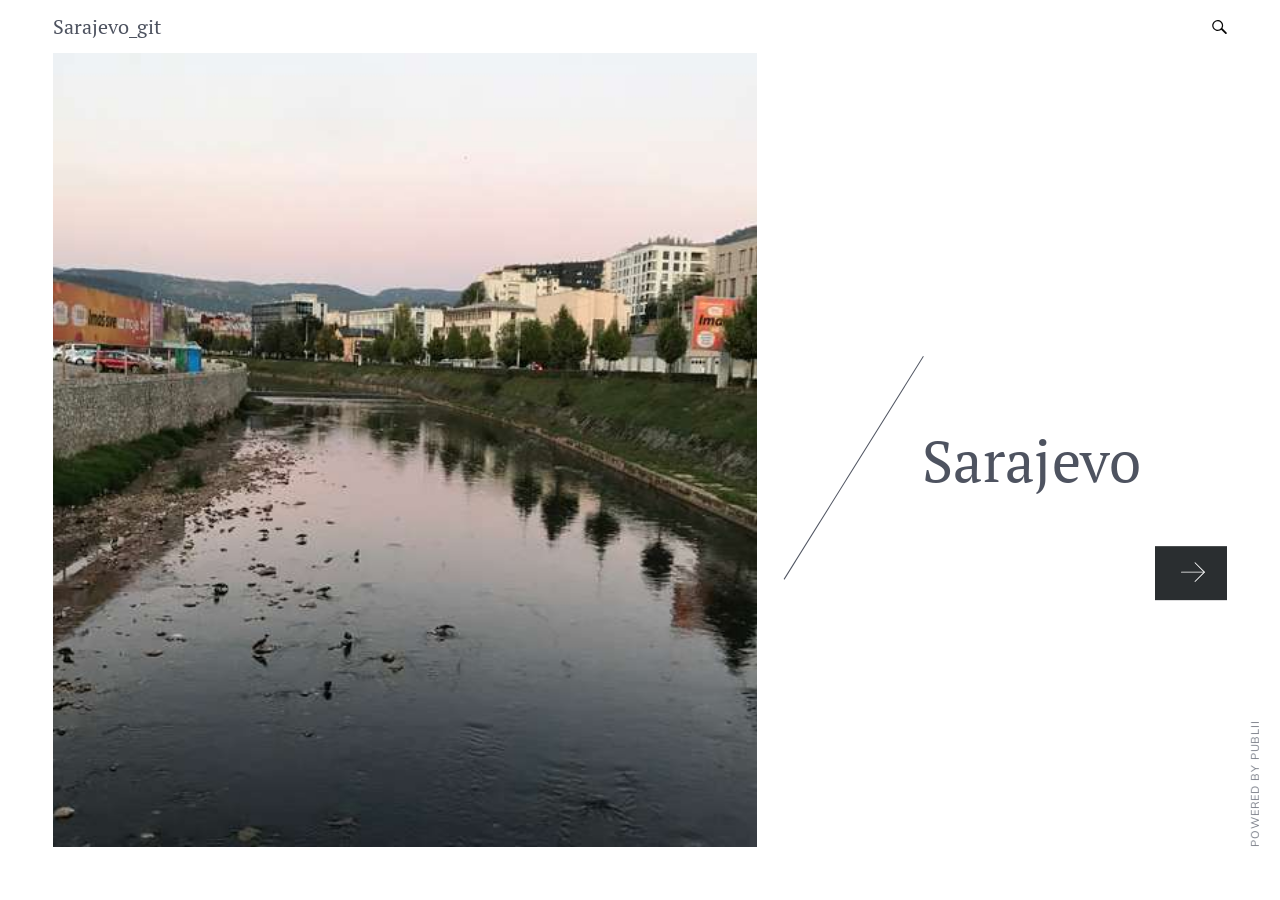
==== index.html @ d4ecee41 "update" ====
<!DOCTYPE html><html lang="en"><head><meta charset="utf-8"><meta http-equiv="X-UA-Compatible" content="IE=edge"><meta name="viewport" content="width=device-width,initial-scale=1"><title>Sarajevo_git</title><meta name="generator" content="Publii Open-Source CMS for Static Site"><link rel="canonical" href="./"><link rel="preconnect" href="https://fonts.gstatic.com/" crossorigin><link href="https://fonts.googleapis.com/css?family=PT+Serif:400,700%7CMuli:400,600&amp;display=swap" rel="stylesheet"><link rel="stylesheet" href="./assets/css/p-slider.css?v=5ac81efd5deb502fc3388d1c572c5e3c"><link rel="stylesheet" href="./assets/css/style.css?v=8c03707ad04deb16faa8979cb7841088"><script type="application/ld+json">{"@context":"http://schema.org","@type":"Organization","name":"Sarajevo_git","url":"./"}</script><script>window.addEventListener(
			        'load',
			        function load() {
				        window.removeEventListener('load', load, false);
				         document.body.classList.remove('js-loading');
			         },
			         false);</script><script async src="./assets/js/lazysizes.min.js?v=300b16f1c14e1537e6b064f464ab33b1"></script></head><body class="js-loading"><div class="container"><header class="js-top"><a class="logo" href="./">Sarajevo_git</a><div class="top"><div class="top__search"><form action="./search.html" class="search"><input type="search" name="q" placeholder="search..."></form></div></div></header><main><div class="slider"><div class="slider__viewport zoomIn"><div class="slider__down"><img src="./media/posts/1/IMG_4872.jpg" sizes="(max-width: 56.1875em) 100vw, 60vw" srcset="./media/posts/1/responsive/IMG_4872-xs.jpg 300w, ./media/posts/1/responsive/IMG_4872-sm.jpg 480w, ./media/posts/1/responsive/IMG_4872-md.jpg 768w, ./media/posts/1/responsive/IMG_4872-lg.jpg 1024w, ./media/posts/1/responsive/IMG_4872-xl.jpg 1360w, ./media/posts/1/responsive/IMG_4872-2xl.jpg 1600w, ./media/posts/1/responsive/IMG_4872-3xl.jpg 2560w" alt=""></div><div class="slider__up"><div class="slider__txt is-active"><div class="slider__txtwrap"><h1>Sarajevo</h1><a href="leonseeger.com" class="slider__btn"><span class="slider__btn__txt">View project</span> <span class="slider__btn__icon"><svg><use xlink:href="./assets/svg/svg-map.svg#arrow-next"/></svg></span></a></div></div></div></div><div class="slider-preloader">Do not refresh the page</div></div></main><footer class="footer"><div class="footer__copyright">Powered by Publii</div></footer></div><script defer="defer" src="./assets/js/jquery-3.2.1.slim.min.js?v=5f48fc77cac90c4778fa24ec9c57f37d"></script><script defer="defer" src="./assets/js/scripts.min.js?v=5977caa3bd6c30eab5c559ded3288d58"></script></body></html>
---- assets/css/p-slider.css ----
/* Frontpage slider ------------------------- */

.slider {
	position: relative;
}

.slider__viewport {
	height: calc(100vh - 3rem * 2);
	overflow: hidden;
	position: relative;
}

.slider__down {
	background: rgba(42, 46, 48, 0);
	left: 0;
	position: absolute;
	top: 0;
	width: 100%;
	-webkit-transition: all 0.5s cubic-bezier(0, 0.99, 0.99, 1);
	transition: all 0.5s cubic-bezier(0, 0.99, 0.99, 1);
}

@media all and (min-width: 56.25em) {
	.slider__down {
		width: 60%;
	}
}

.slider__down > img {
	height: calc(100vh - 3rem * 2);
	-o-object-fit: cover;
	object-fit: cover;
	width: 100%;
}

.slider__down.no-animation {
	-webkit-transition: none 0.5s ease-in-out;
	transition: none 0.5s ease-in-out;
}

.slider__up {
	right: 0;
	position: absolute;
	top: 0;
	width: 100%;
	-webkit-transition: all 0.5s cubic-bezier(0, 0.99, 0.99, 1);
	transition: all 0.5s cubic-bezier(0, 0.99, 0.99, 1);
	z-index: 1;
}

@media all and (min-width: 56.25em) {
	.slider__up {
		width: 40%;
	}
}

.slider__txt {
	height: calc(100vh - 3rem * 2);
	opacity: 0;
	position: relative;
	-webkit-transition: opacity 0.35s linear;
	transition: opacity 0.35s linear;
	width: 100%;
}

.slider__txt.is-active {
	opacity: 1;
}

.slider__txtwrap {
	background: rgba(255, 255, 255, 0.7);
	color: #4e5360;
	font-style: normal;
	left: 4%;
	position: absolute;
	padding: 4rem;
	width: 92%;
	z-index: 2;
}

@media all and (max-width: 56.1875em) {
	.slider__txtwrap {
		bottom: 2%;
	}
}

@media all and (min-width: 56.25em) {
	.slider__txtwrap {
		left: 20%;
		max-width: 80%;
		padding: 0;
		text-align: left;
		top: 60%;
		-webkit-transform: translateY(-60%);
		transform: translateY(-60%);
		width: 36rem;
	}
	.slider__txtwrap:before {
		content: "";
		border-top: 1px solid #4e5360;
		position: absolute;
		width: calc(4rem + 15vw);
		height: calc(42% + 3vw);
		top: 20%;
		-webkit-transform: translate(-31%, -1.4vw) rotate(-58deg);
		transform: translate(-31%, -1.4vw) rotate(-58deg);
	}
}

.slider__txtwrap h1 {
	line-height: 1;
}

.slider__txtwrap h1 {
	font-size: 1.60181rem;
}

@media screen and (min-width: 20rem) {
	.slider__txtwrap h1 {
		font-size: calc(1.60181rem + 3.59977 * ((100vw - 20rem) / 113));
	}
}

@media screen and (min-width: 133rem) {
	.slider__txtwrap h1 {
		font-size: 5.20158rem;
	}
}

@media all and (min-width: 56.25em) {
	.slider__txtwrap h1 {
		text-indent: 4rem;
	}
}

.slider__category {
	color: #7a7e88;
	display: block;
	font-size: 0.6243rem;
	letter-spacing: 0.08em;
	text-indent: -3rem;
	text-transform: uppercase;
}

@media all and (min-width: 56.25em) {
	.slider__category {
		margin-left: -1vw;
	}
}

.slider__category:after {
	border-top: 1px solid #4e5360;
	content: "";
	position: absolute;
	left: -15vw;
	top: -1rem;
	opacity: 1;
	width: 15vw;
}

@media all and (max-width: 56.1875em) {
	.slider__category:after {
		left: -50%;
		top: 3rem;
		width: 100%;
	}
}

.slider__btn {
	color: #fff;
	float: right;
	font: 400 0.6243rem "Muli", sans-serif;
	letter-spacing: 0.08em;
	margin-top: calc(1.5rem + 0.25vw);
	position: relative;
	width: auto;
	text-transform: uppercase;
}

.slider__btn__icon {
	float: right;
	display: inline-block;
	padding: 0.75rem 1.25rem;
	vertical-align: middle;
	text-align: right;
	-webkit-transition: all 0.5 cubic-bezier(0.68, -0.55, 0.265, 1.55);
	transition: all 0.5 cubic-bezier(0.68, -0.55, 0.265, 1.55);
}

.slider__btn__icon > svg {
	fill: #fff;
	height: 1.35rem;
	position: relative;
	width: 1.35rem;
	z-index: 2;
}

.slider__btn__txt {
	display: inline-block;
	float: left;
	left: -60%;
	line-height: 2.8rem;
	opacity: 0;
	padding: 0 0.5rem 0 2.5rem;
	position: relative;
	-webkit-transition: all 0.425s cubic-bezier(0.68, -0.55, 0.265, 1.55);
	transition: all 0.425s cubic-bezier(0.68, -0.55, 0.265, 1.55);
	visibility: hidden;
	z-index: 2;
}

.slider__btn:after {
	background: #2a2e30;
	content: "";
	height: 100%;
	width: 4.05rem;
	position: absolute;
	right: 0;
	opacity: 1;
	-webkit-transition: all 0.425s cubic-bezier(0.68, -0.55, 0.265, 1.55);
	transition: all 0.425s cubic-bezier(0.68, -0.55, 0.265, 1.55);
	z-index: 1;
}

.slider__btn:hover .slider__btn__txt {
	color: #fff;
	left: 0;
	opacity: 1;
	visibility: visible;
}

.slider__btn:hover {
	color: #fff;
}

.slider__btn:hover:after {
	right: 0;
	opacity: 1;
	width: 100%;
}

/* Dots pagination ------------------------- */

.slider-dots {
	line-height: 1;
	list-style: none;
	margin: 0;
	padding: 0;
	text-align: center;
}

@media all and (min-width: 56.25em) {
	.slider-dots {
		position: absolute;
		width: 6px;
	}
}

.slider-dots--invisible {
	visibility: hidden;
}

@media all and (min-width: 56.25em) {
	.slider-dots--right {
		right: calc(-1.5rem - 6px);
		top: calc(50% - 1.5rem);
		-webkit-transform: translate(0, calc(100% - 1.5rem));
		transform: translate(0, calc(100% - 1.5rem));
	}
}

@media all and (min-width: 56.25em) {
	.slider-dots--left {
		left: calc(-1.5rem - 6px);
		top: calc(50% - 1.5rem);
		-webkit-transform: translate(0, calc(50% - 1.5rem));
		transform: translate(0, calc(50% - 1.5rem));
	}
}

.slider-dots__item {
	background: #838793 !important;
	border-radius: 50%;
	cursor: pointer;
	display: inline-block;
	height: 6px;
	opacity: .25;
	margin: calc(3rem / 2 - 6px) 6px;
	padding: 0;
	text-indent: -99999rem;
	width: 6px;
}

@media all and (min-width: 56.25em) {
	.slider-dots__item {
		display: block;
		margin: 6px 0;
	}
}

.slider-dots__item.is-active {
	opacity: 1;
}

/* Preloading ------------------------- */

.zoomIn {
	-webkit-animation: zoomIn 0.8s;
	animation: zoomIn 0.8s;
}

.js-loading .zoomIn {
	opacity: 0;
}

@-webkit-keyframes zoomIn {
	from {
		opacity: 0;
		-webkit-transform: scale3d(0.88, 0.88, 0.88);
		transform: scale3d(0.88, 0.88, 0.88);
	}
	100% {
		opacity: 1;
		-webkit-transform: scale3d(1, 1, 1);
		transform: scale3d(1, 1, 1);
	}
}

@keyframes zoomIn {
	from {
		opacity: 0;
		-webkit-transform: scale3d(0.88, 0.88, 0.88);
		transform: scale3d(0.88, 0.88, 0.88);
	}
	100% {
		opacity: 1;
		-webkit-transform: scale3d(1, 1, 1);
		transform: scale3d(1, 1, 1);
	}
}

.slider-preloader {
	color: #fff;
	display: none;
	left: 50%;
	position: fixed;
	text-indent: -9999999rem;
	top: 50%;
	-webkit-transform: translate(-50%, -50%);
	transform: translate(-50%, -50%);
	-webkit-transition: all 0.5s ease-out;
	transition: all 0.5s ease-out;
}

.slider-preloader:before {
	-webkit-animation: long-scaling 0.5s infinite alternate;
	animation: long-scaling 0.5s infinite alternate;
	background: #4e5360;
	content: "";
	display: block;
	height: 1px;
	left: -5rem;
	position: absolute;
	width: 10rem;
	top: 0;
}

@-webkit-keyframes long-scaling {
	0% {
		-webkit-transform: scale(0);
		transform: scale(0);
	}
	100% {
		-webkit-transform: scale(1);
		transform: scale(1);
	}
}

@keyframes long-scaling {
	0% {
		-webkit-transform: scale(0);
		transform: scale(0);
	}
	100% {
		-webkit-transform: scale(1);
		transform: scale(1);
	}
}

.js-loading .slider-preloader {
	display: block;
}
---- assets/css/style.css ----
article,aside,footer,header,hgroup,main,nav,section{display:block}*,:after,:before{-webkit-box-sizing:border-box;box-sizing:border-box}blockquote,body,dd,div,dl,dt,fieldset,figure,form,h1,h2,h3,h4,h5,h6,li,ol,p,pre,td,th,ul{margin:0;padding:0}li{list-style:none}img{height:auto;max-width:100%;vertical-align:top}.post__share .facebook:hover{background:#3b5998;border-color:#3b5998}.footer__social .facebook:hover .icon{fill:#3b5998}.post__share .twitter:hover{background:#55acee;border-color:#55acee}.footer__social .twitter:hover .icon{fill:#55acee}.post__share .gplus:hover{background:#dd4b39;border-color:#dd4b39}.footer__social .gplus:hover .icon{fill:#dd4b39}.post__share .instagram:hover{background:#405de6;border-color:#405de6}.footer__social .instagram:hover .icon{fill:#405de6}.post__share .vimeo:hover{background:#1ab7ea;border-color:#1ab7ea}.footer__social .vimeo:hover .icon{fill:#1ab7ea}.post__share .pinterest:hover{background:#bd081c;border-color:#bd081c}.footer__social .pinterest:hover .icon{fill:#bd081c}.post__share .youtube:hover{background:#cd201f;border-color:#cd201f}.footer__social .youtube:hover .icon{fill:#cd201f}.post__share .linkedin:hover{background:#0077b5;border-color:#0077b5}.footer__social .linkedin:hover .icon{fill:#0077b5}.post__share .buffer:hover{background:#222;border-color:#222}.footer__social .buffer:hover .icon{fill:#222}.post__share .mix:hover{background:#f77e25;border-color:#f77e25}.footer__social .mix:hover .icon{fill:#f77e25}html{font-smooth:always;-webkit-font-smoothing:antialiased;-moz-osx-font-smoothing:grayscale;scroll-behavior:smooth}html{font-size:1rem}@media screen and (min-width:20rem){html{font-size:calc(1rem + .2 * ((100vw - 20rem)/ 113))}}@media screen and (min-width:133rem){html{font-size:1.2rem}}body{background:#fff;color:#4e5360;font-family:Muli,sans-serif;font-weight:400;line-height:1.6;-ms-scroll-chaining:none;overscroll-behavior:none}a{color:#d6496c;text-decoration:none;-webkit-transition:all .35s ease-out;-o-transition:all .35s ease-out;transition:all .35s ease-out}a:hover{color:#4e5360}a:active{color:#4e5360}a:focus{color:#4e5360;outline:2px dotted none}dl,ol,p,table,ul{margin-top:calc(1.5rem + .25vw)}blockquote,figure,hr{margin-top:calc(1.5rem + 1vw);margin-bottom:calc(1.5rem + 1vw)}h1,h2,h3,h4,h5,h6{font-family:"PT Serif",serif;font-weight:400;letter-spacing:.02rem;line-height:1.3;margin-top:calc(2.25rem + 1vw)}h1{margin:.5rem 0 1.5rem}h1{font-size:1.42383rem}@media screen and (min-width:20rem){h1{font-size:calc(1.42383rem + .85687 * ((100vw - 20rem)/ 113))}}@media screen and (min-width:133rem){h1{font-size:2.2807rem}}h2{font-size:1.26562rem}@media screen and (min-width:20rem){h2{font-size:calc(1.26562rem + .33618 * ((100vw - 20rem)/ 113))}}@media screen and (min-width:133rem){h2{font-size:1.60181rem}}h3{font-size:1.125rem}@media screen and (min-width:20rem){h3{font-size:calc(1.125rem + .29883 * ((100vw - 20rem)/ 113))}}@media screen and (min-width:133rem){h3{font-size:1.42383rem}}h4{font-size:1rem}@media screen and (min-width:20rem){h4{font-size:calc(1rem + .26562 * ((100vw - 20rem)/ 113))}}@media screen and (min-width:133rem){h4{font-size:1.26562rem}}h5{font-size:.88889rem}@media screen and (min-width:20rem){h5{font-size:calc(.88889rem + .23611 * ((100vw - 20rem)/ 113))}}@media screen and (min-width:133rem){h5{font-size:1.125rem}}h6{font-size:.79012rem}@media screen and (min-width:20rem){h6{font-size:calc(.79012rem + .20988 * ((100vw - 20rem)/ 113))}}@media screen and (min-width:133rem){h6{font-size:1rem}}h2+p,h3+p,h4+p,h5+p,h6+p{margin-top:calc(1rem + .25vw)}b,strong{font-weight:600}blockquote{border-left:2px solid #d6496c;font-family:"PT Serif",serif;padding:.25rem 0 .25rem 2rem}blockquote{font-size:1.125rem}@media screen and (min-width:20rem){blockquote{font-size:calc(1.125rem + .14062 * ((100vw - 20rem)/ 113))}}@media screen and (min-width:133rem){blockquote{font-size:1.26562rem}}blockquote cite{color:#4e5360;display:block;font-size:.889rem;margin-top:.75rem}blockquote cite:before{content:"- "}blockquote>:nth-child(1){margin-top:0}ol,ul{margin-left:2rem}ol>li,ul>li{list-style:inherit;padding:0 0 .25rem 1rem}dl dt{font-weight:600}pre{margin:1.5rem 0 0;padding:1.5rem 3rem;white-space:pre-wrap;word-wrap:break-word}code,pre{background-color:#f6f6f6;font-family:Monaco,"Courier New",monospace;font-size:.79rem}table{border-collapse:collapse;border-spacing:0;display:block;max-width:100%;overflow-x:auto;vertical-align:top;text-align:left;white-space:nowrap}table th{border-bottom:2px solid rgba(0,0,0,.15);padding:.75rem 1.25rem}table tr:nth-child(2n){background:#f6f6f7}table td{padding:.75rem 1.25rem}figcaption{clear:both;color:#7a7e88;font-style:italic;font-size:.702rem;margin:.75rem 0 0;text-align:center}hr{background:0 0;border:none;height:auto;line-height:1;max-width:none;text-align:center}hr::before{content:"\00b7 \00b7 \00b7";color:#4e5360;font-size:1.26562rem;font-weight:600;letter-spacing:1rem;padding-left:1rem}.btn,[type=button],[type=submit],button{background:#2a2e30;border:none;color:#fff;cursor:pointer;display:inline-block;font:400 .6243rem Muli,sans-serif;letter-spacing:.08em;padding:.75rem 1.25rem;vertical-align:middle;text-align:center;text-transform:uppercase;-webkit-transition:all .12s linear 0s;-o-transition:all .12s linear 0s;transition:all .12s linear 0s;width:100%}@media all and (min-width:20em){.btn,[type=button],[type=submit],button{width:auto}}.btn:focus,.btn:hover,:focus[type=button],:focus[type=submit],:hover[type=button],:hover[type=submit],button:focus,button:hover{color:#fff;background:#d6496c}.btn:focus,:focus[type=button],:focus[type=submit],button:focus{outline:0}.btn:disabled,:disabled[type=button],:disabled[type=submit],button:disabled{background-color:#f6f6f7;border-color:#d3d4d7;color:#7a7e88;cursor:not-allowed}.btn:active,:active[type=button],:active[type=submit],button:active{background:#d6496c}@media all and (max-width:19.9375em){.btn+.btn,.btn+[type=button],.btn+[type=submit],.btn+button,[type=button]+.btn,[type=button]+[type=button],[type=button]+[type=submit],[type=button]+button,[type=submit]+.btn,[type=submit]+[type=button],[type=submit]+[type=submit],[type=submit]+button,button+.btn,button+[type=button],button+[type=submit],button+button{margin-top:.5rem}}[type=button],[type=submit],button{-webkit-appearance:none;-moz-appearance:none}fieldset{border:1px solid #dcdddf;margin:0 0 1.5rem;padding:1.5rem}fieldset>legend{margin-left:-1rem;padding:0 1rem}legend{font-weight:600}label{font-weight:600;margin:0 1rem .75rem 0}option{font-weight:400}[type=email],[type=number],[type=search],[type=tel],[type=text],[type=url],select,textarea{background-color:#fff;border:none;border:1px solid #dcdddf;font-size:1rem;outline:0;padding:.5rem .75rem;width:100%;-webkit-appearance:none;-moz-appearance:none}@media all and (min-width:37.5em){[type=email],[type=number],[type=search],[type=tel],[type=text],[type=url],select,textarea{width:auto}}[type=email]:focus,[type=number]:focus,[type=search]:focus,[type=tel]:focus,[type=text]:focus,[type=url]:focus,select:focus,textarea:focus{border-color:#d6496c}input[type=checkbox],input[type=radio]{opacity:0;position:absolute}input[type=checkbox]+label,input[type=radio]+label{position:relative;margin-left:-1px;cursor:pointer;padding:0}input[type=checkbox]+label:before,input[type=radio]+label:before{background-color:#fff;border:1px solid #dcdddf;border-radius:2px;content:'';display:inline-block;height:1.25rem;line-height:1.25rem;margin-right:1rem;vertical-align:middle;text-align:center;width:1.25rem}input[type=checkbox]:checked+label:before,input[type=radio]:checked+label:before{content:"";background-image:url("data:image/svg+xml;charset=UTF-8,%3csvg xmlns='http://www.w3.org/2000/svg' viewBox='0 0 11 8'%3e%3cpolygon points='9.53 0 4.4 5.09 1.47 2.18 0 3.64 2.93 6.54 4.4 8 5.87 6.54 11 1.46 9.53 0' fill='%23D6496C'/%3e%3c/svg%3e");background-repeat:no-repeat;background-size:11px 8px;background-position:50% 50%}input[type=radio]+label:before{border-radius:50%}input[type=radio]:checked+label:before{background-image:url("data:image/svg+xml;charset=UTF-8,%3csvg xmlns='http://www.w3.org/2000/svg' viewBox='0 0 8 8'%3e%3ccircle cx='4' cy='4' r='4' fill='%23D6496C'/%3e%3c/svg%3e")}[type=file]{margin-bottom:1.5rem;width:100%}select{max-width:100%;width:auto;position:relative}select:not([multiple]){background:url('data:image/svg+xml;utf8,<svg xmlns="http://www.w3.org/2000/svg" viewBox="0 0 6 6"><polygon points="3 6 3 6 0 0 6 0 3 6" fill="%238a8b8c"/></svg>') no-repeat 90% 50%;background-size:8px;padding-right:3rem}select[multiple]{border:1px solid #dcdddf;padding:1.5rem;width:100%}select[multiple]:hover{border-color:#dcdddf}select[multiple]:focus{border-color:#d6496c}select[multiple]:disabled{background-color:#f6f6f7;cursor:not-allowed}select[multiple]:disabled:hover{border-color:#dcdddf}textarea{display:block;overflow:auto;resize:vertical;max-width:100%}.container{background:#fff;max-width:100%;padding:0 4%;overflow:hidden}@media all and (min-width:56.25em){.container{padding:0 3rem}}.container>header{-webkit-box-align:center;-ms-flex-align:center;align-items:center;background:#fff;display:-webkit-box;display:-ms-flexbox;display:flex;height:3rem;position:fixed;width:92%;z-index:999}@media all and (min-width:56.25em){.container>header{-webkit-box-pack:justify;-ms-flex-pack:justify;justify-content:space-between;width:calc(100% - 3rem * 2)}}.container>header.is-sticky-off{-webkit-transition:all .25s ease-in;-o-transition:all .25s ease-in;transition:all .25s ease-in;-webkit-transform:translateY(-200%);-ms-transform:translateY(-200%);transform:translateY(-200%)}.container>header.is-sticky-on{-webkit-transition:all .25s ease-out;-o-transition:all .25s ease-out;transition:all .25s ease-out;-webkit-transform:translateY(0);-ms-transform:translateY(0);transform:translateY(0);top:0}.top{-webkit-box-align:baseline;-ms-flex-align:baseline;align-items:baseline;display:-webkit-box;display:-ms-flexbox;display:flex;-webkit-box-pack:justify;-ms-flex-pack:justify;justify-content:space-between}@media all and (max-width:56.1875em){.top{width:100%}}.top__search{margin-left:.5rem;position:relative}@media all and (max-width:56.1875em){.top__search{margin-right:3rem}}.top__search [type=search]{background-image:url("data:image/svg+xml;charset=UTF-8,%3csvg xmlns='http://www.w3.org/2000/svg' viewBox='0 0 24 23'%3e%3cpath d='M23.565 20.458l-6.847-6.847a8.974 8.974 0 1 0-1.935 2.28l6.674 6.675a1.49 1.49 0 0 0 2.107-2.107zM9 16a7 7 0 1 1 7-7 7.008 7.008 0 0 1-7 7z' fill='%23070707'/%3e%3c/svg%3e");background-position:100% 50%;background-size:15px 14px;background-repeat:no-repeat;border:none;cursor:pointer;font-size:.79012rem;-webkit-transition:all .36s ease-in-out;-o-transition:all .36s ease-in-out;transition:all .36s ease-in-out;width:15px}.top__search [type=search]:focus{border-bottom:1px solid #dcdddf;cursor:auto;padding-right:34px;width:auto}@media all and (min-width:56.25em){.top__search [type=search]:focus{width:10rem}}.logo{color:#4e5360!important;font-family:"PT Serif",serif;font-size:1rem}@media all and (min-width:56.25em){.logo{font-size:1.125rem}}.navbar__menu{margin:0;padding:0;overflow:hidden;padding:0}@media all and (max-width:56.1875em){.navbar__menu{background:#fff;height:100vh;left:0;opacity:0;position:absolute;top:3rem;-webkit-transition:all .3s ease-out;-o-transition:all .3s ease-out;transition:all .3s ease-out;visibility:hidden;width:100%;z-index:99999999;text-align:center}}@media all and (min-width:56.25em){.navbar__menu{max-height:none;overflow:visible}}.navbar__menu li{color:#fff;list-style:none;padding:0}@media all and (min-width:56.25em){.navbar__menu li{display:inline-block;font-size:.6243rem;letter-spacing:.08em;padding:0 .5rem;position:relative;text-transform:uppercase;z-index:2001}}.navbar__menu li:hover,.navbar__menu li[aria-expanded=true]{cursor:pointer}@media all and (min-width:56.25em){.navbar__menu li:hover>ul,.navbar__menu li[aria-expanded=true]>ul{opacity:1;-webkit-transform:translate(0,0);-ms-transform:translate(0,0);transform:translate(0,0);visibility:visible}.navbar__menu li:hover>ul li,.navbar__menu li[aria-expanded=true]>ul li{margin:0;display:block}}.navbar__menu li a,.navbar__menu li span{display:block;color:#4e5360;white-space:nowrap}@media all and (max-width:56.1875em){.navbar__menu li a,.navbar__menu li span{padding:.75rem 0}}.navbar__menu li a:after,.navbar__menu li span:after{content:"";display:block;margin:0 auto}.navbar__menu li a:hover:not(span),.navbar__menu li span:hover:not(span){color:#d6496c}@media all and (max-width:56.1875em){.navbar__submenu{margin:0}}@media all and (min-width:56.25em){.navbar__submenu{background:#fff;-webkit-box-shadow:0 0 10px rgba(78,83,96,.12);box-shadow:0 0 10px rgba(78,83,96,.12);left:auto;margin:15px 0 0;opacity:0;padding:1rem 1.5rem;position:absolute;top:100%;-webkit-transition:all .35s ease-out;-o-transition:all .35s ease-out;transition:all .35s ease-out;-webkit-transform:translate(0,-10%);-ms-transform:translate(0,-10%);transform:translate(0,-10%);visibility:hidden;width:auto;z-index:2000}.navbar__submenu:after{background:#fff;-webkit-box-shadow:-4px -2px 6px rgba(78,83,96,.08);box-shadow:-4px -2px 6px rgba(78,83,96,.08);content:'';display:block;height:12px;left:20px;position:absolute;top:-6px;-webkit-transform:rotate(45deg);-ms-transform:rotate(45deg);transform:rotate(45deg);width:12px}.navbar__submenu:before{content:'';display:block;height:15px;left:0;position:absolute;top:-15px;width:100%}.navbar__submenu li{border:none;font-size:.79012rem;letter-spacing:normal;margin:0;padding:0;text-transform:none}}@media all and (min-width:56.25em) and (max-width:56.1875em){.navbar__submenu li{padding:.25rem 0}}@media all and (min-width:56.25em){.navbar__submenu li a:hover:not(span),.navbar__submenu li span:hover:not(span){color:#d6496c}.navbar__submenu li ul{left:calc(100% + 12px);top:-22px;-webkit-transform:translate(-10%,0);-ms-transform:translate(-10%,0);transform:translate(-10%,0)}.navbar__submenu li ul:after{left:-6px;top:15px;-webkit-transform:rotate(-45deg);-ms-transform:rotate(-45deg);transform:rotate(-45deg)}.navbar__submenu li ul:before{height:100%;left:-12px;top:0;width:12px}.navbar__submenu li ul.navbar__submenu--reversed{left:auto;right:calc(100% + 12px);top:-22px}.navbar__submenu li ul.navbar__submenu--reversed:after{left:auto;right:-6px;top:15px;-webkit-transform:rotate(135deg);-ms-transform:rotate(135deg);transform:rotate(135deg)}.navbar__submenu li ul.navbar__submenu--reversed:before{height:100%;left:auto;right:-12px;top:0;width:12px}.col-2 .navbar__submenu{-webkit-column-count:2;column-count:2}.col-3 .navbar__submenu{-webkit-column-count:3;column-count:3}}.navbar__toggle{background:0 0;border:none;border-top:2px solid #2a2e30;border-radius:0;display:block;height:14px;padding:0;position:absolute;top:50%;-webkit-transform:translate(0,-50%);-ms-transform:translate(0,-50%);transform:translate(0,-50%);right:0;text-indent:-99999rem;width:1.8rem;z-index:3}@media all and (min-width:56.25em){.navbar__toggle{display:none}}.navbar__toggle:before{border-top:2px solid #2a2e30;content:"";right:0;position:absolute;top:4px;width:50%}.navbar__toggle:after{border-bottom:2px solid #2a2e30;content:"";right:0;position:absolute;bottom:0;width:75%}.navbar__toggle:focus{background:0 0;outline:0;border:none;border-top:2px solid #4e5360}.navbar__toggle:hover{background:0 0}.is-opened>ul{opacity:1;overflow:auto;visibility:visible}.is-opened>ul li ul{height:0;opacity:0;visibility:hidden;-webkit-transition:all .35s ease-out;-o-transition:all .35s ease-out;transition:all .35s ease-out;-webkit-transform:translateY(-10%);-ms-transform:translateY(-10%);transform:translateY(-10%)}.is-opened>ul li:hover>ul{height:auto;opacity:1;visibility:visible;-webkit-transform:translateY(0);-ms-transform:translateY(0);transform:translateY(0)}.u-cutting{overflow:hidden}main{padding-top:3rem}.hero{position:relative}.hero__title{line-height:1.2;margin:0}.hero__title{font-size:1.42383rem}@media screen and (min-width:20rem){.hero__title{font-size:calc(1.42383rem + 3.1998 * ((100vw - 20rem)/ 113))}}@media screen and (min-width:133rem){.hero__title{font-size:4.62363rem}}.hero__desc{color:#7a7e88;font-size:.6243rem;margin-top:calc(.25rem + 1vw);margin-bottom:1.5rem;max-width:36rem;text-transform:uppercase}.hero--normal{height:50vh}.hero--normal>header{position:absolute;top:50%;left:50%;-webkit-transform:translate(-50%,-50%);-ms-transform:translate(-50%,-50%);transform:translate(-50%,-50%)}.hero--overlay{top:calc(3rem + 3rem);position:absolute;left:calc(4% + 3rem);z-index:999}@media all and (min-width:56.25em){.hero--overlay{left:calc(3rem + 3rem)}}.hero--author{text-align:center}@media all and (min-width:56.25em){.hero--author{height:50vh;text-align:left}.hero--author>header{position:absolute;top:50%;left:50%;-webkit-transform:translate(-50%,-50%);-ms-transform:translate(-50%,-50%);transform:translate(-50%,-50%)}}@media all and (min-width:56.25em){.hero--author__wrap{display:-webkit-box;display:-ms-flexbox;display:flex;-webkit-box-align:start;-ms-flex-align:start;align-items:start}}.hero--author__avatar{border-radius:50%;height:5.25rem;margin:1rem 0 2.25rem;width:5.25rem}@media all and (min-width:56.25em){.hero--author__avatar{margin-right:3rem}}.hero--author__title sup{font-size:1.125rem;top:0;vertical-align:top}.hero--author__desc{color:#7a7e88;max-width:36rem;margin-bottom:3rem}@media all and (max-width:56.1875em){.hero--author__desc{margin-left:auto;margin-right:auto}}.portfolio{margin-bottom:3rem}.portfolio:after{content:" ";display:block;clear:both}.portfolio>article{float:left;display:inline-block;height:100%;width:100%}@media all and (min-width:37.5em){.portfolio>article{width:50%}.portfolio>article:nth-child(6n-2),.portfolio>article:nth-child(6n-5){height:calc(100vh - 3rem * 2)}.portfolio>article:nth-child(6n-2) .card__image>img,.portfolio>article:nth-child(6n-5) .card__image>img{height:calc(100vh - 3rem * 2)}.portfolio>article:nth-child(6n-2){float:right}.portfolio>article:nth-child(6n-5){clear:left}}@media all and (max-width:74.9375em){.portfolio--gutter{margin:-.5rem -.5rem calc(3rem - .5rem)}.portfolio--gutter .card{margin:.5rem}.portfolio--gutter .card__image>img{height:calc((100vh - 3rem * 2)/ 2 - .5rem)}}@media all and (min-width:37.5em) and (max-width:74.9375em){.portfolio--gutter>article:nth-child(6n-2),.portfolio--gutter>article:nth-child(6n-5){height:calc((100vh - 3rem * 2) + 1rem)}}@media all and (min-width:75em){.portfolio--gutter{margin:-1rem -1rem calc(3rem - 1rem)}.portfolio--gutter .card{margin:1rem}.portfolio--gutter .card__image>img{height:calc((100vh - 3rem * 2)/ 2 - 1rem)}}.portfolio--gutter>article{height:100%}@media all and (min-width:75em){.portfolio--gutter>article:nth-child(6n-2),.portfolio--gutter>article:nth-child(6n-5){height:calc((100vh - 3rem * 2) + 2rem)}}.card{display:block;position:relative;overflow:hidden;color:#4e5360}.card__image{display:block;margin:0;position:relative}.card__image:before{background:rgba(255,255,255,.3);content:"";height:100%;opacity:0;position:absolute;-webkit-transition:all .35s ease-out;-o-transition:all .35s ease-out;transition:all .35s ease-out;width:100%;z-index:1}.card__image:after{content:"\2192";left:3rem;opacity:0;position:absolute;top:1rem;-webkit-transform:translateX(60%);-ms-transform:translateX(60%);transform:translateX(60%);-webkit-transition:all .7s ease-out;-o-transition:all .7s ease-out;transition:all .7s ease-out;width:calc(100% - 6rem);z-index:2}.card__image>img{height:calc((100vh - 3rem * 2)/ 2);-o-object-fit:cover;object-fit:cover;overflow:hidden;-webkit-transition:all .7s;-o-transition:all .7s;transition:all .7s;width:100%}.card__header{padding:3rem;position:absolute;text-align:left;-webkit-transform:translate(0,0);-ms-transform:translate(0,0);transform:translate(0,0);width:100%;z-index:2}.card__header>p{text-transform:uppercase;color:#7a7e88;display:inline;font-size:.6243rem;margin:0}.card__header>h2{font:400 .88889rem "PT Serif",serif;margin-top:0}.card:hover .card__header{-webkit-transform:translate(0,-100%);-ms-transform:translate(0,-100%);transform:translate(0,-100%);-webkit-transition:all .35s ease-out;-o-transition:all .35s ease-out;transition:all .35s ease-out}.card:hover .card__image:before{opacity:1}.card:hover .card__image:after{opacity:1;-webkit-transform:translateX(100%);-ms-transform:translateX(100%);transform:translateX(100%)}.card:hover .card__image img{-webkit-transform:scale(1.1);-ms-transform:scale(1.1);transform:scale(1.1)}.category{margin-top:calc(-3rem - 1vw)}@media all and (min-width:37.5em){.category{max-width:36rem;margin-left:auto;margin-right:auto}}@media all and (min-width:56.25em){.category{margin-bottom:calc(3rem - 1rem);max-width:52rem}}.category>article{display:inline-block;font-size:.88889rem;-webkit-margin-after:0;-webkit-column-break-inside:avoid;margin:1.5rem auto;page-break-inside:avoid;break-inside:avoid;text-align:center;vertical-align:top;width:100%}@media all and (min-width:56.25em){.category--col{-webkit-column-count:2;column-count:2;-webkit-column-gap:1rem;column-gap:1rem}}@media all and (min-width:75em){.category--col{-webkit-column-gap:2rem;column-gap:2rem}}.category--normal .category__entry{max-width:36rem;margin-left:auto;margin-right:auto}.category__image{position:relative;-webkit-transition:all .35s ease-out;-o-transition:all .35s ease-out;transition:all .35s ease-out}.category__image:after{content:"\2192";left:-60%;opacity:0;position:absolute;top:1rem;-webkit-transform:translateX(60%);-ms-transform:translateX(60%);transform:translateX(60%);-webkit-transition:all .7s ease-out;-o-transition:all .7s ease-out;transition:all .7s ease-out;width:100%}.category__image:hover{opacity:.7}.category__image:hover:after{opacity:1;-webkit-transform:translateX(100%);-ms-transform:translateX(100%);transform:translateX(100%)}.category__header>h2{margin:.5rem 0 0}.category__header>h2 a{color:#4e5360;text-decoration:none;-webkit-transition:all .35s ease-out;-o-transition:all .35s ease-out;transition:all .35s ease-out}.category__header>h2 a:hover{color:#d6496c}.category__header>h2 a:active{color:#d6496c}.category__header>h2 a:focus{color:#d6496c;outline:2px dotted none}.category__header>p{color:#7a7e88;font-size:.6243rem;text-transform:uppercase}.category__entry{margin-top:calc(.75rem + .25vw)}.category__btn{display:inline-block;font:400 .6243rem Muli,sans-serif;letter-spacing:.08em;margin-top:calc(1.5rem + .25vw);padding-right:.25rem;position:relative;vertical-align:middle;text-transform:uppercase}.category__btn:after{content:"\2192";left:0;opacity:1;position:absolute;top:0;-webkit-transform:translateX(60%);-ms-transform:translateX(60%);transform:translateX(60%);width:100%}.category__btn:hover{padding-right:1.5rem}.category__btn:hover:after{opacity:1;-webkit-transform:translateX(60%);-ms-transform:translateX(60%);transform:translateX(60%)}.post:after{content:" ";display:block;clear:both}@media all and (min-width:37.5em){.post{max-width:36rem;margin:0 auto}}@media all and (min-width:56.25em){.post{margin-bottom:3rem;max-width:52rem}}.post__featured-image{margin-top:0;margin-bottom:0}.post__featured-image>img{-o-object-fit:cover;object-fit:cover;-o-object-position:center center;object-position:center center}@media all and (min-width:56.25em){.post__featured-image>img{height:calc(100vh - 3rem * 2);min-height:6vh}}@media all and (min-width:56.25em){.post__featured-image>figcaption{margin-right:3.75rem;text-align:right}}.post__header{margin:0 0 calc(1.5rem + 2vw)}.post__header>h1{line-height:1.2;margin-top:calc(3rem + 2vw)}.post__header>h1{font-size:1.42383rem}@media screen and (min-width:20rem){.post__header>h1{font-size:calc(1.42383rem + 5.98233 * ((100vw - 20rem)/ 113))}}@media screen and (min-width:133rem){.post__header>h1{font-size:7.40616rem}}.post__image--left{float:left;margin-bottom:2.75rem;margin-right:2.75rem;width:50%}.post__image--right{float:right;margin-bottom:2.75rem;margin-left:2.75rem;width:50%}@media all and (min-width:56.25em){.post__image--wide{margin-left:-23.14815%;margin-right:-23.14815%;text-align:center}}.post__image--wide>img{height:auto;width:100%}.post__image--full{margin-left:calc(-50vw + 50%);margin-right:calc(-50vw + 50%);text-align:center}.post__image--full>img{width:92%}@media all and (min-width:56.25em){.post__image--full>img{width:calc(100% - 3rem * 2)}}.post__meta{color:#7a7e88;font-size:.6243rem;text-transform:uppercase}@media all and (min-width:56.25em){.post__entry{width:68.35443%;margin:0 auto}}.post__entry__intro{font-family:"PT Serif",serif;margin:0 auto calc(1.5rem + 1vw)}.post__entry__intro{font-size:1.125rem}@media screen and (min-width:20rem){.post__entry__intro{font-size:calc(1.125rem + .14062 * ((100vw - 20rem)/ 113))}}@media screen and (min-width:133rem){.post__entry__intro{font-size:1.26562rem}}@media all and (min-width:56.25em){.post__entry__wide{margin-left:-23.14815%;width:72.22222%}}@media all and (min-width:56.25em){.post__entry__wide--full{margin-left:-23.14815%;margin-right:-23.14815%}}.post__iframe,.post__video{position:relative;display:block;margin-top:calc(1.5rem + .25vw);margin-bottom:calc(1.5rem + .5vw);overflow:hidden;padding:0;width:100%}.post__iframe::before,.post__video::before{display:block;content:"";padding-top:56.25%}.post__iframe--21by9::before,.post__video--21by9::before{padding-top:42.857143%}.post__iframe--4by3::before,.post__video--4by3::before{padding-top:75%}.post__iframe--1by1::before,.post__video--1by1::before{padding-top:100%}.post__iframe>iframe,.post__video>iframe{border:none;height:100%;left:0;position:absolute;top:0;bottom:0;width:100%}.post__toc ul{counter-reset:item;list-style:decimal;margin:calc(.5rem + .25vw) 0 0 1rem}.post__toc ul li{counter-increment:item;padding:0}.post__toc ul ul{margin-top:0}.post__toc ul ul li{display:block}.post__toc ul ul li:before{content:counters(item, ".") ". ";margin-left:-20px}.post__footer{clear:both}@media all and (min-width:56.25em){.post__footer{width:68.35443%;margin:0 auto}}.post__bio{background:#2a2e30;color:#7a7e88;margin-top:calc(2.25rem + .25vw);padding:5.06329%;text-align:center}@media all and (min-width:37.5em){.post__bio{display:-webkit-box;display:-ms-flexbox;display:flex;-webkit-box-pack:justify;-ms-flex-pack:justify;justify-content:space-between;text-align:left}}.post__bio-thumb{text-align:center}@media all and (min-width:37.5em){.post__bio-thumb{width:16.66667%}}.post__bio-thumb>img{border-radius:50%;height:3.25rem;margin-bottom:-.5rem;position:relative;width:3.25rem;z-index:2}@media all and (min-width:37.5em){.post__bio-text{width:81.48148%}}.post__bio-text>h3{font-size:.88889rem}@media all and (min-width:37.5em){.post__bio-text>h3{margin:0}}.post__bio-text>h3 a{color:#fff;text-decoration:none;-webkit-transition:all .35s ease-out;-o-transition:all .35s ease-out;transition:all .35s ease-out}.post__bio-text>h3 a:hover{color:#d6496c}.post__bio-text>h3 a:active{color:#d6496c}.post__bio-text>h3 a:focus{color:#d6496c;outline:2px dotted none}.post__bio-text>p{font-size:.79012rem;margin:1rem 0 0}.post__aside{margin:calc(1.5rem + .25vw) auto}@media all and (min-width:56.25em){.post__aside{width:68.35443%}}.post__tag{margin:0;margin-top:calc(1.5rem + .25vw)}.post__tag li{display:inline-block;margin-right:.5rem;padding:0}.post__tag li>a{background:rgba(78,83,96,.08);border-radius:50px;color:#4e5360;font-size:.6243rem;letter-spacing:.08em;padding:.15rem .75rem;text-decoration:none}.post__tag li>a:hover{background:#4e5360;color:#fff}.post__share{margin:calc(1.5rem + .25vw) 0 0}.post__share:after{content:" ";display:block;clear:both}.post__share>a{border:1px solid rgba(0,0,0,.15);border-radius:1px;display:block;float:left;height:2.5rem;line-height:2.5rem;margin:.25rem;text-align:center;width:2.5rem}.post__share>a:hover{text-decoration:none}.post__share>a:hover .icon{-webkit-transform:scale(1.2);-ms-transform:scale(1.2);transform:scale(1.2);fill:#fff}.post__share .icon{fill:#4e5360;height:.79012rem;line-height:.79012rem;margin:0 auto;opacity:1!important;pointer-events:none;vertical-align:text-bottom;width:.79012rem}@media all and (min-width:56.25em){.post--with-aside .post__aside{font-size:65%;margin-top:.5rem;width:12.65823%;float:left;margin-left:0;margin-right:-100%}}@media all and (min-width:56.25em){.post--with-aside .post__share{margin:-.25rem -.25rem 1rem}}@media all and (min-width:56.25em){.post--with-aside .post__footer{width:68.35443%;float:left;margin-left:31.64557%;margin-right:-100%}}@media all and (min-width:56.25em){.post--with-aside .post__entry{width:68.35443%;float:left;margin-left:31.64557%;margin-right:-100%}}.post--with-aside .post__entry>:nth-child(1){margin-top:0}.post--with-aside .post__entry>:last-child{margin-bottom:0}@media all and (min-width:56.25em){.post--with-aside .post__image--wide{margin-left:-46.2963%;margin-right:0}}.post--with-aside .post__image--wide>img{height:auto;width:100%}.post--with-aside .post__image--wide>figcaption{text-align:left}@media all and (min-width:56.25em){.post--with-aside .post__entry__wide{margin-left:-46.2963%;width:100%}}@media all and (min-width:56.25em){.post--with-aside .post__entry__wide--full{margin-left:-46.2963%;margin-right:0}}.post-nav{color:#7a7e88;display:-webkit-box;display:-ms-flexbox;display:flex;font-size:.6243rem;-webkit-box-pack:justify;-ms-flex-pack:justify;justify-content:space-between;letter-spacing:.08em;text-transform:uppercase}@media all and (max-width:56.1875em){.post-nav{max-width:36rem;margin:4rem auto 0}}@media all and (min-width:56.25em){.post-nav{bottom:calc(100vh - 100vh);margin-top:3rem;padding:6rem 3rem;position:absolute;width:calc(100% - 3rem * 2)}}.post-nav__link{display:block;color:#4e5360!important}.post-nav__link--light{color:#fff!important}.post-nav h5{margin:.25rem 0 0;position:relative;text-transform:none;-webkit-transition:all .35s ease-out;-o-transition:all .35s ease-out;transition:all .35s ease-out}.post-nav__prev{width:auto}.post-nav__prev h5:before{content:"\2190";position:absolute;top:-3rem;-webkit-transition:all .35s ease-out;-o-transition:all .35s ease-out;transition:all .35s ease-out;-webkit-transform:translateX(0);-ms-transform:translateX(0);transform:translateX(0)}.post-nav__prev:hover h5{-webkit-transform:translateX(.75rem);-ms-transform:translateX(.75rem);transform:translateX(.75rem)}.post-nav__prev:hover h5:before{-webkit-transform:translateX(-1.5rem);-ms-transform:translateX(-1.5rem);transform:translateX(-1.5rem)}.post-nav__next{margin-left:auto;text-align:right;width:auto}.post-nav__next h5:after{content:"\2192";position:absolute;right:0;top:-3rem;-webkit-transition:all .35s ease-out;-o-transition:all .35s ease-out;transition:all .35s ease-out;-webkit-transform:translateX(0);-ms-transform:translateX(0);transform:translateX(0)}.post-nav__next:hover h5{-webkit-transform:translateX(-.75rem);-ms-transform:translateX(-.75rem);transform:translateX(-.75rem)}.post-nav__next:hover h5:after{-webkit-transform:translateX(1.5rem);-ms-transform:translateX(1.5rem);transform:translateX(1.5rem)}.tank:after{content:" ";display:block;clear:both}@media all and (min-width:37.5em){.tank{max-width:36rem;margin:0 auto}}@media all and (min-width:56.25em){.tank{margin-bottom:3rem;max-width:52rem}}.tank__inner{margin:4rem auto 0}@media all and (min-width:56.25em){.tank__inner{margin:0 auto;padding-top:1.5rem;width:68.35443%}}@media all and (min-width:56.25em){.tank__inner--with-aside{max-width:52rem;width:68.35443%;float:left;margin-left:31.64557%;margin-right:-100%}}.banner{text-align:center}.banner--after-post{margin-top:4rem}.search-page__input{border:none;border-bottom:1px solid rgba(0,0,0,.15);padding-left:0}@media all and (min-width:56.25em){.search-page__input{width:36rem}}.gsc-control-cse{padding:0}.gs-webResult{border-top:1px solid rgba(0,0,0,.15);padding-top:1rem}.gsc-table-result{margin-top:.5rem;white-space:initial}.gsc-table-result td{padding:0}.align-left{text-align:left}.align-right{text-align:right}.align-center{text-align:center}.align-justify{text-align:justify}.msg{padding:1rem 1.5rem}.msg--highlight{background-color:#fefbf1}.msg--info{background-color:#f0faff}.msg--success{background:#f2faeb}.dropcap:first-letter{float:left;font-family:"PT Serif",serif;line-height:.6;margin-right:.75rem;padding:.5rem .5rem .5rem 0}.dropcap:first-letter{font-size:2.88651rem}@media screen and (min-width:20rem){.dropcap:first-letter{font-size:calc(2.88651rem + 1.73712 * ((100vw - 20rem)/ 113))}}@media screen and (min-width:133rem){.dropcap:first-letter{font-size:4.62363rem}}.pagination{background:rgba(78,83,96,.06);display:-webkit-box;display:-ms-flexbox;display:flex;bottom:0;font-size:0;overflow:hidden;position:relative;z-index:999999}.pagination__next,.pagination__prev{display:-webkit-box;display:-ms-flexbox;display:flex;-webkit-box-align:center;-ms-flex-align:center;align-items:center;background:#4e5360;height:3rem;padding:0 1rem;position:relative;width:50%;overflow:hidden}.pagination__next:after,.pagination__prev:after{background:#d6496c;content:"";height:100%;position:absolute;top:0;width:100%;-webkit-transition:all .35s ease-out;-o-transition:all .35s ease-out;transition:all .35s ease-out;z-index:1}.pagination__next>svg,.pagination__prev>svg{fill:#fff;height:1.35rem;position:relative;width:1.35rem;z-index:2}.pagination__prev{-webkit-box-pack:end;-ms-flex-pack:end;justify-content:flex-end}.pagination__prev:after{right:0;-webkit-transform:translateX(100%);-ms-transform:translateX(100%);transform:translateX(100%)}.pagination__prev:hover:after{-webkit-transform:translateX(0);-ms-transform:translateX(0);transform:translateX(0)}.pagination__next{-webkit-box-pack:start;-ms-flex-pack:start;justify-content:flex-start;margin-left:auto}.pagination__next:after{left:0;-webkit-transform:translateX(-100%);-ms-transform:translateX(-100%);transform:translateX(-100%)}.pagination__next:hover:after{-webkit-transform:translateX(0);-ms-transform:translateX(0);transform:translateX(0)}.footer{line-height:1}@media all and (max-width:56.1875em){.footer{border-top:1px solid rgba(0,0,0,.15);margin-top:3rem;padding:1.5rem 0;text-align:center}}@media all and (min-width:56.25em){.footer{bottom:3rem;position:fixed;width:calc(100% - 6rem)}}@media all and (min-width:56.25em){.footer__social{bottom:0;position:absolute;left:calc(-1.5rem - .44444rem)}}.footer__social>a{display:block;padding:.5rem .5rem 0 0}@media all and (max-width:56.1875em){.footer__social>a{padding:0 .75rem}}.footer__social .icon{fill:rgba(78,83,96,.8);height:.88889rem;width:.88889rem}.footer__copyright{color:#7a7e88;font-size:.6243rem;letter-spacing:.08em;text-transform:uppercase}@media all and (max-width:56.1875em){.footer__copyright{padding:.75rem 0}}@media all and (min-width:56.25em){.footer__copyright{height:1rem;position:absolute;right:calc(-1.5rem - .3rem);-webkit-transform:rotate(-90deg) translateY(50%);-ms-transform:rotate(-90deg) translateY(50%);transform:rotate(-90deg) translateY(50%);-webkit-transform-origin:left top;-ms-transform-origin:left top;transform-origin:left top;white-space:nowrap;width:1rem}}.icon{display:inline-block;-webkit-transition:all .12s linear 0s;-o-transition:all .12s linear 0s;transition:all .12s linear 0s}.gallery{margin:calc(1.5rem + 1vw) -.5rem}@media all and (min-width:20em){.gallery{display:-webkit-box;display:-ms-flexbox;display:flex;-ms-flex-wrap:wrap;flex-wrap:wrap}}@media all and (min-width:20em){.gallery[data-columns="1"] .gallery__item{-webkit-box-flex:1;-ms-flex:1 0 100%;flex:1 0 100%}}@media all and (min-width:30em){.gallery[data-columns="2"] .gallery__item{-webkit-box-flex:1;-ms-flex:1 0 50%;flex:1 0 50%}}@media all and (min-width:37.5em){.gallery[data-columns="3"] .gallery__item{-webkit-box-flex:1;-ms-flex:1 0 33.333%;flex:1 0 33.333%}}@media all and (min-width:56.25em){.gallery[data-columns="4"] .gallery__item{-webkit-box-flex:0;-ms-flex:0 1 25%;flex:0 1 25%}}@media all and (min-width:56.25em){.gallery[data-columns="5"] .gallery__item{-webkit-box-flex:0;-ms-flex:0 1 20%;flex:0 1 20%}}@media all and (min-width:56.25em){.gallery[data-columns="6"] .gallery__item{-webkit-box-flex:0;-ms-flex:0 1 16.666%;flex:0 1 16.666%}}@media all and (min-width:56.25em){.gallery[data-columns="7"] .gallery__item{-webkit-box-flex:1;-ms-flex:1 0 14.285%;flex:1 0 14.285%}}@media all and (min-width:56.25em){.gallery[data-columns="8"] .gallery__item{-webkit-box-flex:1;-ms-flex:1 0 12.5%;flex:1 0 12.5%}}.gallery__item{margin:0;padding:.5rem;position:relative}@media all and (min-width:20em){.gallery__item{-webkit-box-flex:1;-ms-flex:1 0 50%;flex:1 0 50%}}@media all and (min-width:30em){.gallery__item{-webkit-box-flex:1;-ms-flex:1 0 33.333%;flex:1 0 33.333%}}@media all and (min-width:37.5em){.gallery__item{-webkit-box-flex:1;-ms-flex:1 0 25%;flex:1 0 25%}}.gallery__item a{display:block;height:100%;width:100%}.gallery__item a::after{background:-webkit-gradient(linear,left bottom,left top,from(rgba(42,46,48,.4)),to(rgba(0,0,0,0)));background:-webkit-linear-gradient(bottom,rgba(42,46,48,.4) 0,rgba(0,0,0,0) 100%);background:-o-linear-gradient(bottom,rgba(42,46,48,.4) 0,rgba(0,0,0,0) 100%);background:linear-gradient(bottom,rgba(42,46,48,.4) 0,rgba(0,0,0,0) 100%);bottom:.5rem;content:"";display:block;opacity:0;left:.5rem;height:calc(100% - 1rem);position:absolute;right:.5rem;top:.5rem;-webkit-transition:all .24s ease-out;-o-transition:all .24s ease-out;transition:all .24s ease-out;width:calc(100% - 1rem)}.gallery__item a:hover::after{opacity:1}.gallery__item img{display:block;height:100%;-o-object-fit:cover;object-fit:cover;width:100%}.gallery__item figcaption{bottom:1.2rem;color:#fff;left:50%;opacity:0;position:absolute;text-align:center;-webkit-transform:translate(-50%,1.2rem);-ms-transform:translate(-50%,1.2rem);transform:translate(-50%,1.2rem);-webkit-transition:all .24s ease-out;-o-transition:all .24s ease-out;transition:all .24s ease-out}.gallery__item:hover figcaption{opacity:1;-webkit-transform:translate(-50%,0);-ms-transform:translate(-50%,0);transform:translate(-50%,0)}.pswp--dark .pswp__bg{background:#2a2e30}.pswp--light .pswp__bg{background:#fff}.pswp--light .pswp__counter{color:#4e5360}.pswp--light .pswp__caption__center{color:#4e5360}.cookie-popup,.cookie-popup__save{background:#d6496c}.card:hover .card__image img{-webkit-transform:scale(1.1);-ms-transform:scale(1.1);transform:scale(1.1)}.lazyload,.lazyloading{opacity:0}.lazyloaded{opacity:1;transition:opacity 2s cubic-bezier(.215,.61,.355,1)}
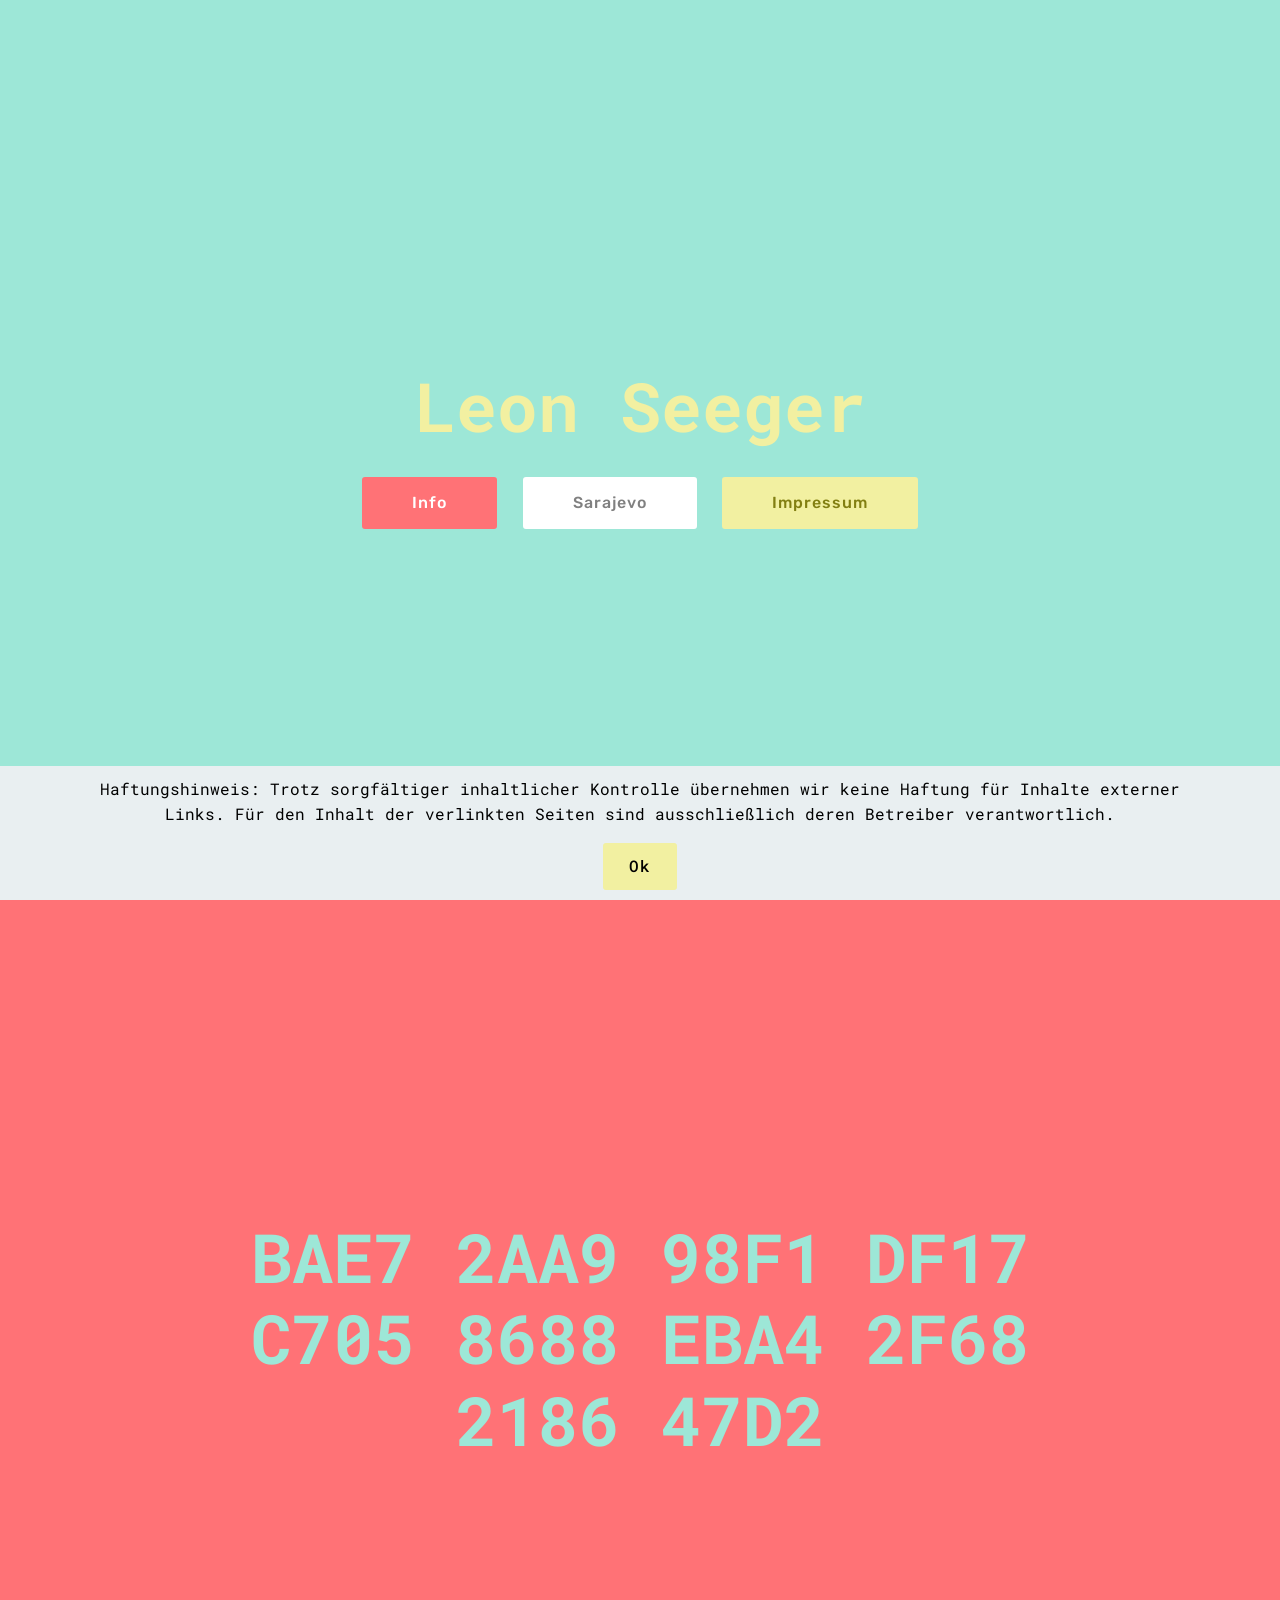
==== commit a2435407: "update" ====
--- a/index.html
+++ b/index.html
@@ -1,7 +1,78 @@
-<!DOCTYPE html><html lang="en"><head><meta charset="utf-8"><meta http-equiv="X-UA-Compatible" content="IE=edge"><meta name="viewport" content="width=device-width,initial-scale=1"><title>Sarajevo_git</title><meta name="generator" content="Publii Open-Source CMS for Static Site"><link rel="canonical" href="./"><link rel="preconnect" href="https://fonts.gstatic.com/" crossorigin><link href="https://fonts.googleapis.com/css?family=PT+Serif:400,700%7CMuli:400,600&amp;display=swap" rel="stylesheet"><link rel="stylesheet" href="./assets/css/p-slider.css?v=5ac81efd5deb502fc3388d1c572c5e3c"><link rel="stylesheet" href="./assets/css/style.css?v=8c03707ad04deb16faa8979cb7841088"><script type="application/ld+json">{"@context":"http://schema.org","@type":"Organization","name":"Sarajevo_git","url":"./"}</script><script>window.addEventListener(
-			        'load',
-			        function load() {
-				        window.removeEventListener('load', load, false);
-				         document.body.classList.remove('js-loading');
-			         },
-			         false);</script><script async src="./assets/js/lazysizes.min.js?v=300b16f1c14e1537e6b064f464ab33b1"></script></head><body class="js-loading"><div class="container"><header class="js-top"><a class="logo" href="./">Sarajevo_git</a><div class="top"><div class="top__search"><form action="./search.html" class="search"><input type="search" name="q" placeholder="search..."></form></div></div></header><main><div class="slider"><div class="slider__viewport zoomIn"><div class="slider__down"><img src="./media/posts/1/IMG_4872.jpg" sizes="(max-width: 56.1875em) 100vw, 60vw" srcset="./media/posts/1/responsive/IMG_4872-xs.jpg 300w, ./media/posts/1/responsive/IMG_4872-sm.jpg 480w, ./media/posts/1/responsive/IMG_4872-md.jpg 768w, ./media/posts/1/responsive/IMG_4872-lg.jpg 1024w, ./media/posts/1/responsive/IMG_4872-xl.jpg 1360w, ./media/posts/1/responsive/IMG_4872-2xl.jpg 1600w, ./media/posts/1/responsive/IMG_4872-3xl.jpg 2560w" alt=""></div><div class="slider__up"><div class="slider__txt is-active"><div class="slider__txtwrap"><h1>Sarajevo</h1><a href="leonseeger.com" class="slider__btn"><span class="slider__btn__txt">View project</span> <span class="slider__btn__icon"><svg><use xlink:href="./assets/svg/svg-map.svg#arrow-next"/></svg></span></a></div></div></div></div><div class="slider-preloader">Do not refresh the page</div></div></main><footer class="footer"><div class="footer__copyright">Powered by Publii</div></footer></div><script defer="defer" src="./assets/js/jquery-3.2.1.slim.min.js?v=5f48fc77cac90c4778fa24ec9c57f37d"></script><script defer="defer" src="./assets/js/scripts.min.js?v=5977caa3bd6c30eab5c559ded3288d58"></script></body></html>+<!DOCTYPE html>
+<html  >
+<head>
+  <!-- Site made with Mobirise Website Builder v4.12.4, https://mobirise.com -->
+  <meta charset="UTF-8">
+  <meta http-equiv="X-UA-Compatible" content="IE=edge">
+  <meta name="generator" content="Mobirise v4.12.4, mobirise.com">
+  <meta name="viewport" content="width=device-width, initial-scale=1, minimum-scale=1">
+  <link rel="shortcut icon" href="assets/images/prfil.jpeg" type="image/x-icon">
+  <meta name="description" content="">
+  
+  
+  <title>Home</title>
+  <link rel="stylesheet" href="assets/web/assets/mobirise-icons/mobirise-icons.css">
+  <link rel="stylesheet" href="assets/bootstrap/css/bootstrap.min.css">
+  <link rel="stylesheet" href="assets/bootstrap/css/bootstrap-grid.min.css">
+  <link rel="stylesheet" href="assets/bootstrap/css/bootstrap-reboot.min.css">
+  <link rel="stylesheet" href="assets/tether/tether.min.css">
+  <link rel="stylesheet" href="assets/theme/css/style.css">
+  <link rel="preload" as="style" href="assets/mobirise/css/mbr-additional.css"><link rel="stylesheet" href="assets/mobirise/css/mbr-additional.css" type="text/css">
+  
+  
+  
+</head>
+<body>
+  <section class="cid-sIIzeFMTgb mbr-fullscreen" id="header2-0">
+
+    
+
+    
+
+    <div class="container align-center">
+        <div class="row justify-content-md-center">
+            <div class="mbr-white col-md-10">
+                <h1 class="mbr-section-title mbr-bold pb-3 mbr-fonts-style display-1">Leon Seeger</h1>
+                
+                
+                <div class="mbr-section-btn"><a class="btn btn-md btn-warning display-4" href="index.html#header2-8" target="_blank">Info</a> <a class="btn btn-md btn-white display-4" href="sarajevo/index.html">Sarajevo</a> <a class="btn btn-md btn-success display-4" href="impressum.html#header2-3" target="_blank">Impressum</a></div>
+            </div>
+        </div>
+    </div>
+    
+</section>
+
+<section class="engine"><a href="https://mobirise.info/x">free css templates</a></section><section class="cid-sJ0uAAqDHR mbr-fullscreen" id="header2-8">
+
+    
+
+    
+
+    <div class="container align-center">
+        <div class="row justify-content-md-center">
+            <div class="mbr-white col-md-10">
+                <h1 class="mbr-section-title mbr-bold pb-3 mbr-fonts-style display-1">BAE7 2AA9 98F1 DF17 C705 8688 EBA4 2F68 2186 47D2</h1>
+                
+                
+                
+            </div>
+        </div>
+    </div>
+    
+</section>
+
+
+  <script src="assets/web/assets/jquery/jquery.min.js"></script>
+  <script src="assets/popper/popper.min.js"></script>
+  <script src="assets/bootstrap/js/bootstrap.min.js"></script>
+  <script src="assets/web/assets/cookies-alert-plugin/cookies-alert-core.js"></script>
+  <script src="assets/web/assets/cookies-alert-plugin/cookies-alert-script.js"></script>
+  <script src="assets/tether/tether.min.js"></script>
+  <script src="assets/smoothscroll/smooth-scroll.js"></script>
+  <script src="assets/theme/js/script.js"></script>
+  
+  
+<input name="cookieData" type="hidden" data-cookie-customDialogSelector='null' data-cookie-colorText='#000000' data-cookie-colorBg='rgba(234, 239, 241, 0.99)' data-cookie-textButton='Ok' data-cookie-colorButton='#f2f0a1' data-cookie-colorLink='#424a4d' data-cookie-underlineLink='true' data-cookie-text="Haftungshinweis:
+Trotz sorgfältiger inhaltlicher Kontrolle übernehmen wir keine Haftung für Inhalte externer Links. Für den Inhalt der verlinkten Seiten sind ausschließlich deren Betreiber verantwortlich.">
+  </body>
+</html>
--- a/assets/web/assets/mobirise-icons/mobirise-icons.css
+++ b/assets/web/assets/mobirise-icons/mobirise-icons.css
@@ -0,0 +1,477 @@
+@font-face {
+  font-family: 'MobiriseIcons';
+  src:  url('mobirise-icons.eot?spat4u');
+  src:  url('mobirise-icons.eot?spat4u#iefix') format('embedded-opentype'),
+    url('mobirise-icons.ttf?spat4u') format('truetype'),
+    url('mobirise-icons.woff?spat4u') format('woff'),
+    url('mobirise-icons.svg?spat4u#MobiriseIcons') format('svg');
+  font-weight: normal;
+  font-style: normal;
+  font-display: swap;
+}
+
+[class^="mbri-"], [class*=" mbri-"] {
+  /* use !important to prevent issues with browser extensions that change fonts */
+  font-family: MobiriseIcons !important;
+  speak: none;
+  font-style: normal;
+  font-weight: normal;
+  font-variant: normal;
+  text-transform: none;
+  line-height: 1;
+
+  /* Better Font Rendering =========== */
+  -webkit-font-smoothing: antialiased;
+  -moz-osx-font-smoothing: grayscale;
+}
+
+.mbri-add-submenu:before {
+  content: "\e900";
+}
+.mbri-alert:before {
+  content: "\e901";
+}
+.mbri-align-center:before {
+  content: "\e902";
+}
+.mbri-align-justify:before {
+  content: "\e903";
+}
+.mbri-align-left:before {
+  content: "\e904";
+}
+.mbri-align-right:before {
+  content: "\e905";
+}
+.mbri-android:before {
+  content: "\e906";
+}
+.mbri-apple:before {
+  content: "\e907";
+}
+.mbri-arrow-down:before {
+  content: "\e908";
+}
+.mbri-arrow-next:before {
+  content: "\e909";
+}
+.mbri-arrow-prev:before {
+  content: "\e90a";
+}
+.mbri-arrow-up:before {
+  content: "\e90b";
+}
+.mbri-bold:before {
+  content: "\e90c";
+}
+.mbri-bookmark:before {
+  content: "\e90d";
+}
+.mbri-bootstrap:before {
+  content: "\e90e";
+}
+.mbri-briefcase:before {
+  content: "\e90f";
+}
+.mbri-browse:before {
+  content: "\e910";
+}
+.mbri-bulleted-list:before {
+  content: "\e911";
+}
+.mbri-calendar:before {
+  content: "\e912";
+}
+.mbri-camera:before {
+  content: "\e913";
+}
+.mbri-cart-add:before {
+  content: "\e914";
+}
+.mbri-cart-full:before {
+  content: "\e915";
+}
+.mbri-cash:before {
+  content: "\e916";
+}
+.mbri-change-style:before {
+  content: "\e917";
+}
+.mbri-chat:before {
+  content: "\e918";
+}
+.mbri-clock:before {
+  content: "\e919";
+}
+.mbri-close:before {
+  content: "\e91a";
+}
+.mbri-cloud:before {
+  content: "\e91b";
+}
+.mbri-code:before {
+  content: "\e91c";
+}
+.mbri-contact-form:before {
+  content: "\e91d";
+}
+.mbri-credit-card:before {
+  content: "\e91e";
+}
+.mbri-cursor-click:before {
+  content: "\e91f";
+}
+.mbri-cust-feedback:before {
+  content: "\e920";
+}
+.mbri-database:before {
+  content: "\e921";
+}
+.mbri-delivery:before {
+  content: "\e922";
+}
+.mbri-desktop:before {
+  content: "\e923";
+}
+.mbri-devices:before {
+  content: "\e924";
+}
+.mbri-down:before {
+  content: "\e925";
+}
+.mbri-download:before {
+  content: "\e989";
+}
+.mbri-drag-n-drop:before {
+  content: "\e927";
+}
+.mbri-drag-n-drop2:before {
+  content: "\e928";
+}
+.mbri-edit:before {
+  content: "\e929";
+}
+.mbri-edit2:before {
+  content: "\e92a";
+}
+.mbri-error:before {
+  content: "\e92b";
+}
+.mbri-extension:before {
+  content: "\e92c";
+}
+.mbri-features:before {
+  content: "\e92d";
+}
+.mbri-file:before {
+  content: "\e92e";
+}
+.mbri-flag:before {
+  content: "\e92f";
+}
+.mbri-folder:before {
+  content: "\e930";
+}
+.mbri-gift:before {
+  content: "\e931";
+}
+.mbri-github:before {
+  content: "\e932";
+}
+.mbri-globe:before {
+  content: "\e933";
+}
+.mbri-globe-2:before {
+  content: "\e934";
+}
+.mbri-growing-chart:before {
+  content: "\e935";
+}
+.mbri-hearth:before {
+  content: "\e936";
+}
+.mbri-help:before {
+  content: "\e937";
+}
+.mbri-home:before {
+  content: "\e938";
+}
+.mbri-hot-cup:before {
+  content: "\e939";
+}
+.mbri-idea:before {
+  content: "\e93a";
+}
+.mbri-image-gallery:before {
+  content: "\e93b";
+}
+.mbri-image-slider:before {
+  content: "\e93c";
+}
+.mbri-info:before {
+  content: "\e93d";
+}
+.mbri-italic:before {
+  content: "\e93e";
+}
+.mbri-key:before {
+  content: "\e93f";
+}
+.mbri-laptop:before {
+  content: "\e940";
+}
+.mbri-layers:before {
+  content: "\e941";
+}
+.mbri-left-right:before {
+  content: "\e942";
+}
+.mbri-left:before {
+  content: "\e943";
+}
+.mbri-letter:before {
+  content: "\e944";
+}
+.mbri-like:before {
+  content: "\e945";
+}
+.mbri-link:before {
+  content: "\e946";
+}
+.mbri-lock:before {
+  content: "\e947";
+}
+.mbri-login:before {
+  content: "\e948";
+}
+.mbri-logout:before {
+  content: "\e949";
+}
+.mbri-magic-stick:before {
+  content: "\e94a";
+}
+.mbri-map-pin:before {
+  content: "\e94b";
+}
+.mbri-menu:before {
+  content: "\e94c";
+}
+.mbri-mobile:before {
+  content: "\e94d";
+}
+.mbri-mobile2:before {
+  content: "\e94e";
+}
+.mbri-mobirise:before {
+  content: "\e94f";
+}
+.mbri-more-horizontal:before {
+  content: "\e950";
+}
+.mbri-more-vertical:before {
+  content: "\e951";
+}
+.mbri-music:before {
+  content: "\e952";
+}
+.mbri-new-file:before {
+  content: "\e953";
+}
+.mbri-numbered-list:before {
+  content: "\e954";
+}
+.mbri-opened-folder:before {
+  content: "\e955";
+}
+.mbri-pages:before {
+  content: "\e956";
+}
+.mbri-paper-plane:before {
+  content: "\e957";
+}
+.mbri-paperclip:before {
+  content: "\e958";
+}
+.mbri-photo:before {
+  content: "\e959";
+}
+.mbri-photos:before {
+  content: "\e95a";
+}
+.mbri-pin:before {
+  content: "\e95b";
+}
+.mbri-play:before {
+  content: "\e95c";
+}
+.mbri-plus:before {
+  content: "\e95d";
+}
+.mbri-preview:before {
+  content: "\e95e";
+}
+.mbri-print:before {
+  content: "\e95f";
+}
+.mbri-protect:before {
+  content: "\e960";
+}
+.mbri-question:before {
+  content: "\e961";
+}
+.mbri-quote-left:before {
+  content: "\e962";
+}
+.mbri-quote-right:before {
+  content: "\e963";
+}
+.mbri-refresh:before {
+  content: "\e964";
+}
+.mbri-responsive:before {
+  content: "\e965";
+}
+.mbri-right:before {
+  content: "\e966";
+}
+.mbri-rocket:before {
+  content: "\e967";
+}
+.mbri-sad-face:before {
+  content: "\e968";
+}
+.mbri-sale:before {
+  content: "\e969";
+}
+.mbri-save:before {
+  content: "\e96a";
+}
+.mbri-search:before {
+  content: "\e96b";
+}
+.mbri-setting:before {
+  content: "\e96c";
+}
+.mbri-setting2:before {
+  content: "\e96d";
+}
+.mbri-setting3:before {
+  content: "\e96e";
+}
+.mbri-share:before {
+  content: "\e96f";
+}
+.mbri-shopping-bag:before {
+  content: "\e970";
+}
+.mbri-shopping-basket:before {
+  content: "\e971";
+}
+.mbri-shopping-cart:before {
+  content: "\e972";
+}
+.mbri-sites:before {
+  content: "\e973";
+}
+.mbri-smile-face:before {
+  content: "\e974";
+}
+.mbri-speed:before {
+  content: "\e975";
+}
+.mbri-star:before {
+  content: "\e976";
+}
+.mbri-success:before {
+  content: "\e977";
+}
+.mbri-sun:before {
+  content: "\e978";
+}
+.mbri-sun2:before {
+  content: "\e979";
+}
+.mbri-tablet:before {
+  content: "\e97a";
+}
+.mbri-tablet-vertical:before {
+  content: "\e97b";
+}
+.mbri-target:before {
+  content: "\e97c";
+}
+.mbri-timer:before {
+  content: "\e97d";
+}
+.mbri-to-ftp:before {
+  content: "\e97e";
+}
+.mbri-to-local-drive:before {
+  content: "\e97f";
+}
+.mbri-touch-swipe:before {
+  content: "\e980";
+}
+.mbri-touch:before {
+  content: "\e981";
+}
+.mbri-trash:before {
+  content: "\e982";
+}
+.mbri-underline:before {
+  content: "\e983";
+}
+.mbri-unlink:before {
+  content: "\e984";
+}
+.mbri-unlock:before {
+  content: "\e985";
+}
+.mbri-up-down:before {
+  content: "\e986";
+}
+.mbri-up:before {
+  content: "\e987";
+}
+.mbri-update:before {
+  content: "\e988";
+}
+.mbri-upload:before {
+ content: "\e926"; 
+}
+.mbri-user:before {
+  content: "\e98a";
+}
+.mbri-user2:before {
+  content: "\e98b";
+}
+.mbri-users:before {
+  content: "\e98c";
+}
+.mbri-video:before {
+  content: "\e98d";
+}
+.mbri-video-play:before {
+  content: "\e98e";
+}
+.mbri-watch:before {
+  content: "\e98f";
+}
+.mbri-website-theme:before {
+  content: "\e990";
+}
+.mbri-wifi:before {
+  content: "\e991";
+}
+.mbri-windows:before {
+  content: "\e992";
+}
+.mbri-zoom-out:before {
+  content: "\e993";
+}
+.mbri-redo:before {
+  content: "\e994";
+}
+.mbri-undo:before {
+  content: "\e995";
+}
--- a/assets/theme/css/style.css
+++ b/assets/theme/css/style.css
@@ -0,0 +1,1142 @@
+/*!
+ * Mobirise v4 theme (https://mobirise.com/)
+ * Copyright 2017 Mobirise
+ */
+section {
+  background-color: #eeeeee;
+}
+
+.form-control:focus {
+  box-shadow: none;
+}
+
+:focus {
+  outline: none;
+}
+
+body {
+  font-style: normal;
+  line-height: 1.5;
+}
+
+section,
+.container,
+.container-fluid {
+  position: relative;
+  word-wrap: break-word;
+}
+
+a.mbr-iconfont:hover {
+  text-decoration: none;
+}
+
+.article .lead p,
+.article .lead ul,
+.article .lead ol,
+.article .lead pre,
+.article .lead blockquote {
+  margin-bottom: 0;
+}
+
+ul,
+ol,
+pre,
+blockquote {
+  margin-bottom: 2.3125rem;
+}
+
+pre {
+  background: #f4f4f4;
+  padding: 10px 24px;
+  white-space: pre-wrap;
+}
+
+.inactive {
+  -webkit-user-select: none;
+  -moz-user-select: none;
+  -ms-user-select: none;
+  user-select: none;
+  pointer-events: none;
+  -webkit-user-drag: none;
+  user-drag: none;
+}
+
+.mbr-section__comments .row {
+  justify-content: center;
+  -webkit-justify-content: center;
+}
+
+a {
+  font-style: normal;
+  font-weight: 400;
+  cursor: pointer;
+}
+
+a, a:hover {
+  text-decoration: none;
+}
+
+figure {
+  margin-bottom: 0;
+}
+
+body {
+  color: #232323;
+}
+
+h1,
+h2,
+h3,
+h4,
+h5,
+h6,
+.h1,
+.h2,
+.h3,
+.h4,
+.h5,
+.h6,
+.display-1,
+.display-2,
+.display-3,
+.display-4 {
+  line-height: 1;
+  word-break: break-word;
+  word-wrap: break-word;
+}
+
+.mbr-section-title {
+  font-style: normal;
+  line-height: 1.2;
+}
+
+.mbr-section-subtitle {
+  line-height: 1.3;
+}
+
+.mbr-text {
+  font-style: normal;
+  line-height: 1.6;
+}
+
+b,
+strong {
+  font-weight: bold;
+}
+
+blockquote {
+  padding: 10px 0 10px 20px;
+  position: relative;
+  border-left: 2px solid;
+  border-color: #ff3366;
+}
+
+input:-webkit-autofill, input:-webkit-autofill:hover, input:-webkit-autofill:focus, input:-webkit-autofill:active {
+  transition-delay: 9999s;
+  transition-property: background-color, color;
+}
+
+textarea[type='hidden'] {
+  display: none;
+}
+
+body {
+  position: relative;
+}
+
+section {
+  background-position: 50% 50%;
+  background-repeat: no-repeat;
+  background-size: cover;
+}
+
+section .mbr-background-video,
+section .mbr-background-video-preview {
+  position: absolute;
+  bottom: 0;
+  left: 0;
+  right: 0;
+  top: 0;
+}
+
+.hidden {
+  visibility: hidden;
+}
+
+.mbr-z-index20 {
+  z-index: 20;
+}
+
+/*! Base colors */
+.mbr-white {
+  color: #ffffff;
+}
+
+.mbr-black {
+  color: #000000;
+}
+
+.mbr-bg-white {
+  background-color: #ffffff;
+}
+
+.mbr-bg-black {
+  background-color: #000000;
+}
+
+/*! Text-aligns */
+.align-left {
+  text-align: left;
+}
+
+.align-center {
+  text-align: center;
+}
+
+.align-right {
+  text-align: right;
+}
+
+@media (max-width: 767px) {
+  .align-left,
+  .align-center,
+  .align-right,
+  .mbr-section-btn,
+  .mbr-section-title {
+    text-align: center;
+  }
+}
+
+/*! Font-weight  */
+.mbr-light {
+  font-weight: 300;
+}
+
+.mbr-regular {
+  font-weight: 400;
+}
+
+.mbr-semibold {
+  font-weight: 500;
+}
+
+.mbr-bold {
+  font-weight: 700;
+}
+
+/*! Media  */
+.media-size-item {
+  -moz-flex: 1 1 auto;
+  -o-flex: 1 1 auto;
+  flex: 1 1 auto;
+}
+
+.media-content {
+  flex-basis: 100%;
+}
+
+.media-container-row {
+  display: flex;
+  flex-direction: row;
+  flex-wrap: wrap;
+  justify-content: center;
+  align-content: center;
+  align-items: start;
+}
+
+.media-container-row .media-size-item {
+  width: 400px;
+}
+
+.media-container-column {
+  display: flex;
+  flex-direction: column;
+  flex-wrap: wrap;
+  justify-content: center;
+  align-content: center;
+  align-items: stretch;
+}
+
+.media-container-column > * {
+  width: 100%;
+}
+
+@media (min-width: 992px) {
+  .media-container-row {
+    flex-wrap: nowrap;
+  }
+}
+
+figure {
+  overflow: hidden;
+}
+
+figure[mbr-media-size] {
+  transition: width 0.1s;
+}
+
+.mbr-figure img,
+.mbr-figure iframe {
+  display: block;
+  width: 100%;
+}
+
+.card {
+  background-color: transparent;
+  border: none;
+}
+
+.card-box {
+  width: 100%;
+}
+
+.card-img {
+  text-align: center;
+  flex-shrink: 0;
+  -webkit-flex-shrink: 0;
+}
+
+.media {
+  max-width: 100%;
+  margin: 0 auto;
+}
+
+.mbr-figure {
+  -ms-grid-row-align: center;
+  align-self: center;
+}
+
+.media-container > div {
+  max-width: 100%;
+}
+
+.mbr-figure img,
+.card-img img {
+  width: 100%;
+}
+
+@media (max-width: 991px) {
+  .media-size-item {
+    width: auto !important;
+  }
+  .media {
+    width: auto;
+  }
+  .mbr-figure {
+    width: 100% !important;
+  }
+}
+
+/*! Buttons */
+.btn {
+  font-weight: 500;
+  border-width: 2px;
+  font-style: normal;
+  letter-spacing: 1px;
+  margin: .4rem .8rem;
+  white-space: normal;
+  transition: all .3s ease-in-out;
+  display: inline-flex;
+  align-items: center;
+  justify-content: center;
+  word-break: break-word;
+  -webkit-align-items: center;
+  -webkit-justify-content: center;
+  display: -webkit-inline-flex;
+}
+
+.btn-sm {
+  font-weight: 500;
+  letter-spacing: 1px;
+  transition: all .3s ease-in-out;
+}
+
+.btn-md {
+  font-weight: 500;
+  letter-spacing: 1px;
+  margin: .4rem .8rem !important;
+  transition: all .3s ease-in-out;
+}
+
+.btn-lg {
+  font-weight: 500;
+  letter-spacing: 1px;
+  margin: .4rem .8rem !important;
+  transition: all .3s ease-in-out;
+}
+
+.mbr-section-btn {
+  margin-left: -0.25rem;
+  margin-right: -0.25rem;
+  font-size: 0;
+}
+
+nav .mbr-section-btn {
+  margin-left: 0rem;
+  margin-right: 0rem;
+}
+
+.btn-form {
+  border-radius: 0;
+}
+
+.btn-form:hover {
+  cursor: pointer;
+}
+
+/*! Btn icon margin */
+.btn .mbr-iconfont,
+.btn.btn-sm .mbr-iconfont {
+  cursor: pointer;
+  margin-right: 0.5rem;
+}
+
+.btn.btn-md .mbr-iconfont,
+.btn.btn-md .mbr-iconfont {
+  margin-right: 0.8rem;
+}
+
+.mbr-regular {
+  font-weight: 400;
+}
+
+.mbr-semibold {
+  font-weight: 500;
+}
+
+.mbr-bold {
+  font-weight: 700;
+}
+
+[type='submit'] {
+  -webkit-appearance: none;
+}
+
+/*! Full-screen */
+.mbr-fullscreen .mbr-overlay {
+  min-height: 100vh;
+}
+
+.mbr-fullscreen {
+  display: flex;
+  display: -moz-flex;
+  display: -ms-flex;
+  display: -o-flex;
+  align-items: center;
+  -webkit-align-items: center;
+  min-height: 100vh;
+  padding-top: 3rem;
+  padding-bottom: 3rem;
+}
+
+/*! Map */
+.map {
+  height: 25rem;
+  position: relative;
+}
+
+.map iframe {
+  width: 100%;
+  height: 100%;
+}
+
+.mbr-overlay {
+  background-color: #000;
+  bottom: 0;
+  left: 0;
+  opacity: .5;
+  position: absolute;
+  right: 0;
+  top: 0;
+  z-index: 0;
+  pointer-events: none;
+}
+
+/* Form */
+blockquote {
+  font-style: italic;
+  padding: 10px 0 10px 20px;
+  font-size: 1.09rem;
+  position: relative;
+  border-width: 3px;
+}
+
+.form-control {
+  background-color: #f5f5f5;
+  box-shadow: none;
+  color: #565656;
+  line-height: 1.43;
+  min-height: 3.5em;
+  padding: 1.07em .5em;
+}
+
+.form-control, .form-control:focus {
+  border: 1px solid #e8e8e8;
+}
+
+.form-active .form-control:invalid {
+  border-color: red;
+}
+
+.form-control-label {
+  position: relative;
+  cursor: pointer;
+  margin-bottom: .357em;
+  padding: 0;
+}
+
+.alert {
+  color: #ffffff;
+  border-radius: 0;
+  border: 0;
+  font-size: .875rem;
+  line-height: 1.5;
+  margin-bottom: 1.875rem;
+  padding: 1.25rem;
+  position: relative;
+}
+
+.alert.alert-form::after {
+  background-color: inherit;
+  bottom: -7px;
+  content: "";
+  display: block;
+  height: 14px;
+  left: 50%;
+  margin-left: -7px;
+  position: absolute;
+  transform: rotate(45deg);
+  width: 14px;
+  -webkit-transform: rotate(45deg);
+}
+
+.form-asterisk {
+  font-family: initial;
+  position: absolute;
+  top: -2px;
+  font-weight: normal;
+}
+
+/*! Scroll to top arrow */
+#scrollToTop a i:before {
+  content: '';
+  position: absolute;
+  height: 40%;
+  top: 25%;
+  background: #fff;
+  width: 2px;
+  left: calc(50% - 1px);
+}
+
+#scrollToTop a i:after {
+  content: '';
+  position: absolute;
+  display: block;
+  border-top: 2px solid #fff;
+  border-right: 2px solid #fff;
+  width: 40%;
+  height: 40%;
+  left: 30%;
+  bottom: 30%;
+  transform: rotate(135deg);
+  -webkit-transform: rotate(135deg);
+}
+
+.mbr-arrow-up {
+  bottom: 25px;
+  right: 90px;
+  position: fixed;
+  text-align: right;
+  z-index: 5000;
+  color: #ffffff;
+  font-size: 32px;
+  transform: rotate(180deg);
+  -webkit-transform: rotate(180deg);
+}
+
+.mbr-arrow-up a {
+  background: rgba(0, 0, 0, 0.2);
+  border-radius: 3px;
+  color: #fff;
+  display: inline-block;
+  height: 60px;
+  width: 60px;
+  outline-style: none !important;
+  position: relative;
+  text-decoration: none;
+  transition: all 0.3s ease-in-out;
+  cursor: pointer;
+  text-align: center;
+}
+
+.mbr-arrow-up a:hover {
+  background-color: rgba(0, 0, 0, 0.4);
+}
+
+.mbr-arrow-up a i {
+  line-height: 60px;
+}
+
+.mbr-arrow-up-icon {
+  display: block;
+  color: #fff;
+}
+
+.mbr-arrow-up-icon::before {
+  content: '\203a';
+  display: inline-block;
+  font-family: serif;
+  font-size: 32px;
+  line-height: 1;
+  font-style: normal;
+  position: relative;
+  top: 6px;
+  left: -4px;
+  -webkit-transform: rotate(-90deg);
+  transform: rotate(-90deg);
+}
+
+/*! Arrow Down */
+.mbr-arrow {
+  position: absolute;
+  bottom: 45px;
+  left: 50%;
+  width: 60px;
+  height: 60px;
+  cursor: pointer;
+  background-color: rgba(80, 80, 80, 0.5);
+  border-radius: 50%;
+  -webkit-transform: translateX(-50%);
+  transform: translateX(-50%);
+}
+
+.mbr-arrow > a {
+  display: inline-block;
+  text-decoration: none;
+  outline-style: none;
+  -webkit-animation: arrowdown 1.7s ease-in-out infinite;
+  animation: arrowdown 1.7s ease-in-out infinite;
+}
+
+.mbr-arrow > a > i {
+  position: absolute;
+  top: -2px;
+  left: 15px;
+  font-size: 2rem;
+}
+
+@keyframes arrowdown {
+  0% {
+    transform: translateY(0px);
+    -webkit-transform: translateY(0px);
+  }
+  50% {
+    transform: translateY(-5px);
+    -webkit-transform: translateY(-5px);
+  }
+  100% {
+    transform: translateY(0px);
+    -webkit-transform: translateY(0px);
+  }
+}
+
+@-webkit-keyframes arrowdown {
+  0% {
+    transform: translateY(0px);
+    -webkit-transform: translateY(0px);
+  }
+  50% {
+    transform: translateY(-5px);
+    -webkit-transform: translateY(-5px);
+  }
+  100% {
+    transform: translateY(0px);
+    -webkit-transform: translateY(0px);
+  }
+}
+
+@media (max-width: 500px) {
+  .mbr-arrow-up {
+    left: 50%;
+    right: auto;
+    transform: translateX(-50%) rotate(180deg);
+    -webkit-transform: translateX(-50%) rotate(180deg);
+  }
+}
+
+/*Gradients animation*/
+@keyframes gradient-animation {
+  from {
+    background-position: 0% 100%;
+    -webkit-animation-timing-function: ease-in-out;
+            animation-timing-function: ease-in-out;
+  }
+  to {
+    background-position: 100% 0%;
+    -webkit-animation-timing-function: ease-in-out;
+            animation-timing-function: ease-in-out;
+  }
+}
+
+@-webkit-keyframes gradient-animation {
+  from {
+    background-position: 0% 100%;
+    -webkit-animation-timing-function: ease-in-out;
+            animation-timing-function: ease-in-out;
+  }
+  to {
+    background-position: 100% 0%;
+    -webkit-animation-timing-function: ease-in-out;
+            animation-timing-function: ease-in-out;
+  }
+}
+
+.bg-gradient {
+  background-size: 200% 200%;
+  animation: gradient-animation 5s infinite alternate;
+  -webkit-animation: gradient-animation 5s infinite alternate;
+}
+
+.menu .navbar-brand {
+  display: -webkit-flex;
+}
+
+.menu .navbar-brand span {
+  display: flex;
+  display: -webkit-flex;
+}
+
+.menu .navbar-brand .navbar-caption-wrap {
+  display: -webkit-flex;
+}
+
+.menu .navbar-brand .navbar-logo img {
+  display: -webkit-flex;
+}
+
+@media (min-width: 768px) and (max-width: 1023px) {
+  .menu .navbar-toggleable-sm .navbar-nav {
+    display: -ms-flexbox;
+  }
+}
+
+@media (max-width: 1023px) {
+  .menu .navbar-collapse {
+    max-height: 93.5vh;
+  }
+  .menu .navbar-collapse.show {
+    overflow: auto;
+  }
+}
+
+@media (min-width: 1024px) {
+  .menu .navbar-nav.nav-dropdown {
+    display: -webkit-flex;
+  }
+  .menu .navbar-toggleable-sm .navbar-collapse {
+    display: -webkit-flex !important;
+  }
+  .menu .collapsed .navbar-collapse {
+    max-height: 93.5vh;
+  }
+  .menu .collapsed .navbar-collapse.show {
+    overflow: auto;
+  }
+}
+
+@media (max-width: 767px) {
+  .menu .navbar-collapse {
+    max-height: 80vh;
+  }
+}
+
+/* Others*/
+.note-check a[data-value=Rubik] {
+  font-style: normal;
+}
+
+.mbr-arrow a {
+  color: #ffffff;
+}
+
+@media (max-width: 767px) {
+  .mbr-arrow {
+    display: none;
+  }
+}
+
+.navbar {
+  display: -webkit-flex;
+  -webkit-flex-wrap: wrap;
+  -webkit-align-items: center;
+  -webkit-justify-content: space-between;
+}
+
+.navbar-collapse {
+  -webkit-flex-basis: 100%;
+  -webkit-flex-grow: 1;
+  -webkit-align-items: center;
+}
+
+.nav-dropdown .link {
+  padding: 0.667em 1.667em !important;
+  margin: 0 !important;
+}
+
+.nav {
+  display: -webkit-flex;
+  -webkit-flex-wrap: wrap;
+}
+
+.row {
+  display: -webkit-flex;
+  -webkit-flex-wrap: wrap;
+}
+
+.justify-content-center {
+  -webkit-justify-content: center;
+}
+
+.form-inline {
+  display: -webkit-flex;
+  -webkit-align-items: center;
+}
+
+.card-wrapper {
+  -webkit-flex: 1;
+}
+
+.carousel-control {
+  z-index: 10;
+  display: -webkit-flex;
+  -webkit-align-items: center;
+  -webkit-justify-content: center;
+}
+
+.carousel-controls {
+  display: -webkit-flex;
+}
+
+.media {
+  display: -webkit-flex;
+}
+
+.form-group:focus {
+  outline: none;
+}
+
+.jq-selectbox__select {
+  padding: 1.07em 0.5em;
+  position: absolute;
+  top: 0;
+  left: 0;
+  width: 100%;
+}
+
+.jq-selectbox__dropdown {
+  position: absolute;
+  top: 100%;
+  left: 0 !important;
+  width: 100% !important;
+}
+
+.jq-selectbox__trigger-arrow {
+  -webkit-transform: translateY(-50%);
+          transform: translateY(-50%);
+}
+
+.jq-selectbox li {
+  padding: 1.07em 0.5em;
+}
+
+input[type='range'] {
+  padding-left: 0 !important;
+  padding-right: 0 !important;
+}
+
+.modal-dialog,
+.modal-content {
+  height: 100%;
+}
+
+.modal-dialog .carousel-inner {
+  height: calc(100vh - 1.75rem);
+}
+
+@media (max-width: 575px) {
+  .modal-dialog .carousel-inner {
+    height: calc(100vh - 1rem);
+  }
+}
+
+.carousel-item {
+  text-align: center;
+}
+
+.carousel-item img {
+  margin: auto;
+}
+
+.navbar-toggler {
+  align-self: flex-start;
+  padding: 0.25rem 0.75rem;
+  font-size: 1.25rem;
+  line-height: 1;
+  background: transparent;
+  border: 1px solid transparent;
+  border-radius: 0.25rem;
+}
+
+.navbar-toggler:focus,
+.navbar-toggler:hover {
+  text-decoration: none;
+}
+
+.navbar-toggler-icon {
+  display: inline-block;
+  width: 1.5em;
+  height: 1.5em;
+  vertical-align: middle;
+  content: '';
+  background: no-repeat center center;
+  background-size: 100% 100%;
+}
+
+.navbar-toggler-left {
+  position: absolute;
+  left: 1rem;
+}
+
+.navbar-toggler-right {
+  position: absolute;
+  right: 1rem;
+}
+
+@media (max-width: 575px) {
+  .navbar-toggleable .navbar-nav .dropdown-menu {
+    position: static;
+    float: none;
+  }
+  .navbar-toggleable > .container {
+    padding-right: 0;
+    padding-left: 0;
+  }
+}
+
+@media (min-width: 576px) {
+  .navbar-toggleable {
+    flex-direction: row;
+    flex-wrap: nowrap;
+    align-items: center;
+  }
+  .navbar-toggleable .navbar-nav {
+    flex-direction: row;
+  }
+  .navbar-toggleable .navbar-nav .nav-link {
+    padding-right: 0.5rem;
+    padding-left: 0.5rem;
+  }
+  .navbar-toggleable > .container {
+    display: flex;
+    flex-wrap: nowrap;
+    align-items: center;
+  }
+  .navbar-toggleable .navbar-collapse {
+    display: flex !important;
+    width: 100%;
+  }
+  .navbar-toggleable .navbar-toggler {
+    display: none;
+  }
+}
+
+@media (max-width: 767px) {
+  .navbar-toggleable-sm .navbar-nav .dropdown-menu {
+    position: static;
+    float: none;
+  }
+  .navbar-toggleable-sm > .container {
+    padding-right: 0;
+    padding-left: 0;
+  }
+}
+
+@media (min-width: 768px) {
+  .navbar-toggleable-sm {
+    flex-direction: row;
+    flex-wrap: nowrap;
+    align-items: center;
+  }
+  .navbar-toggleable-sm .navbar-nav {
+    flex-direction: row;
+  }
+  .navbar-toggleable-sm .navbar-nav .nav-link {
+    padding-right: 0.5rem;
+    padding-left: 0.5rem;
+  }
+  .navbar-toggleable-sm > .container {
+    display: flex;
+    flex-wrap: nowrap;
+    align-items: center;
+  }
+  .navbar-toggleable-sm .navbar-collapse {
+    display: none;
+    width: 100%;
+  }
+  .navbar-toggleable-sm .navbar-toggler {
+    display: none;
+  }
+}
+
+@media (max-width: 1023px) {
+  .navbar-toggleable-md .navbar-nav .dropdown-menu {
+    position: static;
+    float: none;
+  }
+  .navbar-toggleable-md > .container {
+    padding-right: 0;
+    padding-left: 0;
+  }
+}
+
+@media (min-width: 1024px) {
+  .navbar-toggleable-md {
+    flex-direction: row;
+    flex-wrap: nowrap;
+    align-items: center;
+  }
+  .navbar-toggleable-md .navbar-nav {
+    flex-direction: row;
+  }
+  .navbar-toggleable-md .navbar-nav .nav-link {
+    padding-right: 0.5rem;
+    padding-left: 0.5rem;
+  }
+  .navbar-toggleable-md > .container {
+    display: flex;
+    flex-wrap: nowrap;
+    align-items: center;
+  }
+  .navbar-toggleable-md .navbar-collapse {
+    display: flex !important;
+    width: 100%;
+  }
+  .navbar-toggleable-md .navbar-toggler {
+    display: none;
+  }
+}
+
+@media (max-width: 1199px) {
+  .navbar-toggleable-lg .navbar-nav .dropdown-menu {
+    position: static;
+    float: none;
+  }
+  .navbar-toggleable-lg > .container {
+    padding-right: 0;
+    padding-left: 0;
+  }
+}
+
+@media (min-width: 1200px) {
+  .navbar-toggleable-lg {
+    flex-direction: row;
+    flex-wrap: nowrap;
+    align-items: center;
+  }
+  .navbar-toggleable-lg .navbar-nav {
+    flex-direction: row;
+  }
+  .navbar-toggleable-lg .navbar-nav .nav-link {
+    padding-right: 0.5rem;
+    padding-left: 0.5rem;
+  }
+  .navbar-toggleable-lg > .container {
+    display: flex;
+    flex-wrap: nowrap;
+    align-items: center;
+  }
+  .navbar-toggleable-lg .navbar-collapse {
+    display: flex !important;
+    width: 100%;
+  }
+  .navbar-toggleable-lg .navbar-toggler {
+    display: none;
+  }
+}
+
+.navbar-toggleable-xl {
+  flex-direction: row;
+  flex-wrap: nowrap;
+  align-items: center;
+}
+
+.navbar-toggleable-xl .navbar-nav .dropdown-menu {
+  position: static;
+  float: none;
+}
+
+.navbar-toggleable-xl > .container {
+  padding-right: 0;
+  padding-left: 0;
+}
+
+.navbar-toggleable-xl .navbar-nav {
+  flex-direction: row;
+}
+
+.navbar-toggleable-xl .navbar-nav .nav-link {
+  padding-right: 0.5rem;
+  padding-left: 0.5rem;
+}
+
+.navbar-toggleable-xl > .container {
+  display: flex;
+  flex-wrap: nowrap;
+  align-items: center;
+}
+
+.navbar-toggleable-xl .navbar-collapse {
+  display: flex !important;
+  width: 100%;
+}
+
+.navbar-toggleable-xl .navbar-toggler {
+  display: none;
+}
+
+.card-img {
+  width: auto;
+}
+
+.menu .navbar.collapsed:not(.beta-menu) {
+  flex-direction: column;
+}
+
+.carousel-item.active,
+.carousel-item-next,
+.carousel-item-prev {
+  display: flex;
+}
+
+.note-air-layout .dropup .dropdown-menu,
+.note-air-layout .navbar-fixed-bottom .dropdown .dropdown-menu {
+  bottom: initial !important;
+}
+
+html,
+body {
+  height: auto;
+  min-height: 100vh;
+}
+
+.dropup .dropdown-toggle::after {
+  display: none;
+}
+.engine {
+	position: absolute;
+	text-indent: -2400px;
+	text-align: center;
+	padding: 0;
+	top: 0;
+	left: -2400px;
+}
--- a/assets/mobirise/css/mbr-additional.css
+++ b/assets/mobirise/css/mbr-additional.css
@@ -0,0 +1,656 @@
+@import url(https://fonts.googleapis.com/css?family=Roboto+Mono:100,200,300,400,500,600,700,100i,200i,300i,400i,500i,600i,700i&display=swap);
+@import url(https://fonts.googleapis.com/css?family=Plaster:400&display=swap);
+@import url(https://fonts.googleapis.com/css?family=Rubik:300,400,500,600,700,800,900,300i,400i,500i,600i,700i,800i,900i&display=swap);
+
+
+
+
+
+body {
+  font-family: Rubik;
+}
+.display-1 {
+  font-family: 'Roboto Mono', monospace;
+  font-size: 4.25rem;
+  font-display: swap;
+}
+.display-1 > .mbr-iconfont {
+  font-size: 6.8rem;
+}
+.display-2 {
+  font-family: 'Plaster', display;
+  font-size: 3rem;
+  font-display: swap;
+}
+.display-2 > .mbr-iconfont {
+  font-size: 4.8rem;
+}
+.display-4 {
+  font-family: 'Rubik', sans-serif;
+  font-size: 1rem;
+  font-display: swap;
+}
+.display-4 > .mbr-iconfont {
+  font-size: 1.6rem;
+}
+.display-5 {
+  font-family: 'Rubik', sans-serif;
+  font-size: 1.5rem;
+  font-display: swap;
+}
+.display-5 > .mbr-iconfont {
+  font-size: 2.4rem;
+}
+.display-7 {
+  font-family: 'Roboto Mono', monospace;
+  font-size: 1rem;
+  font-display: swap;
+}
+.display-7 > .mbr-iconfont {
+  font-size: 1.6rem;
+}
+/* ---- Fluid typography for mobile devices ---- */
+/* 1.4 - font scale ratio ( bootstrap == 1.42857 ) */
+/* 100vw - current viewport width */
+/* (48 - 20)  48 == 48rem == 768px, 20 == 20rem == 320px(minimal supported viewport) */
+/* 0.65 - min scale variable, may vary */
+@media (max-width: 768px) {
+  .display-1 {
+    font-size: 3.4rem;
+    font-size: calc( 2.1374999999999997rem + (4.25 - 2.1374999999999997) * ((100vw - 20rem) / (48 - 20)));
+    line-height: calc( 1.4 * (2.1374999999999997rem + (4.25 - 2.1374999999999997) * ((100vw - 20rem) / (48 - 20))));
+  }
+  .display-2 {
+    font-size: 2.4rem;
+    font-size: calc( 1.7rem + (3 - 1.7) * ((100vw - 20rem) / (48 - 20)));
+    line-height: calc( 1.4 * (1.7rem + (3 - 1.7) * ((100vw - 20rem) / (48 - 20))));
+  }
+  .display-4 {
+    font-size: 0.8rem;
+    font-size: calc( 1rem + (1 - 1) * ((100vw - 20rem) / (48 - 20)));
+    line-height: calc( 1.4 * (1rem + (1 - 1) * ((100vw - 20rem) / (48 - 20))));
+  }
+  .display-5 {
+    font-size: 1.2rem;
+    font-size: calc( 1.175rem + (1.5 - 1.175) * ((100vw - 20rem) / (48 - 20)));
+    line-height: calc( 1.4 * (1.175rem + (1.5 - 1.175) * ((100vw - 20rem) / (48 - 20))));
+  }
+}
+/* Buttons */
+.btn {
+  padding: 1rem 3rem;
+  border-radius: 3px;
+}
+.btn-sm {
+  padding: 0.6rem 1.5rem;
+  border-radius: 3px;
+}
+.btn-md {
+  padding: 1rem 3rem;
+  border-radius: 3px;
+}
+.btn-lg {
+  padding: 1.2rem 3.2rem;
+  border-radius: 3px;
+}
+.bg-primary {
+  background-color: #009ace !important;
+}
+.bg-success {
+  background-color: #f2f0a1 !important;
+}
+.bg-info {
+  background-color: #ffaa4d !important;
+}
+.bg-warning {
+  background-color: #ff7276 !important;
+}
+.bg-danger {
+  background-color: #9de7d7 !important;
+}
+.btn-primary,
+.btn-primary:active {
+  background-color: #009ace !important;
+  border-color: #009ace !important;
+  color: #ffffff !important;
+}
+.btn-primary:hover,
+.btn-primary:focus,
+.btn-primary.focus,
+.btn-primary.active {
+  color: #ffffff !important;
+  background-color: #006182 !important;
+  border-color: #006182 !important;
+}
+.btn-primary.disabled,
+.btn-primary:disabled {
+  color: #ffffff !important;
+  background-color: #006182 !important;
+  border-color: #006182 !important;
+}
+.btn-secondary,
+.btn-secondary:active {
+  background-color: #f93822 !important;
+  border-color: #f93822 !important;
+  color: #ffffff !important;
+}
+.btn-secondary:hover,
+.btn-secondary:focus,
+.btn-secondary.focus,
+.btn-secondary.active {
+  color: #ffffff !important;
+  background-color: #c91905 !important;
+  border-color: #c91905 !important;
+}
+.btn-secondary.disabled,
+.btn-secondary:disabled {
+  color: #ffffff !important;
+  background-color: #c91905 !important;
+  border-color: #c91905 !important;
+}
+.btn-info,
+.btn-info:active {
+  background-color: #ffaa4d !important;
+  border-color: #ffaa4d !important;
+  color: #ffffff !important;
+}
+.btn-info:hover,
+.btn-info:focus,
+.btn-info.focus,
+.btn-info.active {
+  color: #ffffff !important;
+  background-color: #ff8500 !important;
+  border-color: #ff8500 !important;
+}
+.btn-info.disabled,
+.btn-info:disabled {
+  color: #ffffff !important;
+  background-color: #ff8500 !important;
+  border-color: #ff8500 !important;
+}
+.btn-success,
+.btn-success:active {
+  background-color: #f2f0a1 !important;
+  border-color: #f2f0a1 !important;
+  color: #827f12 !important;
+}
+.btn-success:hover,
+.btn-success:focus,
+.btn-success.focus,
+.btn-success.active {
+  color: #827f12 !important;
+  background-color: #e9e55e !important;
+  border-color: #e9e55e !important;
+}
+.btn-success.disabled,
+.btn-success:disabled {
+  color: #827f12 !important;
+  background-color: #e9e55e !important;
+  border-color: #e9e55e !important;
+}
+.btn-warning,
+.btn-warning:active {
+  background-color: #ff7276 !important;
+  border-color: #ff7276 !important;
+  color: #ffffff !important;
+}
+.btn-warning:hover,
+.btn-warning:focus,
+.btn-warning.focus,
+.btn-warning.active {
+  color: #ffffff !important;
+  background-color: #ff252c !important;
+  border-color: #ff252c !important;
+}
+.btn-warning.disabled,
+.btn-warning:disabled {
+  color: #ffffff !important;
+  background-color: #ff252c !important;
+  border-color: #ff252c !important;
+}
+.btn-danger,
+.btn-danger:active {
+  background-color: #9de7d7 !important;
+  border-color: #9de7d7 !important;
+  color: #1a6b59 !important;
+}
+.btn-danger:hover,
+.btn-danger:focus,
+.btn-danger.focus,
+.btn-danger.active {
+  color: #1a6b59 !important;
+  background-color: #60d8be !important;
+  border-color: #60d8be !important;
+}
+.btn-danger.disabled,
+.btn-danger:disabled {
+  color: #1a6b59 !important;
+  background-color: #60d8be !important;
+  border-color: #60d8be !important;
+}
+.btn-white {
+  color: #333333 !important;
+}
+.btn-white,
+.btn-white:active {
+  background-color: #ffffff !important;
+  border-color: #ffffff !important;
+  color: #808080 !important;
+}
+.btn-white:hover,
+.btn-white:focus,
+.btn-white.focus,
+.btn-white.active {
+  color: #808080 !important;
+  background-color: #d9d9d9 !important;
+  border-color: #d9d9d9 !important;
+}
+.btn-white.disabled,
+.btn-white:disabled {
+  color: #808080 !important;
+  background-color: #d9d9d9 !important;
+  border-color: #d9d9d9 !important;
+}
+.btn-black,
+.btn-black:active {
+  background-color: #333333 !important;
+  border-color: #333333 !important;
+  color: #ffffff !important;
+}
+.btn-black:hover,
+.btn-black:focus,
+.btn-black.focus,
+.btn-black.active {
+  color: #ffffff !important;
+  background-color: #0d0d0d !important;
+  border-color: #0d0d0d !important;
+}
+.btn-black.disabled,
+.btn-black:disabled {
+  color: #ffffff !important;
+  background-color: #0d0d0d !important;
+  border-color: #0d0d0d !important;
+}
+.btn-primary-outline,
+.btn-primary-outline:active {
+  background: none;
+  border-color: #004e68;
+  color: #004e68;
+}
+.btn-primary-outline:hover,
+.btn-primary-outline:focus,
+.btn-primary-outline.focus,
+.btn-primary-outline.active {
+  color: #ffffff;
+  background-color: #009ace;
+  border-color: #009ace;
+}
+.btn-primary-outline.disabled,
+.btn-primary-outline:disabled {
+  color: #ffffff !important;
+  background-color: #009ace !important;
+  border-color: #009ace !important;
+}
+.btn-secondary-outline,
+.btn-secondary-outline:active {
+  background: none;
+  border-color: #b01605;
+  color: #b01605;
+}
+.btn-secondary-outline:hover,
+.btn-secondary-outline:focus,
+.btn-secondary-outline.focus,
+.btn-secondary-outline.active {
+  color: #ffffff;
+  background-color: #f93822;
+  border-color: #f93822;
+}
+.btn-secondary-outline.disabled,
+.btn-secondary-outline:disabled {
+  color: #ffffff !important;
+  background-color: #f93822 !important;
+  border-color: #f93822 !important;
+}
+.btn-info-outline,
+.btn-info-outline:active {
+  background: none;
+  border-color: #e67800;
+  color: #e67800;
+}
+.btn-info-outline:hover,
+.btn-info-outline:focus,
+.btn-info-outline.focus,
+.btn-info-outline.active {
+  color: #ffffff;
+  background-color: #ffaa4d;
+  border-color: #ffaa4d;
+}
+.btn-info-outline.disabled,
+.btn-info-outline:disabled {
+  color: #ffffff !important;
+  background-color: #ffaa4d !important;
+  border-color: #ffaa4d !important;
+}
+.btn-success-outline,
+.btn-success-outline:active {
+  background: none;
+  border-color: #e6e247;
+  color: #e6e247;
+}
+.btn-success-outline:hover,
+.btn-success-outline:focus,
+.btn-success-outline.focus,
+.btn-success-outline.active {
+  color: #827f12;
+  background-color: #f2f0a1;
+  border-color: #f2f0a1;
+}
+.btn-success-outline.disabled,
+.btn-success-outline:disabled {
+  color: #827f12 !important;
+  background-color: #f2f0a1 !important;
+  border-color: #f2f0a1 !important;
+}
+.btn-warning-outline,
+.btn-warning-outline:active {
+  background: none;
+  border-color: #ff0c13;
+  color: #ff0c13;
+}
+.btn-warning-outline:hover,
+.btn-warning-outline:focus,
+.btn-warning-outline.focus,
+.btn-warning-outline.active {
+  color: #ffffff;
+  background-color: #ff7276;
+  border-color: #ff7276;
+}
+.btn-warning-outline.disabled,
+.btn-warning-outline:disabled {
+  color: #ffffff !important;
+  background-color: #ff7276 !important;
+  border-color: #ff7276 !important;
+}
+.btn-danger-outline,
+.btn-danger-outline:active {
+  background: none;
+  border-color: #4bd3b6;
+  color: #4bd3b6;
+}
+.btn-danger-outline:hover,
+.btn-danger-outline:focus,
+.btn-danger-outline.focus,
+.btn-danger-outline.active {
+  color: #1a6b59;
+  background-color: #9de7d7;
+  border-color: #9de7d7;
+}
+.btn-danger-outline.disabled,
+.btn-danger-outline:disabled {
+  color: #1a6b59 !important;
+  background-color: #9de7d7 !important;
+  border-color: #9de7d7 !important;
+}
+.btn-black-outline,
+.btn-black-outline:active {
+  background: none;
+  border-color: #000000;
+  color: #000000;
+}
+.btn-black-outline:hover,
+.btn-black-outline:focus,
+.btn-black-outline.focus,
+.btn-black-outline.active {
+  color: #ffffff;
+  background-color: #333333;
+  border-color: #333333;
+}
+.btn-black-outline.disabled,
+.btn-black-outline:disabled {
+  color: #ffffff !important;
+  background-color: #333333 !important;
+  border-color: #333333 !important;
+}
+.btn-white-outline,
+.btn-white-outline:active,
+.btn-white-outline.active {
+  background: none;
+  border-color: #ffffff;
+  color: #ffffff;
+}
+.btn-white-outline:hover,
+.btn-white-outline:focus,
+.btn-white-outline.focus {
+  color: #333333;
+  background-color: #ffffff;
+  border-color: #ffffff;
+}
+.text-primary {
+  color: #009ace !important;
+}
+.text-secondary {
+  color: #f93822 !important;
+}
+.text-success {
+  color: #f2f0a1 !important;
+}
+.text-info {
+  color: #ffaa4d !important;
+}
+.text-warning {
+  color: #ff7276 !important;
+}
+.text-danger {
+  color: #9de7d7 !important;
+}
+.text-white {
+  color: #ffffff !important;
+}
+.text-black {
+  color: #000000 !important;
+}
+a.text-primary:hover,
+a.text-primary:focus {
+  color: #004e68 !important;
+}
+a.text-secondary:hover,
+a.text-secondary:focus {
+  color: #b01605 !important;
+}
+a.text-success:hover,
+a.text-success:focus {
+  color: #e6e247 !important;
+}
+a.text-info:hover,
+a.text-info:focus {
+  color: #e67800 !important;
+}
+a.text-warning:hover,
+a.text-warning:focus {
+  color: #ff0c13 !important;
+}
+a.text-danger:hover,
+a.text-danger:focus {
+  color: #4bd3b6 !important;
+}
+a.text-white:hover,
+a.text-white:focus {
+  color: #b3b3b3 !important;
+}
+a.text-black:hover,
+a.text-black:focus {
+  color: #4d4d4d !important;
+}
+.alert-success {
+  background-color: #70c770;
+}
+.alert-info {
+  background-color: #ffaa4d;
+}
+.alert-warning {
+  background-color: #ff7276;
+}
+.alert-danger {
+  background-color: #9de7d7;
+}
+.mbr-section-btn a.btn:not(.btn-form):hover,
+.mbr-section-btn a.btn:not(.btn-form):focus {
+  box-shadow: none !important;
+}
+.mbr-gallery-filter li.active .btn {
+  background-color: #009ace;
+  border-color: #009ace;
+  color: #ffffff;
+}
+.mbr-gallery-filter li.active .btn:focus {
+  box-shadow: none;
+}
+a,
+a:hover {
+  color: #009ace;
+}
+.mbr-plan-header.bg-primary .mbr-plan-subtitle,
+.mbr-plan-header.bg-primary .mbr-plan-price-desc {
+  color: #9be6ff;
+}
+.mbr-plan-header.bg-success .mbr-plan-subtitle,
+.mbr-plan-header.bg-success .mbr-plan-price-desc {
+  color: #ffffff;
+}
+.mbr-plan-header.bg-info .mbr-plan-subtitle,
+.mbr-plan-header.bg-info .mbr-plan-price-desc {
+  color: #ffffff;
+}
+.mbr-plan-header.bg-warning .mbr-plan-subtitle,
+.mbr-plan-header.bg-warning .mbr-plan-price-desc {
+  color: #ffffff;
+}
+.mbr-plan-header.bg-danger .mbr-plan-subtitle,
+.mbr-plan-header.bg-danger .mbr-plan-price-desc {
+  color: #ffffff;
+}
+/* Scroll to top button*/
+.scrollToTop_wraper {
+  display: none;
+}
+.form-control {
+  font-family: 'Roboto Mono', monospace;
+  font-size: 1rem;
+  font-display: swap;
+}
+.form-control > .mbr-iconfont {
+  font-size: 1.6rem;
+}
+blockquote {
+  border-color: #009ace;
+}
+/* Forms */
+.mbr-form .btn {
+  margin: .4rem 0;
+}
+@media (max-width: 767px) {
+  .btn {
+    font-size: .75rem !important;
+  }
+  .btn .mbr-iconfont {
+    font-size: 1rem !important;
+  }
+}
+/* Footer */
+.mbr-footer-content li::before,
+.mbr-footer .mbr-contacts li::before {
+  background: #009ace;
+}
+.mbr-footer-content li a:hover,
+.mbr-footer .mbr-contacts li a:hover {
+  color: #009ace;
+}
+/* Headers*/
+@media screen and (-ms-high-contrast: active), (-ms-high-contrast: none) {
+  .card-wrapper {
+    flex: auto !important;
+  }
+}
+.jq-selectbox li:hover,
+.jq-selectbox li.selected {
+  background-color: #009ace;
+  color: #ffffff;
+}
+.jq-selectbox .jq-selectbox__trigger-arrow,
+.jq-number__spin.minus:after,
+.jq-number__spin.plus:after {
+  transition: 0.4s;
+  border-top-color: currentColor;
+  border-bottom-color: currentColor;
+}
+.jq-selectbox:hover .jq-selectbox__trigger-arrow,
+.jq-number__spin.minus:hover:after,
+.jq-number__spin.plus:hover:after {
+  border-top-color: #009ace;
+  border-bottom-color: #009ace;
+}
+.xdsoft_datetimepicker .xdsoft_calendar td.xdsoft_default,
+.xdsoft_datetimepicker .xdsoft_calendar td.xdsoft_current,
+.xdsoft_datetimepicker .xdsoft_timepicker .xdsoft_time_box > div > div.xdsoft_current {
+  color: #ffffff !important;
+  background-color: #009ace !important;
+  box-shadow: none !important;
+}
+.xdsoft_datetimepicker .xdsoft_calendar td:hover,
+.xdsoft_datetimepicker .xdsoft_timepicker .xdsoft_time_box > div > div:hover {
+  color: #ffffff !important;
+  background: #f93822 !important;
+  box-shadow: none !important;
+}
+.lazy-bg {
+  background-image: none !important;
+}
+.lazy-placeholder:not(section),
+.lazy-none {
+  display: block;
+  position: relative;
+  padding-bottom: 56.25%;
+}
+iframe.lazy-placeholder,
+.lazy-placeholder:after {
+  content: '';
+  position: absolute;
+  width: 100px;
+  height: 100px;
+  background: transparent no-repeat center;
+  background-size: contain;
+  top: 50%;
+  left: 50%;
+  transform: translateX(-50%) translateY(-50%);
+  background-image: url("data:image/svg+xml;charset=UTF-8,%3csvg width='32' height='32' viewBox='0 0 64 64' xmlns='http://www.w3.org/2000/svg' stroke='%23009ace' %3e%3cg fill='none' fill-rule='evenodd'%3e%3cg transform='translate(16 16)' stroke-width='2'%3e%3ccircle stroke-opacity='.5' cx='16' cy='16' r='16'/%3e%3cpath d='M32 16c0-9.94-8.06-16-16-16'%3e%3canimateTransform attributeName='transform' type='rotate' from='0 16 16' to='360 16 16' dur='1s' repeatCount='indefinite'/%3e%3c/path%3e%3c/g%3e%3c/g%3e%3c/svg%3e");
+}
+section.lazy-placeholder:after {
+  opacity: 0.3;
+}
+.cid-sIIzeFMTgb {
+  background-color: #9de7d7;
+}
+.cid-sIIzeFMTgb H1 {
+  color: #f2f0a1;
+}
+.cid-sJ0uAAqDHR {
+  background-color: #ff7276;
+}
+.cid-sJ0uAAqDHR .mbr-text,
+.cid-sJ0uAAqDHR .mbr-section-btn {
+  text-align: left;
+}
+.cid-sJ0uAAqDHR H1 {
+  color: #9de7d7;
+}
+.cid-sIIKnjoRv1 {
+  background-color: #f2f0a1;
+}
+.cid-sIIKnjoRv1 .mbr-text,
+.cid-sIIKnjoRv1 .mbr-section-btn {
+  text-align: left;
+  color: #ff7276;
+}
+.cid-sIIKnjoRv1 H1 {
+  color: #ff7276;
+}
--- a/assets/mobirise/css/mbr-additional.css
+++ b/assets/mobirise/css/mbr-additional.css
@@ -0,0 +1,656 @@
+@import url(https://fonts.googleapis.com/css?family=Roboto+Mono:100,200,300,400,500,600,700,100i,200i,300i,400i,500i,600i,700i&display=swap);
+@import url(https://fonts.googleapis.com/css?family=Plaster:400&display=swap);
+@import url(https://fonts.googleapis.com/css?family=Rubik:300,400,500,600,700,800,900,300i,400i,500i,600i,700i,800i,900i&display=swap);
+
+
+
+
+
+body {
+  font-family: Rubik;
+}
+.display-1 {
+  font-family: 'Roboto Mono', monospace;
+  font-size: 4.25rem;
+  font-display: swap;
+}
+.display-1 > .mbr-iconfont {
+  font-size: 6.8rem;
+}
+.display-2 {
+  font-family: 'Plaster', display;
+  font-size: 3rem;
+  font-display: swap;
+}
+.display-2 > .mbr-iconfont {
+  font-size: 4.8rem;
+}
+.display-4 {
+  font-family: 'Rubik', sans-serif;
+  font-size: 1rem;
+  font-display: swap;
+}
+.display-4 > .mbr-iconfont {
+  font-size: 1.6rem;
+}
+.display-5 {
+  font-family: 'Rubik', sans-serif;
+  font-size: 1.5rem;
+  font-display: swap;
+}
+.display-5 > .mbr-iconfont {
+  font-size: 2.4rem;
+}
+.display-7 {
+  font-family: 'Roboto Mono', monospace;
+  font-size: 1rem;
+  font-display: swap;
+}
+.display-7 > .mbr-iconfont {
+  font-size: 1.6rem;
+}
+/* ---- Fluid typography for mobile devices ---- */
+/* 1.4 - font scale ratio ( bootstrap == 1.42857 ) */
+/* 100vw - current viewport width */
+/* (48 - 20)  48 == 48rem == 768px, 20 == 20rem == 320px(minimal supported viewport) */
+/* 0.65 - min scale variable, may vary */
+@media (max-width: 768px) {
+  .display-1 {
+    font-size: 3.4rem;
+    font-size: calc( 2.1374999999999997rem + (4.25 - 2.1374999999999997) * ((100vw - 20rem) / (48 - 20)));
+    line-height: calc( 1.4 * (2.1374999999999997rem + (4.25 - 2.1374999999999997) * ((100vw - 20rem) / (48 - 20))));
+  }
+  .display-2 {
+    font-size: 2.4rem;
+    font-size: calc( 1.7rem + (3 - 1.7) * ((100vw - 20rem) / (48 - 20)));
+    line-height: calc( 1.4 * (1.7rem + (3 - 1.7) * ((100vw - 20rem) / (48 - 20))));
+  }
+  .display-4 {
+    font-size: 0.8rem;
+    font-size: calc( 1rem + (1 - 1) * ((100vw - 20rem) / (48 - 20)));
+    line-height: calc( 1.4 * (1rem + (1 - 1) * ((100vw - 20rem) / (48 - 20))));
+  }
+  .display-5 {
+    font-size: 1.2rem;
+    font-size: calc( 1.175rem + (1.5 - 1.175) * ((100vw - 20rem) / (48 - 20)));
+    line-height: calc( 1.4 * (1.175rem + (1.5 - 1.175) * ((100vw - 20rem) / (48 - 20))));
+  }
+}
+/* Buttons */
+.btn {
+  padding: 1rem 3rem;
+  border-radius: 3px;
+}
+.btn-sm {
+  padding: 0.6rem 1.5rem;
+  border-radius: 3px;
+}
+.btn-md {
+  padding: 1rem 3rem;
+  border-radius: 3px;
+}
+.btn-lg {
+  padding: 1.2rem 3.2rem;
+  border-radius: 3px;
+}
+.bg-primary {
+  background-color: #009ace !important;
+}
+.bg-success {
+  background-color: #f2f0a1 !important;
+}
+.bg-info {
+  background-color: #ffaa4d !important;
+}
+.bg-warning {
+  background-color: #ff7276 !important;
+}
+.bg-danger {
+  background-color: #9de7d7 !important;
+}
+.btn-primary,
+.btn-primary:active {
+  background-color: #009ace !important;
+  border-color: #009ace !important;
+  color: #ffffff !important;
+}
+.btn-primary:hover,
+.btn-primary:focus,
+.btn-primary.focus,
+.btn-primary.active {
+  color: #ffffff !important;
+  background-color: #006182 !important;
+  border-color: #006182 !important;
+}
+.btn-primary.disabled,
+.btn-primary:disabled {
+  color: #ffffff !important;
+  background-color: #006182 !important;
+  border-color: #006182 !important;
+}
+.btn-secondary,
+.btn-secondary:active {
+  background-color: #f93822 !important;
+  border-color: #f93822 !important;
+  color: #ffffff !important;
+}
+.btn-secondary:hover,
+.btn-secondary:focus,
+.btn-secondary.focus,
+.btn-secondary.active {
+  color: #ffffff !important;
+  background-color: #c91905 !important;
+  border-color: #c91905 !important;
+}
+.btn-secondary.disabled,
+.btn-secondary:disabled {
+  color: #ffffff !important;
+  background-color: #c91905 !important;
+  border-color: #c91905 !important;
+}
+.btn-info,
+.btn-info:active {
+  background-color: #ffaa4d !important;
+  border-color: #ffaa4d !important;
+  color: #ffffff !important;
+}
+.btn-info:hover,
+.btn-info:focus,
+.btn-info.focus,
+.btn-info.active {
+  color: #ffffff !important;
+  background-color: #ff8500 !important;
+  border-color: #ff8500 !important;
+}
+.btn-info.disabled,
+.btn-info:disabled {
+  color: #ffffff !important;
+  background-color: #ff8500 !important;
+  border-color: #ff8500 !important;
+}
+.btn-success,
+.btn-success:active {
+  background-color: #f2f0a1 !important;
+  border-color: #f2f0a1 !important;
+  color: #827f12 !important;
+}
+.btn-success:hover,
+.btn-success:focus,
+.btn-success.focus,
+.btn-success.active {
+  color: #827f12 !important;
+  background-color: #e9e55e !important;
+  border-color: #e9e55e !important;
+}
+.btn-success.disabled,
+.btn-success:disabled {
+  color: #827f12 !important;
+  background-color: #e9e55e !important;
+  border-color: #e9e55e !important;
+}
+.btn-warning,
+.btn-warning:active {
+  background-color: #ff7276 !important;
+  border-color: #ff7276 !important;
+  color: #ffffff !important;
+}
+.btn-warning:hover,
+.btn-warning:focus,
+.btn-warning.focus,
+.btn-warning.active {
+  color: #ffffff !important;
+  background-color: #ff252c !important;
+  border-color: #ff252c !important;
+}
+.btn-warning.disabled,
+.btn-warning:disabled {
+  color: #ffffff !important;
+  background-color: #ff252c !important;
+  border-color: #ff252c !important;
+}
+.btn-danger,
+.btn-danger:active {
+  background-color: #9de7d7 !important;
+  border-color: #9de7d7 !important;
+  color: #1a6b59 !important;
+}
+.btn-danger:hover,
+.btn-danger:focus,
+.btn-danger.focus,
+.btn-danger.active {
+  color: #1a6b59 !important;
+  background-color: #60d8be !important;
+  border-color: #60d8be !important;
+}
+.btn-danger.disabled,
+.btn-danger:disabled {
+  color: #1a6b59 !important;
+  background-color: #60d8be !important;
+  border-color: #60d8be !important;
+}
+.btn-white {
+  color: #333333 !important;
+}
+.btn-white,
+.btn-white:active {
+  background-color: #ffffff !important;
+  border-color: #ffffff !important;
+  color: #808080 !important;
+}
+.btn-white:hover,
+.btn-white:focus,
+.btn-white.focus,
+.btn-white.active {
+  color: #808080 !important;
+  background-color: #d9d9d9 !important;
+  border-color: #d9d9d9 !important;
+}
+.btn-white.disabled,
+.btn-white:disabled {
+  color: #808080 !important;
+  background-color: #d9d9d9 !important;
+  border-color: #d9d9d9 !important;
+}
+.btn-black,
+.btn-black:active {
+  background-color: #333333 !important;
+  border-color: #333333 !important;
+  color: #ffffff !important;
+}
+.btn-black:hover,
+.btn-black:focus,
+.btn-black.focus,
+.btn-black.active {
+  color: #ffffff !important;
+  background-color: #0d0d0d !important;
+  border-color: #0d0d0d !important;
+}
+.btn-black.disabled,
+.btn-black:disabled {
+  color: #ffffff !important;
+  background-color: #0d0d0d !important;
+  border-color: #0d0d0d !important;
+}
+.btn-primary-outline,
+.btn-primary-outline:active {
+  background: none;
+  border-color: #004e68;
+  color: #004e68;
+}
+.btn-primary-outline:hover,
+.btn-primary-outline:focus,
+.btn-primary-outline.focus,
+.btn-primary-outline.active {
+  color: #ffffff;
+  background-color: #009ace;
+  border-color: #009ace;
+}
+.btn-primary-outline.disabled,
+.btn-primary-outline:disabled {
+  color: #ffffff !important;
+  background-color: #009ace !important;
+  border-color: #009ace !important;
+}
+.btn-secondary-outline,
+.btn-secondary-outline:active {
+  background: none;
+  border-color: #b01605;
+  color: #b01605;
+}
+.btn-secondary-outline:hover,
+.btn-secondary-outline:focus,
+.btn-secondary-outline.focus,
+.btn-secondary-outline.active {
+  color: #ffffff;
+  background-color: #f93822;
+  border-color: #f93822;
+}
+.btn-secondary-outline.disabled,
+.btn-secondary-outline:disabled {
+  color: #ffffff !important;
+  background-color: #f93822 !important;
+  border-color: #f93822 !important;
+}
+.btn-info-outline,
+.btn-info-outline:active {
+  background: none;
+  border-color: #e67800;
+  color: #e67800;
+}
+.btn-info-outline:hover,
+.btn-info-outline:focus,
+.btn-info-outline.focus,
+.btn-info-outline.active {
+  color: #ffffff;
+  background-color: #ffaa4d;
+  border-color: #ffaa4d;
+}
+.btn-info-outline.disabled,
+.btn-info-outline:disabled {
+  color: #ffffff !important;
+  background-color: #ffaa4d !important;
+  border-color: #ffaa4d !important;
+}
+.btn-success-outline,
+.btn-success-outline:active {
+  background: none;
+  border-color: #e6e247;
+  color: #e6e247;
+}
+.btn-success-outline:hover,
+.btn-success-outline:focus,
+.btn-success-outline.focus,
+.btn-success-outline.active {
+  color: #827f12;
+  background-color: #f2f0a1;
+  border-color: #f2f0a1;
+}
+.btn-success-outline.disabled,
+.btn-success-outline:disabled {
+  color: #827f12 !important;
+  background-color: #f2f0a1 !important;
+  border-color: #f2f0a1 !important;
+}
+.btn-warning-outline,
+.btn-warning-outline:active {
+  background: none;
+  border-color: #ff0c13;
+  color: #ff0c13;
+}
+.btn-warning-outline:hover,
+.btn-warning-outline:focus,
+.btn-warning-outline.focus,
+.btn-warning-outline.active {
+  color: #ffffff;
+  background-color: #ff7276;
+  border-color: #ff7276;
+}
+.btn-warning-outline.disabled,
+.btn-warning-outline:disabled {
+  color: #ffffff !important;
+  background-color: #ff7276 !important;
+  border-color: #ff7276 !important;
+}
+.btn-danger-outline,
+.btn-danger-outline:active {
+  background: none;
+  border-color: #4bd3b6;
+  color: #4bd3b6;
+}
+.btn-danger-outline:hover,
+.btn-danger-outline:focus,
+.btn-danger-outline.focus,
+.btn-danger-outline.active {
+  color: #1a6b59;
+  background-color: #9de7d7;
+  border-color: #9de7d7;
+}
+.btn-danger-outline.disabled,
+.btn-danger-outline:disabled {
+  color: #1a6b59 !important;
+  background-color: #9de7d7 !important;
+  border-color: #9de7d7 !important;
+}
+.btn-black-outline,
+.btn-black-outline:active {
+  background: none;
+  border-color: #000000;
+  color: #000000;
+}
+.btn-black-outline:hover,
+.btn-black-outline:focus,
+.btn-black-outline.focus,
+.btn-black-outline.active {
+  color: #ffffff;
+  background-color: #333333;
+  border-color: #333333;
+}
+.btn-black-outline.disabled,
+.btn-black-outline:disabled {
+  color: #ffffff !important;
+  background-color: #333333 !important;
+  border-color: #333333 !important;
+}
+.btn-white-outline,
+.btn-white-outline:active,
+.btn-white-outline.active {
+  background: none;
+  border-color: #ffffff;
+  color: #ffffff;
+}
+.btn-white-outline:hover,
+.btn-white-outline:focus,
+.btn-white-outline.focus {
+  color: #333333;
+  background-color: #ffffff;
+  border-color: #ffffff;
+}
+.text-primary {
+  color: #009ace !important;
+}
+.text-secondary {
+  color: #f93822 !important;
+}
+.text-success {
+  color: #f2f0a1 !important;
+}
+.text-info {
+  color: #ffaa4d !important;
+}
+.text-warning {
+  color: #ff7276 !important;
+}
+.text-danger {
+  color: #9de7d7 !important;
+}
+.text-white {
+  color: #ffffff !important;
+}
+.text-black {
+  color: #000000 !important;
+}
+a.text-primary:hover,
+a.text-primary:focus {
+  color: #004e68 !important;
+}
+a.text-secondary:hover,
+a.text-secondary:focus {
+  color: #b01605 !important;
+}
+a.text-success:hover,
+a.text-success:focus {
+  color: #e6e247 !important;
+}
+a.text-info:hover,
+a.text-info:focus {
+  color: #e67800 !important;
+}
+a.text-warning:hover,
+a.text-warning:focus {
+  color: #ff0c13 !important;
+}
+a.text-danger:hover,
+a.text-danger:focus {
+  color: #4bd3b6 !important;
+}
+a.text-white:hover,
+a.text-white:focus {
+  color: #b3b3b3 !important;
+}
+a.text-black:hover,
+a.text-black:focus {
+  color: #4d4d4d !important;
+}
+.alert-success {
+  background-color: #70c770;
+}
+.alert-info {
+  background-color: #ffaa4d;
+}
+.alert-warning {
+  background-color: #ff7276;
+}
+.alert-danger {
+  background-color: #9de7d7;
+}
+.mbr-section-btn a.btn:not(.btn-form):hover,
+.mbr-section-btn a.btn:not(.btn-form):focus {
+  box-shadow: none !important;
+}
+.mbr-gallery-filter li.active .btn {
+  background-color: #009ace;
+  border-color: #009ace;
+  color: #ffffff;
+}
+.mbr-gallery-filter li.active .btn:focus {
+  box-shadow: none;
+}
+a,
+a:hover {
+  color: #009ace;
+}
+.mbr-plan-header.bg-primary .mbr-plan-subtitle,
+.mbr-plan-header.bg-primary .mbr-plan-price-desc {
+  color: #9be6ff;
+}
+.mbr-plan-header.bg-success .mbr-plan-subtitle,
+.mbr-plan-header.bg-success .mbr-plan-price-desc {
+  color: #ffffff;
+}
+.mbr-plan-header.bg-info .mbr-plan-subtitle,
+.mbr-plan-header.bg-info .mbr-plan-price-desc {
+  color: #ffffff;
+}
+.mbr-plan-header.bg-warning .mbr-plan-subtitle,
+.mbr-plan-header.bg-warning .mbr-plan-price-desc {
+  color: #ffffff;
+}
+.mbr-plan-header.bg-danger .mbr-plan-subtitle,
+.mbr-plan-header.bg-danger .mbr-plan-price-desc {
+  color: #ffffff;
+}
+/* Scroll to top button*/
+.scrollToTop_wraper {
+  display: none;
+}
+.form-control {
+  font-family: 'Roboto Mono', monospace;
+  font-size: 1rem;
+  font-display: swap;
+}
+.form-control > .mbr-iconfont {
+  font-size: 1.6rem;
+}
+blockquote {
+  border-color: #009ace;
+}
+/* Forms */
+.mbr-form .btn {
+  margin: .4rem 0;
+}
+@media (max-width: 767px) {
+  .btn {
+    font-size: .75rem !important;
+  }
+  .btn .mbr-iconfont {
+    font-size: 1rem !important;
+  }
+}
+/* Footer */
+.mbr-footer-content li::before,
+.mbr-footer .mbr-contacts li::before {
+  background: #009ace;
+}
+.mbr-footer-content li a:hover,
+.mbr-footer .mbr-contacts li a:hover {
+  color: #009ace;
+}
+/* Headers*/
+@media screen and (-ms-high-contrast: active), (-ms-high-contrast: none) {
+  .card-wrapper {
+    flex: auto !important;
+  }
+}
+.jq-selectbox li:hover,
+.jq-selectbox li.selected {
+  background-color: #009ace;
+  color: #ffffff;
+}
+.jq-selectbox .jq-selectbox__trigger-arrow,
+.jq-number__spin.minus:after,
+.jq-number__spin.plus:after {
+  transition: 0.4s;
+  border-top-color: currentColor;
+  border-bottom-color: currentColor;
+}
+.jq-selectbox:hover .jq-selectbox__trigger-arrow,
+.jq-number__spin.minus:hover:after,
+.jq-number__spin.plus:hover:after {
+  border-top-color: #009ace;
+  border-bottom-color: #009ace;
+}
+.xdsoft_datetimepicker .xdsoft_calendar td.xdsoft_default,
+.xdsoft_datetimepicker .xdsoft_calendar td.xdsoft_current,
+.xdsoft_datetimepicker .xdsoft_timepicker .xdsoft_time_box > div > div.xdsoft_current {
+  color: #ffffff !important;
+  background-color: #009ace !important;
+  box-shadow: none !important;
+}
+.xdsoft_datetimepicker .xdsoft_calendar td:hover,
+.xdsoft_datetimepicker .xdsoft_timepicker .xdsoft_time_box > div > div:hover {
+  color: #ffffff !important;
+  background: #f93822 !important;
+  box-shadow: none !important;
+}
+.lazy-bg {
+  background-image: none !important;
+}
+.lazy-placeholder:not(section),
+.lazy-none {
+  display: block;
+  position: relative;
+  padding-bottom: 56.25%;
+}
+iframe.lazy-placeholder,
+.lazy-placeholder:after {
+  content: '';
+  position: absolute;
+  width: 100px;
+  height: 100px;
+  background: transparent no-repeat center;
+  background-size: contain;
+  top: 50%;
+  left: 50%;
+  transform: translateX(-50%) translateY(-50%);
+  background-image: url("data:image/svg+xml;charset=UTF-8,%3csvg width='32' height='32' viewBox='0 0 64 64' xmlns='http://www.w3.org/2000/svg' stroke='%23009ace' %3e%3cg fill='none' fill-rule='evenodd'%3e%3cg transform='translate(16 16)' stroke-width='2'%3e%3ccircle stroke-opacity='.5' cx='16' cy='16' r='16'/%3e%3cpath d='M32 16c0-9.94-8.06-16-16-16'%3e%3canimateTransform attributeName='transform' type='rotate' from='0 16 16' to='360 16 16' dur='1s' repeatCount='indefinite'/%3e%3c/path%3e%3c/g%3e%3c/g%3e%3c/svg%3e");
+}
+section.lazy-placeholder:after {
+  opacity: 0.3;
+}
+.cid-sIIzeFMTgb {
+  background-color: #9de7d7;
+}
+.cid-sIIzeFMTgb H1 {
+  color: #f2f0a1;
+}
+.cid-sJ0uAAqDHR {
+  background-color: #ff7276;
+}
+.cid-sJ0uAAqDHR .mbr-text,
+.cid-sJ0uAAqDHR .mbr-section-btn {
+  text-align: left;
+}
+.cid-sJ0uAAqDHR H1 {
+  color: #9de7d7;
+}
+.cid-sIIKnjoRv1 {
+  background-color: #f2f0a1;
+}
+.cid-sIIKnjoRv1 .mbr-text,
+.cid-sIIKnjoRv1 .mbr-section-btn {
+  text-align: left;
+  color: #ff7276;
+}
+.cid-sIIKnjoRv1 H1 {
+  color: #ff7276;
+}
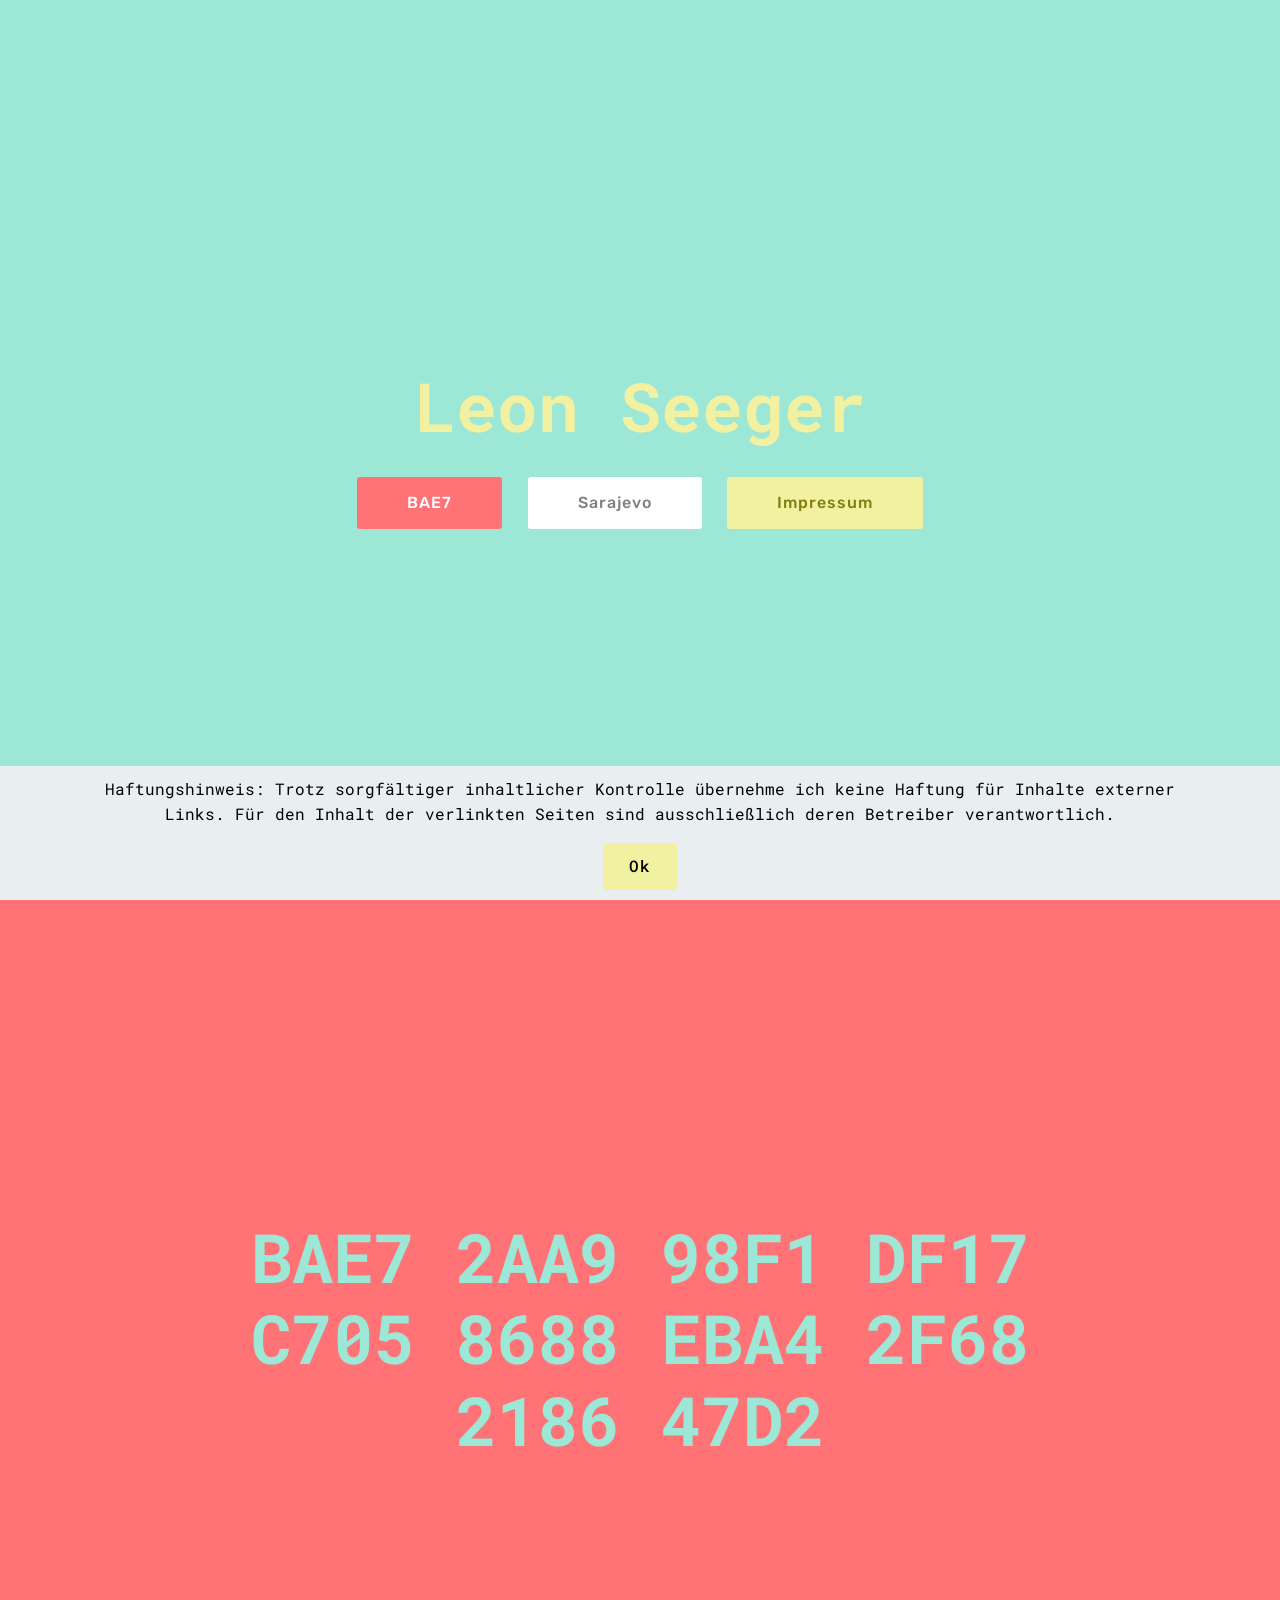
==== commit 15c1f6f6: "upddate" ====
--- a/index.html
+++ b/index.html
@@ -35,14 +35,14 @@
                 <h1 class="mbr-section-title mbr-bold pb-3 mbr-fonts-style display-1">Leon Seeger</h1>
                 
                 
-                <div class="mbr-section-btn"><a class="btn btn-md btn-warning display-4" href="index.html#header2-8" target="_blank">Info</a> <a class="btn btn-md btn-white display-4" href="sarajevo/index.html">Sarajevo</a> <a class="btn btn-md btn-success display-4" href="impressum.html#header2-3" target="_blank">Impressum</a></div>
+                <div class="mbr-section-btn"><a class="btn btn-md btn-warning display-4" href="index.html#header2-8" target="_blank">BAE7</a> <a class="btn btn-md btn-white display-4" href="sarajevo/index.html">Sarajevo</a> <a class="btn btn-md btn-success display-4" href="impressum.html#header2-3">Impressum</a></div>
             </div>
         </div>
     </div>
     
 </section>
 
-<section class="engine"><a href="https://mobirise.info/x">free css templates</a></section><section class="cid-sJ0uAAqDHR mbr-fullscreen" id="header2-8">
+<section class="engine"><a href="https://mobirise.info/e">how to make your own site</a></section><section class="cid-sJ0uAAqDHR mbr-fullscreen" id="header2-8">
 
     
 
@@ -73,6 +73,6 @@
   
   
 <input name="cookieData" type="hidden" data-cookie-customDialogSelector='null' data-cookie-colorText='#000000' data-cookie-colorBg='rgba(234, 239, 241, 0.99)' data-cookie-textButton='Ok' data-cookie-colorButton='#f2f0a1' data-cookie-colorLink='#424a4d' data-cookie-underlineLink='true' data-cookie-text="Haftungshinweis:
-Trotz sorgfältiger inhaltlicher Kontrolle übernehmen wir keine Haftung für Inhalte externer Links. Für den Inhalt der verlinkten Seiten sind ausschließlich deren Betreiber verantwortlich.">
+Trotz sorgfältiger inhaltlicher Kontrolle übernehme ich keine Haftung für Inhalte externer Links. Für den Inhalt der verlinkten Seiten sind ausschließlich deren Betreiber verantwortlich.">
   </body>
 </html>
--- a/assets/mobirise/css/mbr-additional.css
+++ b/assets/mobirise/css/mbr-additional.css
@@ -654,3 +654,14 @@
 .cid-sIIKnjoRv1 H1 {
   color: #ff7276;
 }
+.cid-sJ5FqkNzum {
+  background-color: #f93822;
+}
+.cid-sJ5FqkNzum .mbr-text,
+.cid-sJ5FqkNzum .mbr-section-btn {
+  text-align: left;
+}
+.cid-sJ5FqkNzum H1 {
+  color: #ffffff;
+  text-align: left;
+}
--- a/assets/mobirise/css/mbr-additional.css
+++ b/assets/mobirise/css/mbr-additional.css
@@ -654,3 +654,14 @@
 .cid-sIIKnjoRv1 H1 {
   color: #ff7276;
 }
+.cid-sJ5FqkNzum {
+  background-color: #f93822;
+}
+.cid-sJ5FqkNzum .mbr-text,
+.cid-sJ5FqkNzum .mbr-section-btn {
+  text-align: left;
+}
+.cid-sJ5FqkNzum H1 {
+  color: #ffffff;
+  text-align: left;
+}
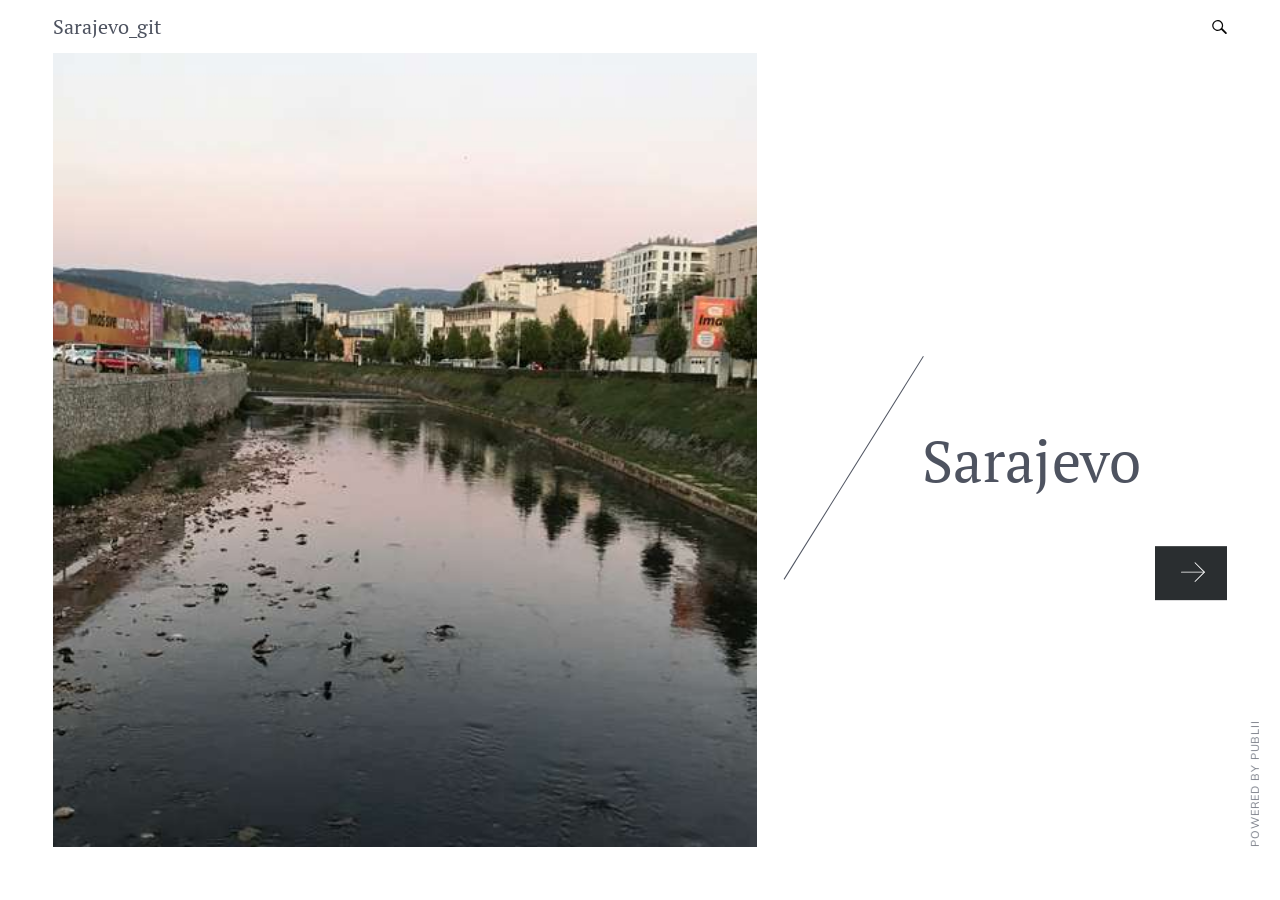
==== commit 24c8470c: "update" ====
--- a/index.html
+++ b/index.html
@@ -1,78 +1,7 @@
-<!DOCTYPE html>
-<html  >
-<head>
-  <!-- Site made with Mobirise Website Builder v4.12.4, https://mobirise.com -->
-  <meta charset="UTF-8">
-  <meta http-equiv="X-UA-Compatible" content="IE=edge">
-  <meta name="generator" content="Mobirise v4.12.4, mobirise.com">
-  <meta name="viewport" content="width=device-width, initial-scale=1, minimum-scale=1">
-  <link rel="shortcut icon" href="assets/images/prfil.jpeg" type="image/x-icon">
-  <meta name="description" content="">
-  
-  
-  <title>Home</title>
-  <link rel="stylesheet" href="assets/web/assets/mobirise-icons/mobirise-icons.css">
-  <link rel="stylesheet" href="assets/bootstrap/css/bootstrap.min.css">
-  <link rel="stylesheet" href="assets/bootstrap/css/bootstrap-grid.min.css">
-  <link rel="stylesheet" href="assets/bootstrap/css/bootstrap-reboot.min.css">
-  <link rel="stylesheet" href="assets/tether/tether.min.css">
-  <link rel="stylesheet" href="assets/theme/css/style.css">
-  <link rel="preload" as="style" href="assets/mobirise/css/mbr-additional.css"><link rel="stylesheet" href="assets/mobirise/css/mbr-additional.css" type="text/css">
-  
-  
-  
-</head>
-<body>
-  <section class="cid-sIIzeFMTgb mbr-fullscreen" id="header2-0">
-
-    
-
-    
-
-    <div class="container align-center">
-        <div class="row justify-content-md-center">
-            <div class="mbr-white col-md-10">
-                <h1 class="mbr-section-title mbr-bold pb-3 mbr-fonts-style display-1">Leon Seeger</h1>
-                
-                
-                <div class="mbr-section-btn"><a class="btn btn-md btn-warning display-4" href="index.html#header2-8" target="_blank">BAE7</a> <a class="btn btn-md btn-white display-4" href="sarajevo/index.html">Sarajevo</a> <a class="btn btn-md btn-success display-4" href="impressum.html#header2-3">Impressum</a></div>
-            </div>
-        </div>
-    </div>
-    
-</section>
-
-<section class="engine"><a href="https://mobirise.info/e">how to make your own site</a></section><section class="cid-sJ0uAAqDHR mbr-fullscreen" id="header2-8">
-
-    
-
-    
-
-    <div class="container align-center">
-        <div class="row justify-content-md-center">
-            <div class="mbr-white col-md-10">
-                <h1 class="mbr-section-title mbr-bold pb-3 mbr-fonts-style display-1">BAE7 2AA9 98F1 DF17 C705 8688 EBA4 2F68 2186 47D2</h1>
-                
-                
-                
-            </div>
-        </div>
-    </div>
-    
-</section>
-
-
-  <script src="assets/web/assets/jquery/jquery.min.js"></script>
-  <script src="assets/popper/popper.min.js"></script>
-  <script src="assets/bootstrap/js/bootstrap.min.js"></script>
-  <script src="assets/web/assets/cookies-alert-plugin/cookies-alert-core.js"></script>
-  <script src="assets/web/assets/cookies-alert-plugin/cookies-alert-script.js"></script>
-  <script src="assets/tether/tether.min.js"></script>
-  <script src="assets/smoothscroll/smooth-scroll.js"></script>
-  <script src="assets/theme/js/script.js"></script>
-  
-  
-<input name="cookieData" type="hidden" data-cookie-customDialogSelector='null' data-cookie-colorText='#000000' data-cookie-colorBg='rgba(234, 239, 241, 0.99)' data-cookie-textButton='Ok' data-cookie-colorButton='#f2f0a1' data-cookie-colorLink='#424a4d' data-cookie-underlineLink='true' data-cookie-text="Haftungshinweis:
-Trotz sorgfältiger inhaltlicher Kontrolle übernehme ich keine Haftung für Inhalte externer Links. Für den Inhalt der verlinkten Seiten sind ausschließlich deren Betreiber verantwortlich.">
-  </body>
-</html>+<!DOCTYPE html><html lang="en"><head><meta charset="utf-8"><meta http-equiv="X-UA-Compatible" content="IE=edge"><meta name="viewport" content="width=device-width,initial-scale=1"><title>Sarajevo_git</title><meta name="generator" content="Publii Open-Source CMS for Static Site"><link rel="canonical" href="./"><link rel="preconnect" href="https://fonts.gstatic.com/" crossorigin><link href="https://fonts.googleapis.com/css?family=PT+Serif:400,700%7CMuli:400,600&amp;display=swap" rel="stylesheet"><link rel="stylesheet" href="./assets/css/p-slider.css?v=5ac81efd5deb502fc3388d1c572c5e3c"><link rel="stylesheet" href="./assets/css/style.css?v=8c03707ad04deb16faa8979cb7841088"><script type="application/ld+json">{"@context":"http://schema.org","@type":"Organization","name":"Sarajevo_git","url":"./"}</script><script>window.addEventListener(
+			        'load',
+			        function load() {
+				        window.removeEventListener('load', load, false);
+				         document.body.classList.remove('js-loading');
+			         },
+			         false);</script><script async src="./assets/js/lazysizes.min.js?v=300b16f1c14e1537e6b064f464ab33b1"></script></head><body class="js-loading"><div class="container"><header class="js-top"><a class="logo" href="./">Sarajevo_git</a><div class="top"><div class="top__search"><form action="./search.html" class="search"><input type="search" name="q" placeholder="search..."></form></div></div></header><main><div class="slider"><div class="slider__viewport zoomIn"><div class="slider__down"><img src="./media/posts/1/IMG_4872.jpg" sizes="(max-width: 56.1875em) 100vw, 60vw" srcset="./media/posts/1/responsive/IMG_4872-xs.jpg 300w, ./media/posts/1/responsive/IMG_4872-sm.jpg 480w, ./media/posts/1/responsive/IMG_4872-md.jpg 768w, ./media/posts/1/responsive/IMG_4872-lg.jpg 1024w, ./media/posts/1/responsive/IMG_4872-xl.jpg 1360w, ./media/posts/1/responsive/IMG_4872-2xl.jpg 1600w, ./media/posts/1/responsive/IMG_4872-3xl.jpg 2560w" alt=""></div><div class="slider__up"><div class="slider__txt is-active"><div class="slider__txtwrap"><h1>Sarajevo</h1><a href="https://leonseeger.de/sarajevo/index.html" class="slider__btn"><span class="slider__btn__txt">View project</span> <span class="slider__btn__icon"><svg><use xlink:href="./assets/svg/svg-map.svg#arrow-next"/></svg></span></a></div></div></div></div><div class="slider-preloader">Do not refresh the page</div></div></main><footer class="footer"><div class="footer__copyright">Powered by Publii</div></footer></div><script defer="defer" src="./assets/js/jquery-3.2.1.slim.min.js?v=5f48fc77cac90c4778fa24ec9c57f37d"></script><script defer="defer" src="./assets/js/scripts.min.js?v=5977caa3bd6c30eab5c559ded3288d58"></script></body></html>
--- a/assets/css/p-slider.css
+++ b/assets/css/p-slider.css
@@ -0,0 +1,392 @@
+/* Frontpage slider ------------------------- */
+
+.slider {
+	position: relative;
+}
+
+.slider__viewport {
+	height: calc(100vh - 3rem * 2);
+	overflow: hidden;
+	position: relative;
+}
+
+.slider__down {
+	background: rgba(42, 46, 48, 0);
+	left: 0;
+	position: absolute;
+	top: 0;
+	width: 100%;
+	-webkit-transition: all 0.5s cubic-bezier(0, 0.99, 0.99, 1);
+	transition: all 0.5s cubic-bezier(0, 0.99, 0.99, 1);
+}
+
+@media all and (min-width: 56.25em) {
+	.slider__down {
+		width: 60%;
+	}
+}
+
+.slider__down > img {
+	height: calc(100vh - 3rem * 2);
+	-o-object-fit: cover;
+	object-fit: cover;
+	width: 100%;
+}
+
+.slider__down.no-animation {
+	-webkit-transition: none 0.5s ease-in-out;
+	transition: none 0.5s ease-in-out;
+}
+
+.slider__up {
+	right: 0;
+	position: absolute;
+	top: 0;
+	width: 100%;
+	-webkit-transition: all 0.5s cubic-bezier(0, 0.99, 0.99, 1);
+	transition: all 0.5s cubic-bezier(0, 0.99, 0.99, 1);
+	z-index: 1;
+}
+
+@media all and (min-width: 56.25em) {
+	.slider__up {
+		width: 40%;
+	}
+}
+
+.slider__txt {
+	height: calc(100vh - 3rem * 2);
+	opacity: 0;
+	position: relative;
+	-webkit-transition: opacity 0.35s linear;
+	transition: opacity 0.35s linear;
+	width: 100%;
+}
+
+.slider__txt.is-active {
+	opacity: 1;
+}
+
+.slider__txtwrap {
+	background: rgba(255, 255, 255, 0.7);
+	color: #4e5360;
+	font-style: normal;
+	left: 4%;
+	position: absolute;
+	padding: 4rem;
+	width: 92%;
+	z-index: 2;
+}
+
+@media all and (max-width: 56.1875em) {
+	.slider__txtwrap {
+		bottom: 2%;
+	}
+}
+
+@media all and (min-width: 56.25em) {
+	.slider__txtwrap {
+		left: 20%;
+		max-width: 80%;
+		padding: 0;
+		text-align: left;
+		top: 60%;
+		-webkit-transform: translateY(-60%);
+		transform: translateY(-60%);
+		width: 36rem;
+	}
+	.slider__txtwrap:before {
+		content: "";
+		border-top: 1px solid #4e5360;
+		position: absolute;
+		width: calc(4rem + 15vw);
+		height: calc(42% + 3vw);
+		top: 20%;
+		-webkit-transform: translate(-31%, -1.4vw) rotate(-58deg);
+		transform: translate(-31%, -1.4vw) rotate(-58deg);
+	}
+}
+
+.slider__txtwrap h1 {
+	line-height: 1;
+}
+
+.slider__txtwrap h1 {
+	font-size: 1.60181rem;
+}
+
+@media screen and (min-width: 20rem) {
+	.slider__txtwrap h1 {
+		font-size: calc(1.60181rem + 3.59977 * ((100vw - 20rem) / 113));
+	}
+}
+
+@media screen and (min-width: 133rem) {
+	.slider__txtwrap h1 {
+		font-size: 5.20158rem;
+	}
+}
+
+@media all and (min-width: 56.25em) {
+	.slider__txtwrap h1 {
+		text-indent: 4rem;
+	}
+}
+
+.slider__category {
+	color: #7a7e88;
+	display: block;
+	font-size: 0.6243rem;
+	letter-spacing: 0.08em;
+	text-indent: -3rem;
+	text-transform: uppercase;
+}
+
+@media all and (min-width: 56.25em) {
+	.slider__category {
+		margin-left: -1vw;
+	}
+}
+
+.slider__category:after {
+	border-top: 1px solid #4e5360;
+	content: "";
+	position: absolute;
+	left: -15vw;
+	top: -1rem;
+	opacity: 1;
+	width: 15vw;
+}
+
+@media all and (max-width: 56.1875em) {
+	.slider__category:after {
+		left: -50%;
+		top: 3rem;
+		width: 100%;
+	}
+}
+
+.slider__btn {
+	color: #fff;
+	float: right;
+	font: 400 0.6243rem "Muli", sans-serif;
+	letter-spacing: 0.08em;
+	margin-top: calc(1.5rem + 0.25vw);
+	position: relative;
+	width: auto;
+	text-transform: uppercase;
+}
+
+.slider__btn__icon {
+	float: right;
+	display: inline-block;
+	padding: 0.75rem 1.25rem;
+	vertical-align: middle;
+	text-align: right;
+	-webkit-transition: all 0.5 cubic-bezier(0.68, -0.55, 0.265, 1.55);
+	transition: all 0.5 cubic-bezier(0.68, -0.55, 0.265, 1.55);
+}
+
+.slider__btn__icon > svg {
+	fill: #fff;
+	height: 1.35rem;
+	position: relative;
+	width: 1.35rem;
+	z-index: 2;
+}
+
+.slider__btn__txt {
+	display: inline-block;
+	float: left;
+	left: -60%;
+	line-height: 2.8rem;
+	opacity: 0;
+	padding: 0 0.5rem 0 2.5rem;
+	position: relative;
+	-webkit-transition: all 0.425s cubic-bezier(0.68, -0.55, 0.265, 1.55);
+	transition: all 0.425s cubic-bezier(0.68, -0.55, 0.265, 1.55);
+	visibility: hidden;
+	z-index: 2;
+}
+
+.slider__btn:after {
+	background: #2a2e30;
+	content: "";
+	height: 100%;
+	width: 4.05rem;
+	position: absolute;
+	right: 0;
+	opacity: 1;
+	-webkit-transition: all 0.425s cubic-bezier(0.68, -0.55, 0.265, 1.55);
+	transition: all 0.425s cubic-bezier(0.68, -0.55, 0.265, 1.55);
+	z-index: 1;
+}
+
+.slider__btn:hover .slider__btn__txt {
+	color: #fff;
+	left: 0;
+	opacity: 1;
+	visibility: visible;
+}
+
+.slider__btn:hover {
+	color: #fff;
+}
+
+.slider__btn:hover:after {
+	right: 0;
+	opacity: 1;
+	width: 100%;
+}
+
+/* Dots pagination ------------------------- */
+
+.slider-dots {
+	line-height: 1;
+	list-style: none;
+	margin: 0;
+	padding: 0;
+	text-align: center;
+}
+
+@media all and (min-width: 56.25em) {
+	.slider-dots {
+		position: absolute;
+		width: 6px;
+	}
+}
+
+.slider-dots--invisible {
+	visibility: hidden;
+}
+
+@media all and (min-width: 56.25em) {
+	.slider-dots--right {
+		right: calc(-1.5rem - 6px);
+		top: calc(50% - 1.5rem);
+		-webkit-transform: translate(0, calc(100% - 1.5rem));
+		transform: translate(0, calc(100% - 1.5rem));
+	}
+}
+
+@media all and (min-width: 56.25em) {
+	.slider-dots--left {
+		left: calc(-1.5rem - 6px);
+		top: calc(50% - 1.5rem);
+		-webkit-transform: translate(0, calc(50% - 1.5rem));
+		transform: translate(0, calc(50% - 1.5rem));
+	}
+}
+
+.slider-dots__item {
+	background: #838793 !important;
+	border-radius: 50%;
+	cursor: pointer;
+	display: inline-block;
+	height: 6px;
+	opacity: .25;
+	margin: calc(3rem / 2 - 6px) 6px;
+	padding: 0;
+	text-indent: -99999rem;
+	width: 6px;
+}
+
+@media all and (min-width: 56.25em) {
+	.slider-dots__item {
+		display: block;
+		margin: 6px 0;
+	}
+}
+
+.slider-dots__item.is-active {
+	opacity: 1;
+}
+
+/* Preloading ------------------------- */
+
+.zoomIn {
+	-webkit-animation: zoomIn 0.8s;
+	animation: zoomIn 0.8s;
+}
+
+.js-loading .zoomIn {
+	opacity: 0;
+}
+
+@-webkit-keyframes zoomIn {
+	from {
+		opacity: 0;
+		-webkit-transform: scale3d(0.88, 0.88, 0.88);
+		transform: scale3d(0.88, 0.88, 0.88);
+	}
+	100% {
+		opacity: 1;
+		-webkit-transform: scale3d(1, 1, 1);
+		transform: scale3d(1, 1, 1);
+	}
+}
+
+@keyframes zoomIn {
+	from {
+		opacity: 0;
+		-webkit-transform: scale3d(0.88, 0.88, 0.88);
+		transform: scale3d(0.88, 0.88, 0.88);
+	}
+	100% {
+		opacity: 1;
+		-webkit-transform: scale3d(1, 1, 1);
+		transform: scale3d(1, 1, 1);
+	}
+}
+
+.slider-preloader {
+	color: #fff;
+	display: none;
+	left: 50%;
+	position: fixed;
+	text-indent: -9999999rem;
+	top: 50%;
+	-webkit-transform: translate(-50%, -50%);
+	transform: translate(-50%, -50%);
+	-webkit-transition: all 0.5s ease-out;
+	transition: all 0.5s ease-out;
+}
+
+.slider-preloader:before {
+	-webkit-animation: long-scaling 0.5s infinite alternate;
+	animation: long-scaling 0.5s infinite alternate;
+	background: #4e5360;
+	content: "";
+	display: block;
+	height: 1px;
+	left: -5rem;
+	position: absolute;
+	width: 10rem;
+	top: 0;
+}
+
+@-webkit-keyframes long-scaling {
+	0% {
+		-webkit-transform: scale(0);
+		transform: scale(0);
+	}
+	100% {
+		-webkit-transform: scale(1);
+		transform: scale(1);
+	}
+}
+
+@keyframes long-scaling {
+	0% {
+		-webkit-transform: scale(0);
+		transform: scale(0);
+	}
+	100% {
+		-webkit-transform: scale(1);
+		transform: scale(1);
+	}
+}
+
+.js-loading .slider-preloader {
+	display: block;
+}
--- a/assets/css/style.css
+++ b/assets/css/style.css
@@ -0,0 +1 @@
+article,aside,footer,header,hgroup,main,nav,section{display:block}*,:after,:before{-webkit-box-sizing:border-box;box-sizing:border-box}blockquote,body,dd,div,dl,dt,fieldset,figure,form,h1,h2,h3,h4,h5,h6,li,ol,p,pre,td,th,ul{margin:0;padding:0}li{list-style:none}img{height:auto;max-width:100%;vertical-align:top}.post__share .facebook:hover{background:#3b5998;border-color:#3b5998}.footer__social .facebook:hover .icon{fill:#3b5998}.post__share .twitter:hover{background:#55acee;border-color:#55acee}.footer__social .twitter:hover .icon{fill:#55acee}.post__share .gplus:hover{background:#dd4b39;border-color:#dd4b39}.footer__social .gplus:hover .icon{fill:#dd4b39}.post__share .instagram:hover{background:#405de6;border-color:#405de6}.footer__social .instagram:hover .icon{fill:#405de6}.post__share .vimeo:hover{background:#1ab7ea;border-color:#1ab7ea}.footer__social .vimeo:hover .icon{fill:#1ab7ea}.post__share .pinterest:hover{background:#bd081c;border-color:#bd081c}.footer__social .pinterest:hover .icon{fill:#bd081c}.post__share .youtube:hover{background:#cd201f;border-color:#cd201f}.footer__social .youtube:hover .icon{fill:#cd201f}.post__share .linkedin:hover{background:#0077b5;border-color:#0077b5}.footer__social .linkedin:hover .icon{fill:#0077b5}.post__share .buffer:hover{background:#222;border-color:#222}.footer__social .buffer:hover .icon{fill:#222}.post__share .mix:hover{background:#f77e25;border-color:#f77e25}.footer__social .mix:hover .icon{fill:#f77e25}html{font-smooth:always;-webkit-font-smoothing:antialiased;-moz-osx-font-smoothing:grayscale;scroll-behavior:smooth}html{font-size:1rem}@media screen and (min-width:20rem){html{font-size:calc(1rem + .2 * ((100vw - 20rem)/ 113))}}@media screen and (min-width:133rem){html{font-size:1.2rem}}body{background:#fff;color:#4e5360;font-family:Muli,sans-serif;font-weight:400;line-height:1.6;-ms-scroll-chaining:none;overscroll-behavior:none}a{color:#d6496c;text-decoration:none;-webkit-transition:all .35s ease-out;-o-transition:all .35s ease-out;transition:all .35s ease-out}a:hover{color:#4e5360}a:active{color:#4e5360}a:focus{color:#4e5360;outline:2px dotted none}dl,ol,p,table,ul{margin-top:calc(1.5rem + .25vw)}blockquote,figure,hr{margin-top:calc(1.5rem + 1vw);margin-bottom:calc(1.5rem + 1vw)}h1,h2,h3,h4,h5,h6{font-family:"PT Serif",serif;font-weight:400;letter-spacing:.02rem;line-height:1.3;margin-top:calc(2.25rem + 1vw)}h1{margin:.5rem 0 1.5rem}h1{font-size:1.42383rem}@media screen and (min-width:20rem){h1{font-size:calc(1.42383rem + .85687 * ((100vw - 20rem)/ 113))}}@media screen and (min-width:133rem){h1{font-size:2.2807rem}}h2{font-size:1.26562rem}@media screen and (min-width:20rem){h2{font-size:calc(1.26562rem + .33618 * ((100vw - 20rem)/ 113))}}@media screen and (min-width:133rem){h2{font-size:1.60181rem}}h3{font-size:1.125rem}@media screen and (min-width:20rem){h3{font-size:calc(1.125rem + .29883 * ((100vw - 20rem)/ 113))}}@media screen and (min-width:133rem){h3{font-size:1.42383rem}}h4{font-size:1rem}@media screen and (min-width:20rem){h4{font-size:calc(1rem + .26562 * ((100vw - 20rem)/ 113))}}@media screen and (min-width:133rem){h4{font-size:1.26562rem}}h5{font-size:.88889rem}@media screen and (min-width:20rem){h5{font-size:calc(.88889rem + .23611 * ((100vw - 20rem)/ 113))}}@media screen and (min-width:133rem){h5{font-size:1.125rem}}h6{font-size:.79012rem}@media screen and (min-width:20rem){h6{font-size:calc(.79012rem + .20988 * ((100vw - 20rem)/ 113))}}@media screen and (min-width:133rem){h6{font-size:1rem}}h2+p,h3+p,h4+p,h5+p,h6+p{margin-top:calc(1rem + .25vw)}b,strong{font-weight:600}blockquote{border-left:2px solid #d6496c;font-family:"PT Serif",serif;padding:.25rem 0 .25rem 2rem}blockquote{font-size:1.125rem}@media screen and (min-width:20rem){blockquote{font-size:calc(1.125rem + .14062 * ((100vw - 20rem)/ 113))}}@media screen and (min-width:133rem){blockquote{font-size:1.26562rem}}blockquote cite{color:#4e5360;display:block;font-size:.889rem;margin-top:.75rem}blockquote cite:before{content:"- "}blockquote>:nth-child(1){margin-top:0}ol,ul{margin-left:2rem}ol>li,ul>li{list-style:inherit;padding:0 0 .25rem 1rem}dl dt{font-weight:600}pre{margin:1.5rem 0 0;padding:1.5rem 3rem;white-space:pre-wrap;word-wrap:break-word}code,pre{background-color:#f6f6f6;font-family:Monaco,"Courier New",monospace;font-size:.79rem}table{border-collapse:collapse;border-spacing:0;display:block;max-width:100%;overflow-x:auto;vertical-align:top;text-align:left;white-space:nowrap}table th{border-bottom:2px solid rgba(0,0,0,.15);padding:.75rem 1.25rem}table tr:nth-child(2n){background:#f6f6f7}table td{padding:.75rem 1.25rem}figcaption{clear:both;color:#7a7e88;font-style:italic;font-size:.702rem;margin:.75rem 0 0;text-align:center}hr{background:0 0;border:none;height:auto;line-height:1;max-width:none;text-align:center}hr::before{content:"\00b7 \00b7 \00b7";color:#4e5360;font-size:1.26562rem;font-weight:600;letter-spacing:1rem;padding-left:1rem}.btn,[type=button],[type=submit],button{background:#2a2e30;border:none;color:#fff;cursor:pointer;display:inline-block;font:400 .6243rem Muli,sans-serif;letter-spacing:.08em;padding:.75rem 1.25rem;vertical-align:middle;text-align:center;text-transform:uppercase;-webkit-transition:all .12s linear 0s;-o-transition:all .12s linear 0s;transition:all .12s linear 0s;width:100%}@media all and (min-width:20em){.btn,[type=button],[type=submit],button{width:auto}}.btn:focus,.btn:hover,:focus[type=button],:focus[type=submit],:hover[type=button],:hover[type=submit],button:focus,button:hover{color:#fff;background:#d6496c}.btn:focus,:focus[type=button],:focus[type=submit],button:focus{outline:0}.btn:disabled,:disabled[type=button],:disabled[type=submit],button:disabled{background-color:#f6f6f7;border-color:#d3d4d7;color:#7a7e88;cursor:not-allowed}.btn:active,:active[type=button],:active[type=submit],button:active{background:#d6496c}@media all and (max-width:19.9375em){.btn+.btn,.btn+[type=button],.btn+[type=submit],.btn+button,[type=button]+.btn,[type=button]+[type=button],[type=button]+[type=submit],[type=button]+button,[type=submit]+.btn,[type=submit]+[type=button],[type=submit]+[type=submit],[type=submit]+button,button+.btn,button+[type=button],button+[type=submit],button+button{margin-top:.5rem}}[type=button],[type=submit],button{-webkit-appearance:none;-moz-appearance:none}fieldset{border:1px solid #dcdddf;margin:0 0 1.5rem;padding:1.5rem}fieldset>legend{margin-left:-1rem;padding:0 1rem}legend{font-weight:600}label{font-weight:600;margin:0 1rem .75rem 0}option{font-weight:400}[type=email],[type=number],[type=search],[type=tel],[type=text],[type=url],select,textarea{background-color:#fff;border:none;border:1px solid #dcdddf;font-size:1rem;outline:0;padding:.5rem .75rem;width:100%;-webkit-appearance:none;-moz-appearance:none}@media all and (min-width:37.5em){[type=email],[type=number],[type=search],[type=tel],[type=text],[type=url],select,textarea{width:auto}}[type=email]:focus,[type=number]:focus,[type=search]:focus,[type=tel]:focus,[type=text]:focus,[type=url]:focus,select:focus,textarea:focus{border-color:#d6496c}input[type=checkbox],input[type=radio]{opacity:0;position:absolute}input[type=checkbox]+label,input[type=radio]+label{position:relative;margin-left:-1px;cursor:pointer;padding:0}input[type=checkbox]+label:before,input[type=radio]+label:before{background-color:#fff;border:1px solid #dcdddf;border-radius:2px;content:'';display:inline-block;height:1.25rem;line-height:1.25rem;margin-right:1rem;vertical-align:middle;text-align:center;width:1.25rem}input[type=checkbox]:checked+label:before,input[type=radio]:checked+label:before{content:"";background-image:url("data:image/svg+xml;charset=UTF-8,%3csvg xmlns='http://www.w3.org/2000/svg' viewBox='0 0 11 8'%3e%3cpolygon points='9.53 0 4.4 5.09 1.47 2.18 0 3.64 2.93 6.54 4.4 8 5.87 6.54 11 1.46 9.53 0' fill='%23D6496C'/%3e%3c/svg%3e");background-repeat:no-repeat;background-size:11px 8px;background-position:50% 50%}input[type=radio]+label:before{border-radius:50%}input[type=radio]:checked+label:before{background-image:url("data:image/svg+xml;charset=UTF-8,%3csvg xmlns='http://www.w3.org/2000/svg' viewBox='0 0 8 8'%3e%3ccircle cx='4' cy='4' r='4' fill='%23D6496C'/%3e%3c/svg%3e")}[type=file]{margin-bottom:1.5rem;width:100%}select{max-width:100%;width:auto;position:relative}select:not([multiple]){background:url('data:image/svg+xml;utf8,<svg xmlns="http://www.w3.org/2000/svg" viewBox="0 0 6 6"><polygon points="3 6 3 6 0 0 6 0 3 6" fill="%238a8b8c"/></svg>') no-repeat 90% 50%;background-size:8px;padding-right:3rem}select[multiple]{border:1px solid #dcdddf;padding:1.5rem;width:100%}select[multiple]:hover{border-color:#dcdddf}select[multiple]:focus{border-color:#d6496c}select[multiple]:disabled{background-color:#f6f6f7;cursor:not-allowed}select[multiple]:disabled:hover{border-color:#dcdddf}textarea{display:block;overflow:auto;resize:vertical;max-width:100%}.container{background:#fff;max-width:100%;padding:0 4%;overflow:hidden}@media all and (min-width:56.25em){.container{padding:0 3rem}}.container>header{-webkit-box-align:center;-ms-flex-align:center;align-items:center;background:#fff;display:-webkit-box;display:-ms-flexbox;display:flex;height:3rem;position:fixed;width:92%;z-index:999}@media all and (min-width:56.25em){.container>header{-webkit-box-pack:justify;-ms-flex-pack:justify;justify-content:space-between;width:calc(100% - 3rem * 2)}}.container>header.is-sticky-off{-webkit-transition:all .25s ease-in;-o-transition:all .25s ease-in;transition:all .25s ease-in;-webkit-transform:translateY(-200%);-ms-transform:translateY(-200%);transform:translateY(-200%)}.container>header.is-sticky-on{-webkit-transition:all .25s ease-out;-o-transition:all .25s ease-out;transition:all .25s ease-out;-webkit-transform:translateY(0);-ms-transform:translateY(0);transform:translateY(0);top:0}.top{-webkit-box-align:baseline;-ms-flex-align:baseline;align-items:baseline;display:-webkit-box;display:-ms-flexbox;display:flex;-webkit-box-pack:justify;-ms-flex-pack:justify;justify-content:space-between}@media all and (max-width:56.1875em){.top{width:100%}}.top__search{margin-left:.5rem;position:relative}@media all and (max-width:56.1875em){.top__search{margin-right:3rem}}.top__search [type=search]{background-image:url("data:image/svg+xml;charset=UTF-8,%3csvg xmlns='http://www.w3.org/2000/svg' viewBox='0 0 24 23'%3e%3cpath d='M23.565 20.458l-6.847-6.847a8.974 8.974 0 1 0-1.935 2.28l6.674 6.675a1.49 1.49 0 0 0 2.107-2.107zM9 16a7 7 0 1 1 7-7 7.008 7.008 0 0 1-7 7z' fill='%23070707'/%3e%3c/svg%3e");background-position:100% 50%;background-size:15px 14px;background-repeat:no-repeat;border:none;cursor:pointer;font-size:.79012rem;-webkit-transition:all .36s ease-in-out;-o-transition:all .36s ease-in-out;transition:all .36s ease-in-out;width:15px}.top__search [type=search]:focus{border-bottom:1px solid #dcdddf;cursor:auto;padding-right:34px;width:auto}@media all and (min-width:56.25em){.top__search [type=search]:focus{width:10rem}}.logo{color:#4e5360!important;font-family:"PT Serif",serif;font-size:1rem}@media all and (min-width:56.25em){.logo{font-size:1.125rem}}.navbar__menu{margin:0;padding:0;overflow:hidden;padding:0}@media all and (max-width:56.1875em){.navbar__menu{background:#fff;height:100vh;left:0;opacity:0;position:absolute;top:3rem;-webkit-transition:all .3s ease-out;-o-transition:all .3s ease-out;transition:all .3s ease-out;visibility:hidden;width:100%;z-index:99999999;text-align:center}}@media all and (min-width:56.25em){.navbar__menu{max-height:none;overflow:visible}}.navbar__menu li{color:#fff;list-style:none;padding:0}@media all and (min-width:56.25em){.navbar__menu li{display:inline-block;font-size:.6243rem;letter-spacing:.08em;padding:0 .5rem;position:relative;text-transform:uppercase;z-index:2001}}.navbar__menu li:hover,.navbar__menu li[aria-expanded=true]{cursor:pointer}@media all and (min-width:56.25em){.navbar__menu li:hover>ul,.navbar__menu li[aria-expanded=true]>ul{opacity:1;-webkit-transform:translate(0,0);-ms-transform:translate(0,0);transform:translate(0,0);visibility:visible}.navbar__menu li:hover>ul li,.navbar__menu li[aria-expanded=true]>ul li{margin:0;display:block}}.navbar__menu li a,.navbar__menu li span{display:block;color:#4e5360;white-space:nowrap}@media all and (max-width:56.1875em){.navbar__menu li a,.navbar__menu li span{padding:.75rem 0}}.navbar__menu li a:after,.navbar__menu li span:after{content:"";display:block;margin:0 auto}.navbar__menu li a:hover:not(span),.navbar__menu li span:hover:not(span){color:#d6496c}@media all and (max-width:56.1875em){.navbar__submenu{margin:0}}@media all and (min-width:56.25em){.navbar__submenu{background:#fff;-webkit-box-shadow:0 0 10px rgba(78,83,96,.12);box-shadow:0 0 10px rgba(78,83,96,.12);left:auto;margin:15px 0 0;opacity:0;padding:1rem 1.5rem;position:absolute;top:100%;-webkit-transition:all .35s ease-out;-o-transition:all .35s ease-out;transition:all .35s ease-out;-webkit-transform:translate(0,-10%);-ms-transform:translate(0,-10%);transform:translate(0,-10%);visibility:hidden;width:auto;z-index:2000}.navbar__submenu:after{background:#fff;-webkit-box-shadow:-4px -2px 6px rgba(78,83,96,.08);box-shadow:-4px -2px 6px rgba(78,83,96,.08);content:'';display:block;height:12px;left:20px;position:absolute;top:-6px;-webkit-transform:rotate(45deg);-ms-transform:rotate(45deg);transform:rotate(45deg);width:12px}.navbar__submenu:before{content:'';display:block;height:15px;left:0;position:absolute;top:-15px;width:100%}.navbar__submenu li{border:none;font-size:.79012rem;letter-spacing:normal;margin:0;padding:0;text-transform:none}}@media all and (min-width:56.25em) and (max-width:56.1875em){.navbar__submenu li{padding:.25rem 0}}@media all and (min-width:56.25em){.navbar__submenu li a:hover:not(span),.navbar__submenu li span:hover:not(span){color:#d6496c}.navbar__submenu li ul{left:calc(100% + 12px);top:-22px;-webkit-transform:translate(-10%,0);-ms-transform:translate(-10%,0);transform:translate(-10%,0)}.navbar__submenu li ul:after{left:-6px;top:15px;-webkit-transform:rotate(-45deg);-ms-transform:rotate(-45deg);transform:rotate(-45deg)}.navbar__submenu li ul:before{height:100%;left:-12px;top:0;width:12px}.navbar__submenu li ul.navbar__submenu--reversed{left:auto;right:calc(100% + 12px);top:-22px}.navbar__submenu li ul.navbar__submenu--reversed:after{left:auto;right:-6px;top:15px;-webkit-transform:rotate(135deg);-ms-transform:rotate(135deg);transform:rotate(135deg)}.navbar__submenu li ul.navbar__submenu--reversed:before{height:100%;left:auto;right:-12px;top:0;width:12px}.col-2 .navbar__submenu{-webkit-column-count:2;column-count:2}.col-3 .navbar__submenu{-webkit-column-count:3;column-count:3}}.navbar__toggle{background:0 0;border:none;border-top:2px solid #2a2e30;border-radius:0;display:block;height:14px;padding:0;position:absolute;top:50%;-webkit-transform:translate(0,-50%);-ms-transform:translate(0,-50%);transform:translate(0,-50%);right:0;text-indent:-99999rem;width:1.8rem;z-index:3}@media all and (min-width:56.25em){.navbar__toggle{display:none}}.navbar__toggle:before{border-top:2px solid #2a2e30;content:"";right:0;position:absolute;top:4px;width:50%}.navbar__toggle:after{border-bottom:2px solid #2a2e30;content:"";right:0;position:absolute;bottom:0;width:75%}.navbar__toggle:focus{background:0 0;outline:0;border:none;border-top:2px solid #4e5360}.navbar__toggle:hover{background:0 0}.is-opened>ul{opacity:1;overflow:auto;visibility:visible}.is-opened>ul li ul{height:0;opacity:0;visibility:hidden;-webkit-transition:all .35s ease-out;-o-transition:all .35s ease-out;transition:all .35s ease-out;-webkit-transform:translateY(-10%);-ms-transform:translateY(-10%);transform:translateY(-10%)}.is-opened>ul li:hover>ul{height:auto;opacity:1;visibility:visible;-webkit-transform:translateY(0);-ms-transform:translateY(0);transform:translateY(0)}.u-cutting{overflow:hidden}main{padding-top:3rem}.hero{position:relative}.hero__title{line-height:1.2;margin:0}.hero__title{font-size:1.42383rem}@media screen and (min-width:20rem){.hero__title{font-size:calc(1.42383rem + 3.1998 * ((100vw - 20rem)/ 113))}}@media screen and (min-width:133rem){.hero__title{font-size:4.62363rem}}.hero__desc{color:#7a7e88;font-size:.6243rem;margin-top:calc(.25rem + 1vw);margin-bottom:1.5rem;max-width:36rem;text-transform:uppercase}.hero--normal{height:50vh}.hero--normal>header{position:absolute;top:50%;left:50%;-webkit-transform:translate(-50%,-50%);-ms-transform:translate(-50%,-50%);transform:translate(-50%,-50%)}.hero--overlay{top:calc(3rem + 3rem);position:absolute;left:calc(4% + 3rem);z-index:999}@media all and (min-width:56.25em){.hero--overlay{left:calc(3rem + 3rem)}}.hero--author{text-align:center}@media all and (min-width:56.25em){.hero--author{height:50vh;text-align:left}.hero--author>header{position:absolute;top:50%;left:50%;-webkit-transform:translate(-50%,-50%);-ms-transform:translate(-50%,-50%);transform:translate(-50%,-50%)}}@media all and (min-width:56.25em){.hero--author__wrap{display:-webkit-box;display:-ms-flexbox;display:flex;-webkit-box-align:start;-ms-flex-align:start;align-items:start}}.hero--author__avatar{border-radius:50%;height:5.25rem;margin:1rem 0 2.25rem;width:5.25rem}@media all and (min-width:56.25em){.hero--author__avatar{margin-right:3rem}}.hero--author__title sup{font-size:1.125rem;top:0;vertical-align:top}.hero--author__desc{color:#7a7e88;max-width:36rem;margin-bottom:3rem}@media all and (max-width:56.1875em){.hero--author__desc{margin-left:auto;margin-right:auto}}.portfolio{margin-bottom:3rem}.portfolio:after{content:" ";display:block;clear:both}.portfolio>article{float:left;display:inline-block;height:100%;width:100%}@media all and (min-width:37.5em){.portfolio>article{width:50%}.portfolio>article:nth-child(6n-2),.portfolio>article:nth-child(6n-5){height:calc(100vh - 3rem * 2)}.portfolio>article:nth-child(6n-2) .card__image>img,.portfolio>article:nth-child(6n-5) .card__image>img{height:calc(100vh - 3rem * 2)}.portfolio>article:nth-child(6n-2){float:right}.portfolio>article:nth-child(6n-5){clear:left}}@media all and (max-width:74.9375em){.portfolio--gutter{margin:-.5rem -.5rem calc(3rem - .5rem)}.portfolio--gutter .card{margin:.5rem}.portfolio--gutter .card__image>img{height:calc((100vh - 3rem * 2)/ 2 - .5rem)}}@media all and (min-width:37.5em) and (max-width:74.9375em){.portfolio--gutter>article:nth-child(6n-2),.portfolio--gutter>article:nth-child(6n-5){height:calc((100vh - 3rem * 2) + 1rem)}}@media all and (min-width:75em){.portfolio--gutter{margin:-1rem -1rem calc(3rem - 1rem)}.portfolio--gutter .card{margin:1rem}.portfolio--gutter .card__image>img{height:calc((100vh - 3rem * 2)/ 2 - 1rem)}}.portfolio--gutter>article{height:100%}@media all and (min-width:75em){.portfolio--gutter>article:nth-child(6n-2),.portfolio--gutter>article:nth-child(6n-5){height:calc((100vh - 3rem * 2) + 2rem)}}.card{display:block;position:relative;overflow:hidden;color:#4e5360}.card__image{display:block;margin:0;position:relative}.card__image:before{background:rgba(255,255,255,.3);content:"";height:100%;opacity:0;position:absolute;-webkit-transition:all .35s ease-out;-o-transition:all .35s ease-out;transition:all .35s ease-out;width:100%;z-index:1}.card__image:after{content:"\2192";left:3rem;opacity:0;position:absolute;top:1rem;-webkit-transform:translateX(60%);-ms-transform:translateX(60%);transform:translateX(60%);-webkit-transition:all .7s ease-out;-o-transition:all .7s ease-out;transition:all .7s ease-out;width:calc(100% - 6rem);z-index:2}.card__image>img{height:calc((100vh - 3rem * 2)/ 2);-o-object-fit:cover;object-fit:cover;overflow:hidden;-webkit-transition:all .7s;-o-transition:all .7s;transition:all .7s;width:100%}.card__header{padding:3rem;position:absolute;text-align:left;-webkit-transform:translate(0,0);-ms-transform:translate(0,0);transform:translate(0,0);width:100%;z-index:2}.card__header>p{text-transform:uppercase;color:#7a7e88;display:inline;font-size:.6243rem;margin:0}.card__header>h2{font:400 .88889rem "PT Serif",serif;margin-top:0}.card:hover .card__header{-webkit-transform:translate(0,-100%);-ms-transform:translate(0,-100%);transform:translate(0,-100%);-webkit-transition:all .35s ease-out;-o-transition:all .35s ease-out;transition:all .35s ease-out}.card:hover .card__image:before{opacity:1}.card:hover .card__image:after{opacity:1;-webkit-transform:translateX(100%);-ms-transform:translateX(100%);transform:translateX(100%)}.card:hover .card__image img{-webkit-transform:scale(1.1);-ms-transform:scale(1.1);transform:scale(1.1)}.category{margin-top:calc(-3rem - 1vw)}@media all and (min-width:37.5em){.category{max-width:36rem;margin-left:auto;margin-right:auto}}@media all and (min-width:56.25em){.category{margin-bottom:calc(3rem - 1rem);max-width:52rem}}.category>article{display:inline-block;font-size:.88889rem;-webkit-margin-after:0;-webkit-column-break-inside:avoid;margin:1.5rem auto;page-break-inside:avoid;break-inside:avoid;text-align:center;vertical-align:top;width:100%}@media all and (min-width:56.25em){.category--col{-webkit-column-count:2;column-count:2;-webkit-column-gap:1rem;column-gap:1rem}}@media all and (min-width:75em){.category--col{-webkit-column-gap:2rem;column-gap:2rem}}.category--normal .category__entry{max-width:36rem;margin-left:auto;margin-right:auto}.category__image{position:relative;-webkit-transition:all .35s ease-out;-o-transition:all .35s ease-out;transition:all .35s ease-out}.category__image:after{content:"\2192";left:-60%;opacity:0;position:absolute;top:1rem;-webkit-transform:translateX(60%);-ms-transform:translateX(60%);transform:translateX(60%);-webkit-transition:all .7s ease-out;-o-transition:all .7s ease-out;transition:all .7s ease-out;width:100%}.category__image:hover{opacity:.7}.category__image:hover:after{opacity:1;-webkit-transform:translateX(100%);-ms-transform:translateX(100%);transform:translateX(100%)}.category__header>h2{margin:.5rem 0 0}.category__header>h2 a{color:#4e5360;text-decoration:none;-webkit-transition:all .35s ease-out;-o-transition:all .35s ease-out;transition:all .35s ease-out}.category__header>h2 a:hover{color:#d6496c}.category__header>h2 a:active{color:#d6496c}.category__header>h2 a:focus{color:#d6496c;outline:2px dotted none}.category__header>p{color:#7a7e88;font-size:.6243rem;text-transform:uppercase}.category__entry{margin-top:calc(.75rem + .25vw)}.category__btn{display:inline-block;font:400 .6243rem Muli,sans-serif;letter-spacing:.08em;margin-top:calc(1.5rem + .25vw);padding-right:.25rem;position:relative;vertical-align:middle;text-transform:uppercase}.category__btn:after{content:"\2192";left:0;opacity:1;position:absolute;top:0;-webkit-transform:translateX(60%);-ms-transform:translateX(60%);transform:translateX(60%);width:100%}.category__btn:hover{padding-right:1.5rem}.category__btn:hover:after{opacity:1;-webkit-transform:translateX(60%);-ms-transform:translateX(60%);transform:translateX(60%)}.post:after{content:" ";display:block;clear:both}@media all and (min-width:37.5em){.post{max-width:36rem;margin:0 auto}}@media all and (min-width:56.25em){.post{margin-bottom:3rem;max-width:52rem}}.post__featured-image{margin-top:0;margin-bottom:0}.post__featured-image>img{-o-object-fit:cover;object-fit:cover;-o-object-position:center center;object-position:center center}@media all and (min-width:56.25em){.post__featured-image>img{height:calc(100vh - 3rem * 2);min-height:6vh}}@media all and (min-width:56.25em){.post__featured-image>figcaption{margin-right:3.75rem;text-align:right}}.post__header{margin:0 0 calc(1.5rem + 2vw)}.post__header>h1{line-height:1.2;margin-top:calc(3rem + 2vw)}.post__header>h1{font-size:1.42383rem}@media screen and (min-width:20rem){.post__header>h1{font-size:calc(1.42383rem + 5.98233 * ((100vw - 20rem)/ 113))}}@media screen and (min-width:133rem){.post__header>h1{font-size:7.40616rem}}.post__image--left{float:left;margin-bottom:2.75rem;margin-right:2.75rem;width:50%}.post__image--right{float:right;margin-bottom:2.75rem;margin-left:2.75rem;width:50%}@media all and (min-width:56.25em){.post__image--wide{margin-left:-23.14815%;margin-right:-23.14815%;text-align:center}}.post__image--wide>img{height:auto;width:100%}.post__image--full{margin-left:calc(-50vw + 50%);margin-right:calc(-50vw + 50%);text-align:center}.post__image--full>img{width:92%}@media all and (min-width:56.25em){.post__image--full>img{width:calc(100% - 3rem * 2)}}.post__meta{color:#7a7e88;font-size:.6243rem;text-transform:uppercase}@media all and (min-width:56.25em){.post__entry{width:68.35443%;margin:0 auto}}.post__entry__intro{font-family:"PT Serif",serif;margin:0 auto calc(1.5rem + 1vw)}.post__entry__intro{font-size:1.125rem}@media screen and (min-width:20rem){.post__entry__intro{font-size:calc(1.125rem + .14062 * ((100vw - 20rem)/ 113))}}@media screen and (min-width:133rem){.post__entry__intro{font-size:1.26562rem}}@media all and (min-width:56.25em){.post__entry__wide{margin-left:-23.14815%;width:72.22222%}}@media all and (min-width:56.25em){.post__entry__wide--full{margin-left:-23.14815%;margin-right:-23.14815%}}.post__iframe,.post__video{position:relative;display:block;margin-top:calc(1.5rem + .25vw);margin-bottom:calc(1.5rem + .5vw);overflow:hidden;padding:0;width:100%}.post__iframe::before,.post__video::before{display:block;content:"";padding-top:56.25%}.post__iframe--21by9::before,.post__video--21by9::before{padding-top:42.857143%}.post__iframe--4by3::before,.post__video--4by3::before{padding-top:75%}.post__iframe--1by1::before,.post__video--1by1::before{padding-top:100%}.post__iframe>iframe,.post__video>iframe{border:none;height:100%;left:0;position:absolute;top:0;bottom:0;width:100%}.post__toc ul{counter-reset:item;list-style:decimal;margin:calc(.5rem + .25vw) 0 0 1rem}.post__toc ul li{counter-increment:item;padding:0}.post__toc ul ul{margin-top:0}.post__toc ul ul li{display:block}.post__toc ul ul li:before{content:counters(item, ".") ". ";margin-left:-20px}.post__footer{clear:both}@media all and (min-width:56.25em){.post__footer{width:68.35443%;margin:0 auto}}.post__bio{background:#2a2e30;color:#7a7e88;margin-top:calc(2.25rem + .25vw);padding:5.06329%;text-align:center}@media all and (min-width:37.5em){.post__bio{display:-webkit-box;display:-ms-flexbox;display:flex;-webkit-box-pack:justify;-ms-flex-pack:justify;justify-content:space-between;text-align:left}}.post__bio-thumb{text-align:center}@media all and (min-width:37.5em){.post__bio-thumb{width:16.66667%}}.post__bio-thumb>img{border-radius:50%;height:3.25rem;margin-bottom:-.5rem;position:relative;width:3.25rem;z-index:2}@media all and (min-width:37.5em){.post__bio-text{width:81.48148%}}.post__bio-text>h3{font-size:.88889rem}@media all and (min-width:37.5em){.post__bio-text>h3{margin:0}}.post__bio-text>h3 a{color:#fff;text-decoration:none;-webkit-transition:all .35s ease-out;-o-transition:all .35s ease-out;transition:all .35s ease-out}.post__bio-text>h3 a:hover{color:#d6496c}.post__bio-text>h3 a:active{color:#d6496c}.post__bio-text>h3 a:focus{color:#d6496c;outline:2px dotted none}.post__bio-text>p{font-size:.79012rem;margin:1rem 0 0}.post__aside{margin:calc(1.5rem + .25vw) auto}@media all and (min-width:56.25em){.post__aside{width:68.35443%}}.post__tag{margin:0;margin-top:calc(1.5rem + .25vw)}.post__tag li{display:inline-block;margin-right:.5rem;padding:0}.post__tag li>a{background:rgba(78,83,96,.08);border-radius:50px;color:#4e5360;font-size:.6243rem;letter-spacing:.08em;padding:.15rem .75rem;text-decoration:none}.post__tag li>a:hover{background:#4e5360;color:#fff}.post__share{margin:calc(1.5rem + .25vw) 0 0}.post__share:after{content:" ";display:block;clear:both}.post__share>a{border:1px solid rgba(0,0,0,.15);border-radius:1px;display:block;float:left;height:2.5rem;line-height:2.5rem;margin:.25rem;text-align:center;width:2.5rem}.post__share>a:hover{text-decoration:none}.post__share>a:hover .icon{-webkit-transform:scale(1.2);-ms-transform:scale(1.2);transform:scale(1.2);fill:#fff}.post__share .icon{fill:#4e5360;height:.79012rem;line-height:.79012rem;margin:0 auto;opacity:1!important;pointer-events:none;vertical-align:text-bottom;width:.79012rem}@media all and (min-width:56.25em){.post--with-aside .post__aside{font-size:65%;margin-top:.5rem;width:12.65823%;float:left;margin-left:0;margin-right:-100%}}@media all and (min-width:56.25em){.post--with-aside .post__share{margin:-.25rem -.25rem 1rem}}@media all and (min-width:56.25em){.post--with-aside .post__footer{width:68.35443%;float:left;margin-left:31.64557%;margin-right:-100%}}@media all and (min-width:56.25em){.post--with-aside .post__entry{width:68.35443%;float:left;margin-left:31.64557%;margin-right:-100%}}.post--with-aside .post__entry>:nth-child(1){margin-top:0}.post--with-aside .post__entry>:last-child{margin-bottom:0}@media all and (min-width:56.25em){.post--with-aside .post__image--wide{margin-left:-46.2963%;margin-right:0}}.post--with-aside .post__image--wide>img{height:auto;width:100%}.post--with-aside .post__image--wide>figcaption{text-align:left}@media all and (min-width:56.25em){.post--with-aside .post__entry__wide{margin-left:-46.2963%;width:100%}}@media all and (min-width:56.25em){.post--with-aside .post__entry__wide--full{margin-left:-46.2963%;margin-right:0}}.post-nav{color:#7a7e88;display:-webkit-box;display:-ms-flexbox;display:flex;font-size:.6243rem;-webkit-box-pack:justify;-ms-flex-pack:justify;justify-content:space-between;letter-spacing:.08em;text-transform:uppercase}@media all and (max-width:56.1875em){.post-nav{max-width:36rem;margin:4rem auto 0}}@media all and (min-width:56.25em){.post-nav{bottom:calc(100vh - 100vh);margin-top:3rem;padding:6rem 3rem;position:absolute;width:calc(100% - 3rem * 2)}}.post-nav__link{display:block;color:#4e5360!important}.post-nav__link--light{color:#fff!important}.post-nav h5{margin:.25rem 0 0;position:relative;text-transform:none;-webkit-transition:all .35s ease-out;-o-transition:all .35s ease-out;transition:all .35s ease-out}.post-nav__prev{width:auto}.post-nav__prev h5:before{content:"\2190";position:absolute;top:-3rem;-webkit-transition:all .35s ease-out;-o-transition:all .35s ease-out;transition:all .35s ease-out;-webkit-transform:translateX(0);-ms-transform:translateX(0);transform:translateX(0)}.post-nav__prev:hover h5{-webkit-transform:translateX(.75rem);-ms-transform:translateX(.75rem);transform:translateX(.75rem)}.post-nav__prev:hover h5:before{-webkit-transform:translateX(-1.5rem);-ms-transform:translateX(-1.5rem);transform:translateX(-1.5rem)}.post-nav__next{margin-left:auto;text-align:right;width:auto}.post-nav__next h5:after{content:"\2192";position:absolute;right:0;top:-3rem;-webkit-transition:all .35s ease-out;-o-transition:all .35s ease-out;transition:all .35s ease-out;-webkit-transform:translateX(0);-ms-transform:translateX(0);transform:translateX(0)}.post-nav__next:hover h5{-webkit-transform:translateX(-.75rem);-ms-transform:translateX(-.75rem);transform:translateX(-.75rem)}.post-nav__next:hover h5:after{-webkit-transform:translateX(1.5rem);-ms-transform:translateX(1.5rem);transform:translateX(1.5rem)}.tank:after{content:" ";display:block;clear:both}@media all and (min-width:37.5em){.tank{max-width:36rem;margin:0 auto}}@media all and (min-width:56.25em){.tank{margin-bottom:3rem;max-width:52rem}}.tank__inner{margin:4rem auto 0}@media all and (min-width:56.25em){.tank__inner{margin:0 auto;padding-top:1.5rem;width:68.35443%}}@media all and (min-width:56.25em){.tank__inner--with-aside{max-width:52rem;width:68.35443%;float:left;margin-left:31.64557%;margin-right:-100%}}.banner{text-align:center}.banner--after-post{margin-top:4rem}.search-page__input{border:none;border-bottom:1px solid rgba(0,0,0,.15);padding-left:0}@media all and (min-width:56.25em){.search-page__input{width:36rem}}.gsc-control-cse{padding:0}.gs-webResult{border-top:1px solid rgba(0,0,0,.15);padding-top:1rem}.gsc-table-result{margin-top:.5rem;white-space:initial}.gsc-table-result td{padding:0}.align-left{text-align:left}.align-right{text-align:right}.align-center{text-align:center}.align-justify{text-align:justify}.msg{padding:1rem 1.5rem}.msg--highlight{background-color:#fefbf1}.msg--info{background-color:#f0faff}.msg--success{background:#f2faeb}.dropcap:first-letter{float:left;font-family:"PT Serif",serif;line-height:.6;margin-right:.75rem;padding:.5rem .5rem .5rem 0}.dropcap:first-letter{font-size:2.88651rem}@media screen and (min-width:20rem){.dropcap:first-letter{font-size:calc(2.88651rem + 1.73712 * ((100vw - 20rem)/ 113))}}@media screen and (min-width:133rem){.dropcap:first-letter{font-size:4.62363rem}}.pagination{background:rgba(78,83,96,.06);display:-webkit-box;display:-ms-flexbox;display:flex;bottom:0;font-size:0;overflow:hidden;position:relative;z-index:999999}.pagination__next,.pagination__prev{display:-webkit-box;display:-ms-flexbox;display:flex;-webkit-box-align:center;-ms-flex-align:center;align-items:center;background:#4e5360;height:3rem;padding:0 1rem;position:relative;width:50%;overflow:hidden}.pagination__next:after,.pagination__prev:after{background:#d6496c;content:"";height:100%;position:absolute;top:0;width:100%;-webkit-transition:all .35s ease-out;-o-transition:all .35s ease-out;transition:all .35s ease-out;z-index:1}.pagination__next>svg,.pagination__prev>svg{fill:#fff;height:1.35rem;position:relative;width:1.35rem;z-index:2}.pagination__prev{-webkit-box-pack:end;-ms-flex-pack:end;justify-content:flex-end}.pagination__prev:after{right:0;-webkit-transform:translateX(100%);-ms-transform:translateX(100%);transform:translateX(100%)}.pagination__prev:hover:after{-webkit-transform:translateX(0);-ms-transform:translateX(0);transform:translateX(0)}.pagination__next{-webkit-box-pack:start;-ms-flex-pack:start;justify-content:flex-start;margin-left:auto}.pagination__next:after{left:0;-webkit-transform:translateX(-100%);-ms-transform:translateX(-100%);transform:translateX(-100%)}.pagination__next:hover:after{-webkit-transform:translateX(0);-ms-transform:translateX(0);transform:translateX(0)}.footer{line-height:1}@media all and (max-width:56.1875em){.footer{border-top:1px solid rgba(0,0,0,.15);margin-top:3rem;padding:1.5rem 0;text-align:center}}@media all and (min-width:56.25em){.footer{bottom:3rem;position:fixed;width:calc(100% - 6rem)}}@media all and (min-width:56.25em){.footer__social{bottom:0;position:absolute;left:calc(-1.5rem - .44444rem)}}.footer__social>a{display:block;padding:.5rem .5rem 0 0}@media all and (max-width:56.1875em){.footer__social>a{padding:0 .75rem}}.footer__social .icon{fill:rgba(78,83,96,.8);height:.88889rem;width:.88889rem}.footer__copyright{color:#7a7e88;font-size:.6243rem;letter-spacing:.08em;text-transform:uppercase}@media all and (max-width:56.1875em){.footer__copyright{padding:.75rem 0}}@media all and (min-width:56.25em){.footer__copyright{height:1rem;position:absolute;right:calc(-1.5rem - .3rem);-webkit-transform:rotate(-90deg) translateY(50%);-ms-transform:rotate(-90deg) translateY(50%);transform:rotate(-90deg) translateY(50%);-webkit-transform-origin:left top;-ms-transform-origin:left top;transform-origin:left top;white-space:nowrap;width:1rem}}.icon{display:inline-block;-webkit-transition:all .12s linear 0s;-o-transition:all .12s linear 0s;transition:all .12s linear 0s}.gallery{margin:calc(1.5rem + 1vw) -.5rem}@media all and (min-width:20em){.gallery{display:-webkit-box;display:-ms-flexbox;display:flex;-ms-flex-wrap:wrap;flex-wrap:wrap}}@media all and (min-width:20em){.gallery[data-columns="1"] .gallery__item{-webkit-box-flex:1;-ms-flex:1 0 100%;flex:1 0 100%}}@media all and (min-width:30em){.gallery[data-columns="2"] .gallery__item{-webkit-box-flex:1;-ms-flex:1 0 50%;flex:1 0 50%}}@media all and (min-width:37.5em){.gallery[data-columns="3"] .gallery__item{-webkit-box-flex:1;-ms-flex:1 0 33.333%;flex:1 0 33.333%}}@media all and (min-width:56.25em){.gallery[data-columns="4"] .gallery__item{-webkit-box-flex:0;-ms-flex:0 1 25%;flex:0 1 25%}}@media all and (min-width:56.25em){.gallery[data-columns="5"] .gallery__item{-webkit-box-flex:0;-ms-flex:0 1 20%;flex:0 1 20%}}@media all and (min-width:56.25em){.gallery[data-columns="6"] .gallery__item{-webkit-box-flex:0;-ms-flex:0 1 16.666%;flex:0 1 16.666%}}@media all and (min-width:56.25em){.gallery[data-columns="7"] .gallery__item{-webkit-box-flex:1;-ms-flex:1 0 14.285%;flex:1 0 14.285%}}@media all and (min-width:56.25em){.gallery[data-columns="8"] .gallery__item{-webkit-box-flex:1;-ms-flex:1 0 12.5%;flex:1 0 12.5%}}.gallery__item{margin:0;padding:.5rem;position:relative}@media all and (min-width:20em){.gallery__item{-webkit-box-flex:1;-ms-flex:1 0 50%;flex:1 0 50%}}@media all and (min-width:30em){.gallery__item{-webkit-box-flex:1;-ms-flex:1 0 33.333%;flex:1 0 33.333%}}@media all and (min-width:37.5em){.gallery__item{-webkit-box-flex:1;-ms-flex:1 0 25%;flex:1 0 25%}}.gallery__item a{display:block;height:100%;width:100%}.gallery__item a::after{background:-webkit-gradient(linear,left bottom,left top,from(rgba(42,46,48,.4)),to(rgba(0,0,0,0)));background:-webkit-linear-gradient(bottom,rgba(42,46,48,.4) 0,rgba(0,0,0,0) 100%);background:-o-linear-gradient(bottom,rgba(42,46,48,.4) 0,rgba(0,0,0,0) 100%);background:linear-gradient(bottom,rgba(42,46,48,.4) 0,rgba(0,0,0,0) 100%);bottom:.5rem;content:"";display:block;opacity:0;left:.5rem;height:calc(100% - 1rem);position:absolute;right:.5rem;top:.5rem;-webkit-transition:all .24s ease-out;-o-transition:all .24s ease-out;transition:all .24s ease-out;width:calc(100% - 1rem)}.gallery__item a:hover::after{opacity:1}.gallery__item img{display:block;height:100%;-o-object-fit:cover;object-fit:cover;width:100%}.gallery__item figcaption{bottom:1.2rem;color:#fff;left:50%;opacity:0;position:absolute;text-align:center;-webkit-transform:translate(-50%,1.2rem);-ms-transform:translate(-50%,1.2rem);transform:translate(-50%,1.2rem);-webkit-transition:all .24s ease-out;-o-transition:all .24s ease-out;transition:all .24s ease-out}.gallery__item:hover figcaption{opacity:1;-webkit-transform:translate(-50%,0);-ms-transform:translate(-50%,0);transform:translate(-50%,0)}.pswp--dark .pswp__bg{background:#2a2e30}.pswp--light .pswp__bg{background:#fff}.pswp--light .pswp__counter{color:#4e5360}.pswp--light .pswp__caption__center{color:#4e5360}.cookie-popup,.cookie-popup__save{background:#d6496c}.card:hover .card__image img{-webkit-transform:scale(1.1);-ms-transform:scale(1.1);transform:scale(1.1)}.lazyload,.lazyloading{opacity:0}.lazyloaded{opacity:1;transition:opacity 2s cubic-bezier(.215,.61,.355,1)}
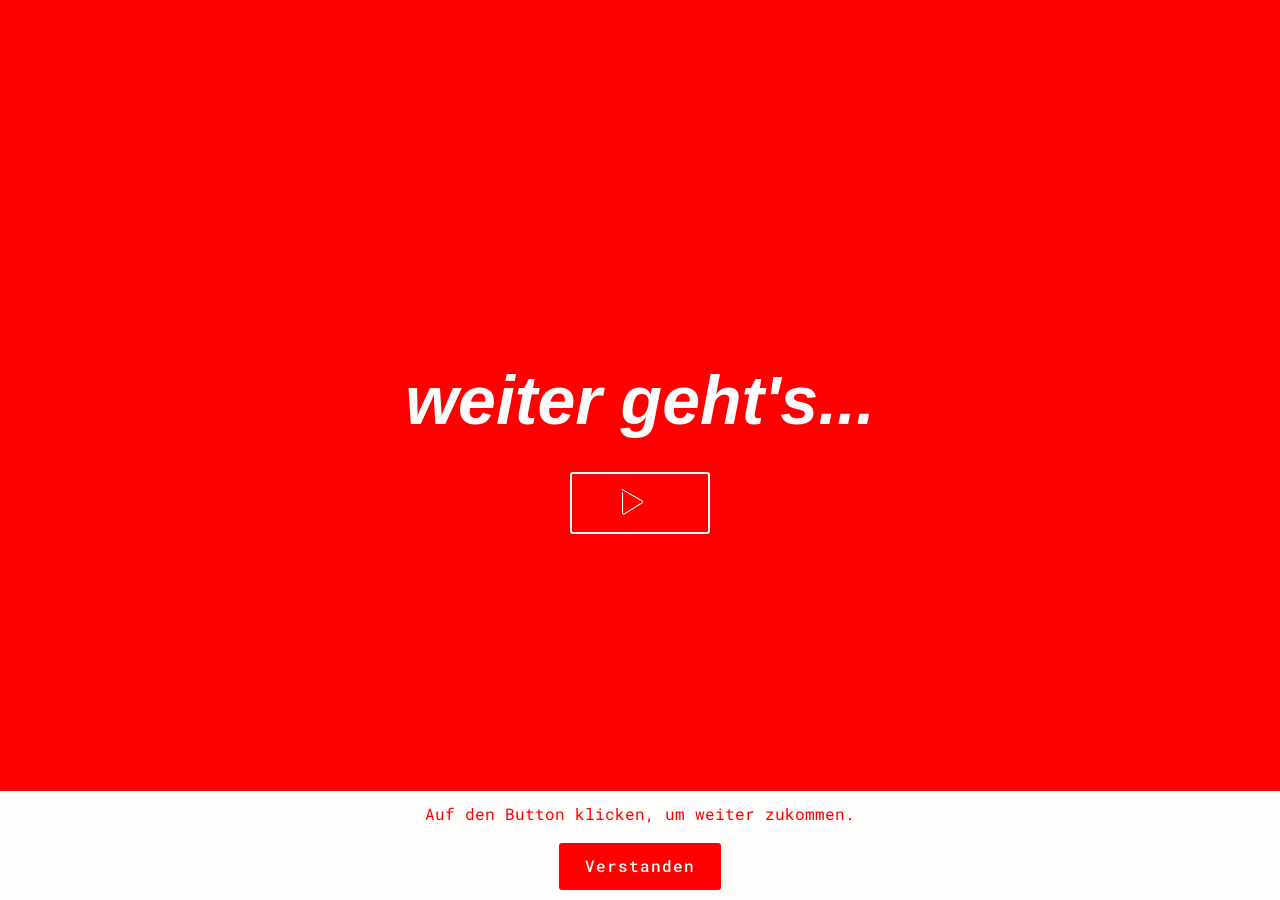
==== commit e1b1be2e: "update" ====
--- a/index.html
+++ b/index.html
@@ -1,7 +1,58 @@
-<!DOCTYPE html><html lang="en"><head><meta charset="utf-8"><meta http-equiv="X-UA-Compatible" content="IE=edge"><meta name="viewport" content="width=device-width,initial-scale=1"><title>Sarajevo_git</title><meta name="generator" content="Publii Open-Source CMS for Static Site"><link rel="canonical" href="./"><link rel="preconnect" href="https://fonts.gstatic.com/" crossorigin><link href="https://fonts.googleapis.com/css?family=PT+Serif:400,700%7CMuli:400,600&amp;display=swap" rel="stylesheet"><link rel="stylesheet" href="./assets/css/p-slider.css?v=5ac81efd5deb502fc3388d1c572c5e3c"><link rel="stylesheet" href="./assets/css/style.css?v=8c03707ad04deb16faa8979cb7841088"><script type="application/ld+json">{"@context":"http://schema.org","@type":"Organization","name":"Sarajevo_git","url":"./"}</script><script>window.addEventListener(
-			        'load',
-			        function load() {
-				        window.removeEventListener('load', load, false);
-				         document.body.classList.remove('js-loading');
-			         },
-			         false);</script><script async src="./assets/js/lazysizes.min.js?v=300b16f1c14e1537e6b064f464ab33b1"></script></head><body class="js-loading"><div class="container"><header class="js-top"><a class="logo" href="./">Sarajevo_git</a><div class="top"><div class="top__search"><form action="./search.html" class="search"><input type="search" name="q" placeholder="search..."></form></div></div></header><main><div class="slider"><div class="slider__viewport zoomIn"><div class="slider__down"><img src="./media/posts/1/IMG_4872.jpg" sizes="(max-width: 56.1875em) 100vw, 60vw" srcset="./media/posts/1/responsive/IMG_4872-xs.jpg 300w, ./media/posts/1/responsive/IMG_4872-sm.jpg 480w, ./media/posts/1/responsive/IMG_4872-md.jpg 768w, ./media/posts/1/responsive/IMG_4872-lg.jpg 1024w, ./media/posts/1/responsive/IMG_4872-xl.jpg 1360w, ./media/posts/1/responsive/IMG_4872-2xl.jpg 1600w, ./media/posts/1/responsive/IMG_4872-3xl.jpg 2560w" alt=""></div><div class="slider__up"><div class="slider__txt is-active"><div class="slider__txtwrap"><h1>Sarajevo</h1><a href="https://leonseeger.de/sarajevo/index.html" class="slider__btn"><span class="slider__btn__txt">View project</span> <span class="slider__btn__icon"><svg><use xlink:href="./assets/svg/svg-map.svg#arrow-next"/></svg></span></a></div></div></div></div><div class="slider-preloader">Do not refresh the page</div></div></main><footer class="footer"><div class="footer__copyright">Powered by Publii</div></footer></div><script defer="defer" src="./assets/js/jquery-3.2.1.slim.min.js?v=5f48fc77cac90c4778fa24ec9c57f37d"></script><script defer="defer" src="./assets/js/scripts.min.js?v=5977caa3bd6c30eab5c559ded3288d58"></script></body></html>+<!DOCTYPE html>
+<html  >
+<head>
+  <!-- Site made with Mobirise Website Builder v4.12.4, https://mobirise.com -->
+  <meta charset="UTF-8">
+  <meta http-equiv="X-UA-Compatible" content="IE=edge">
+  <meta name="generator" content="Mobirise v4.12.4, mobirise.com">
+  <meta name="viewport" content="width=device-width, initial-scale=1, minimum-scale=1">
+  <link rel="shortcut icon" href="assets/images/g460200x200-128x128.png" type="image/x-icon">
+  <meta name="description" content="">
+  
+  
+  <title>Home</title>
+  <link rel="stylesheet" href="assets/web/assets/mobirise-icons/mobirise-icons.css">
+  <link rel="stylesheet" href="assets/bootstrap/css/bootstrap.min.css">
+  <link rel="stylesheet" href="assets/bootstrap/css/bootstrap-grid.min.css">
+  <link rel="stylesheet" href="assets/bootstrap/css/bootstrap-reboot.min.css">
+  <link rel="stylesheet" href="assets/tether/tether.min.css">
+  <link rel="stylesheet" href="assets/theme/css/style.css">
+  <link rel="preload" as="style" href="assets/mobirise/css/mbr-additional.css"><link rel="stylesheet" href="assets/mobirise/css/mbr-additional.css" type="text/css">
+  
+  
+  
+</head>
+<body>
+  <section class="cid-sK14iHFfjO mbr-fullscreen" id="header2-1">
+
+    
+
+    
+
+    <div class="container align-center">
+        <div class="row justify-content-md-center">
+            <div class="mbr-white col-md-10">
+                <h1 class="mbr-section-title mbr-bold pb-3 mbr-fonts-style display-1"><a href="https://leonseeger.de/?p=56"><strong><em>weiter geht's...</em></strong></a></h1>
+                
+                
+                <div class="mbr-section-btn"><a class="btn btn-md btn-white-outline display-4" href="https://leonseeger.de"><span class="mbri-play mbr-iconfont mbr-iconfont-btn"></span></a></div>
+            </div>
+        </div>
+    </div>
+    
+</section>
+
+
+  <section class="engine"><a href="https://mobirise.info/v">html templates</a></section><script src="assets/web/assets/jquery/jquery.min.js"></script>
+  <script src="assets/popper/popper.min.js"></script>
+  <script src="assets/bootstrap/js/bootstrap.min.js"></script>
+  <script src="assets/web/assets/cookies-alert-plugin/cookies-alert-core.js"></script>
+  <script src="assets/web/assets/cookies-alert-plugin/cookies-alert-script.js"></script>
+  <script src="assets/tether/tether.min.js"></script>
+  <script src="assets/smoothscroll/smooth-scroll.js"></script>
+  <script src="assets/theme/js/script.js"></script>
+  
+  
+<input name="cookieData" type="hidden" data-cookie-customDialogSelector='null' data-cookie-colorText='#ff0000' data-cookie-colorBg='rgba(255, 255, 255, 0.99)' data-cookie-textButton='Verstanden' data-cookie-colorButton='#ff0000' data-cookie-colorLink='#ffffff' data-cookie-underlineLink='true' data-cookie-text="Auf den Button klicken, um weiter zukommen. ">
+  </body>
+</html>
--- a/assets/web/assets/mobirise-icons/mobirise-icons.css
+++ b/assets/web/assets/mobirise-icons/mobirise-icons.css
@@ -0,0 +1,477 @@
+@font-face {
+  font-family: 'MobiriseIcons';
+  src:  url('mobirise-icons.eot?spat4u');
+  src:  url('mobirise-icons.eot?spat4u#iefix') format('embedded-opentype'),
+    url('mobirise-icons.ttf?spat4u') format('truetype'),
+    url('mobirise-icons.woff?spat4u') format('woff'),
+    url('mobirise-icons.svg?spat4u#MobiriseIcons') format('svg');
+  font-weight: normal;
+  font-style: normal;
+  font-display: swap;
+}
+
+[class^="mbri-"], [class*=" mbri-"] {
+  /* use !important to prevent issues with browser extensions that change fonts */
+  font-family: MobiriseIcons !important;
+  speak: none;
+  font-style: normal;
+  font-weight: normal;
+  font-variant: normal;
+  text-transform: none;
+  line-height: 1;
+
+  /* Better Font Rendering =========== */
+  -webkit-font-smoothing: antialiased;
+  -moz-osx-font-smoothing: grayscale;
+}
+
+.mbri-add-submenu:before {
+  content: "\e900";
+}
+.mbri-alert:before {
+  content: "\e901";
+}
+.mbri-align-center:before {
+  content: "\e902";
+}
+.mbri-align-justify:before {
+  content: "\e903";
+}
+.mbri-align-left:before {
+  content: "\e904";
+}
+.mbri-align-right:before {
+  content: "\e905";
+}
+.mbri-android:before {
+  content: "\e906";
+}
+.mbri-apple:before {
+  content: "\e907";
+}
+.mbri-arrow-down:before {
+  content: "\e908";
+}
+.mbri-arrow-next:before {
+  content: "\e909";
+}
+.mbri-arrow-prev:before {
+  content: "\e90a";
+}
+.mbri-arrow-up:before {
+  content: "\e90b";
+}
+.mbri-bold:before {
+  content: "\e90c";
+}
+.mbri-bookmark:before {
+  content: "\e90d";
+}
+.mbri-bootstrap:before {
+  content: "\e90e";
+}
+.mbri-briefcase:before {
+  content: "\e90f";
+}
+.mbri-browse:before {
+  content: "\e910";
+}
+.mbri-bulleted-list:before {
+  content: "\e911";
+}
+.mbri-calendar:before {
+  content: "\e912";
+}
+.mbri-camera:before {
+  content: "\e913";
+}
+.mbri-cart-add:before {
+  content: "\e914";
+}
+.mbri-cart-full:before {
+  content: "\e915";
+}
+.mbri-cash:before {
+  content: "\e916";
+}
+.mbri-change-style:before {
+  content: "\e917";
+}
+.mbri-chat:before {
+  content: "\e918";
+}
+.mbri-clock:before {
+  content: "\e919";
+}
+.mbri-close:before {
+  content: "\e91a";
+}
+.mbri-cloud:before {
+  content: "\e91b";
+}
+.mbri-code:before {
+  content: "\e91c";
+}
+.mbri-contact-form:before {
+  content: "\e91d";
+}
+.mbri-credit-card:before {
+  content: "\e91e";
+}
+.mbri-cursor-click:before {
+  content: "\e91f";
+}
+.mbri-cust-feedback:before {
+  content: "\e920";
+}
+.mbri-database:before {
+  content: "\e921";
+}
+.mbri-delivery:before {
+  content: "\e922";
+}
+.mbri-desktop:before {
+  content: "\e923";
+}
+.mbri-devices:before {
+  content: "\e924";
+}
+.mbri-down:before {
+  content: "\e925";
+}
+.mbri-download:before {
+  content: "\e989";
+}
+.mbri-drag-n-drop:before {
+  content: "\e927";
+}
+.mbri-drag-n-drop2:before {
+  content: "\e928";
+}
+.mbri-edit:before {
+  content: "\e929";
+}
+.mbri-edit2:before {
+  content: "\e92a";
+}
+.mbri-error:before {
+  content: "\e92b";
+}
+.mbri-extension:before {
+  content: "\e92c";
+}
+.mbri-features:before {
+  content: "\e92d";
+}
+.mbri-file:before {
+  content: "\e92e";
+}
+.mbri-flag:before {
+  content: "\e92f";
+}
+.mbri-folder:before {
+  content: "\e930";
+}
+.mbri-gift:before {
+  content: "\e931";
+}
+.mbri-github:before {
+  content: "\e932";
+}
+.mbri-globe:before {
+  content: "\e933";
+}
+.mbri-globe-2:before {
+  content: "\e934";
+}
+.mbri-growing-chart:before {
+  content: "\e935";
+}
+.mbri-hearth:before {
+  content: "\e936";
+}
+.mbri-help:before {
+  content: "\e937";
+}
+.mbri-home:before {
+  content: "\e938";
+}
+.mbri-hot-cup:before {
+  content: "\e939";
+}
+.mbri-idea:before {
+  content: "\e93a";
+}
+.mbri-image-gallery:before {
+  content: "\e93b";
+}
+.mbri-image-slider:before {
+  content: "\e93c";
+}
+.mbri-info:before {
+  content: "\e93d";
+}
+.mbri-italic:before {
+  content: "\e93e";
+}
+.mbri-key:before {
+  content: "\e93f";
+}
+.mbri-laptop:before {
+  content: "\e940";
+}
+.mbri-layers:before {
+  content: "\e941";
+}
+.mbri-left-right:before {
+  content: "\e942";
+}
+.mbri-left:before {
+  content: "\e943";
+}
+.mbri-letter:before {
+  content: "\e944";
+}
+.mbri-like:before {
+  content: "\e945";
+}
+.mbri-link:before {
+  content: "\e946";
+}
+.mbri-lock:before {
+  content: "\e947";
+}
+.mbri-login:before {
+  content: "\e948";
+}
+.mbri-logout:before {
+  content: "\e949";
+}
+.mbri-magic-stick:before {
+  content: "\e94a";
+}
+.mbri-map-pin:before {
+  content: "\e94b";
+}
+.mbri-menu:before {
+  content: "\e94c";
+}
+.mbri-mobile:before {
+  content: "\e94d";
+}
+.mbri-mobile2:before {
+  content: "\e94e";
+}
+.mbri-mobirise:before {
+  content: "\e94f";
+}
+.mbri-more-horizontal:before {
+  content: "\e950";
+}
+.mbri-more-vertical:before {
+  content: "\e951";
+}
+.mbri-music:before {
+  content: "\e952";
+}
+.mbri-new-file:before {
+  content: "\e953";
+}
+.mbri-numbered-list:before {
+  content: "\e954";
+}
+.mbri-opened-folder:before {
+  content: "\e955";
+}
+.mbri-pages:before {
+  content: "\e956";
+}
+.mbri-paper-plane:before {
+  content: "\e957";
+}
+.mbri-paperclip:before {
+  content: "\e958";
+}
+.mbri-photo:before {
+  content: "\e959";
+}
+.mbri-photos:before {
+  content: "\e95a";
+}
+.mbri-pin:before {
+  content: "\e95b";
+}
+.mbri-play:before {
+  content: "\e95c";
+}
+.mbri-plus:before {
+  content: "\e95d";
+}
+.mbri-preview:before {
+  content: "\e95e";
+}
+.mbri-print:before {
+  content: "\e95f";
+}
+.mbri-protect:before {
+  content: "\e960";
+}
+.mbri-question:before {
+  content: "\e961";
+}
+.mbri-quote-left:before {
+  content: "\e962";
+}
+.mbri-quote-right:before {
+  content: "\e963";
+}
+.mbri-refresh:before {
+  content: "\e964";
+}
+.mbri-responsive:before {
+  content: "\e965";
+}
+.mbri-right:before {
+  content: "\e966";
+}
+.mbri-rocket:before {
+  content: "\e967";
+}
+.mbri-sad-face:before {
+  content: "\e968";
+}
+.mbri-sale:before {
+  content: "\e969";
+}
+.mbri-save:before {
+  content: "\e96a";
+}
+.mbri-search:before {
+  content: "\e96b";
+}
+.mbri-setting:before {
+  content: "\e96c";
+}
+.mbri-setting2:before {
+  content: "\e96d";
+}
+.mbri-setting3:before {
+  content: "\e96e";
+}
+.mbri-share:before {
+  content: "\e96f";
+}
+.mbri-shopping-bag:before {
+  content: "\e970";
+}
+.mbri-shopping-basket:before {
+  content: "\e971";
+}
+.mbri-shopping-cart:before {
+  content: "\e972";
+}
+.mbri-sites:before {
+  content: "\e973";
+}
+.mbri-smile-face:before {
+  content: "\e974";
+}
+.mbri-speed:before {
+  content: "\e975";
+}
+.mbri-star:before {
+  content: "\e976";
+}
+.mbri-success:before {
+  content: "\e977";
+}
+.mbri-sun:before {
+  content: "\e978";
+}
+.mbri-sun2:before {
+  content: "\e979";
+}
+.mbri-tablet:before {
+  content: "\e97a";
+}
+.mbri-tablet-vertical:before {
+  content: "\e97b";
+}
+.mbri-target:before {
+  content: "\e97c";
+}
+.mbri-timer:before {
+  content: "\e97d";
+}
+.mbri-to-ftp:before {
+  content: "\e97e";
+}
+.mbri-to-local-drive:before {
+  content: "\e97f";
+}
+.mbri-touch-swipe:before {
+  content: "\e980";
+}
+.mbri-touch:before {
+  content: "\e981";
+}
+.mbri-trash:before {
+  content: "\e982";
+}
+.mbri-underline:before {
+  content: "\e983";
+}
+.mbri-unlink:before {
+  content: "\e984";
+}
+.mbri-unlock:before {
+  content: "\e985";
+}
+.mbri-up-down:before {
+  content: "\e986";
+}
+.mbri-up:before {
+  content: "\e987";
+}
+.mbri-update:before {
+  content: "\e988";
+}
+.mbri-upload:before {
+ content: "\e926"; 
+}
+.mbri-user:before {
+  content: "\e98a";
+}
+.mbri-user2:before {
+  content: "\e98b";
+}
+.mbri-users:before {
+  content: "\e98c";
+}
+.mbri-video:before {
+  content: "\e98d";
+}
+.mbri-video-play:before {
+  content: "\e98e";
+}
+.mbri-watch:before {
+  content: "\e98f";
+}
+.mbri-website-theme:before {
+  content: "\e990";
+}
+.mbri-wifi:before {
+  content: "\e991";
+}
+.mbri-windows:before {
+  content: "\e992";
+}
+.mbri-zoom-out:before {
+  content: "\e993";
+}
+.mbri-redo:before {
+  content: "\e994";
+}
+.mbri-undo:before {
+  content: "\e995";
+}
--- a/assets/theme/css/style.css
+++ b/assets/theme/css/style.css
@@ -0,0 +1,1142 @@
+/*!
+ * Mobirise v4 theme (https://mobirise.com/)
+ * Copyright 2017 Mobirise
+ */
+section {
+  background-color: #eeeeee;
+}
+
+.form-control:focus {
+  box-shadow: none;
+}
+
+:focus {
+  outline: none;
+}
+
+body {
+  font-style: normal;
+  line-height: 1.5;
+}
+
+section,
+.container,
+.container-fluid {
+  position: relative;
+  word-wrap: break-word;
+}
+
+a.mbr-iconfont:hover {
+  text-decoration: none;
+}
+
+.article .lead p,
+.article .lead ul,
+.article .lead ol,
+.article .lead pre,
+.article .lead blockquote {
+  margin-bottom: 0;
+}
+
+ul,
+ol,
+pre,
+blockquote {
+  margin-bottom: 2.3125rem;
+}
+
+pre {
+  background: #f4f4f4;
+  padding: 10px 24px;
+  white-space: pre-wrap;
+}
+
+.inactive {
+  -webkit-user-select: none;
+  -moz-user-select: none;
+  -ms-user-select: none;
+  user-select: none;
+  pointer-events: none;
+  -webkit-user-drag: none;
+  user-drag: none;
+}
+
+.mbr-section__comments .row {
+  justify-content: center;
+  -webkit-justify-content: center;
+}
+
+a {
+  font-style: normal;
+  font-weight: 400;
+  cursor: pointer;
+}
+
+a, a:hover {
+  text-decoration: none;
+}
+
+figure {
+  margin-bottom: 0;
+}
+
+body {
+  color: #232323;
+}
+
+h1,
+h2,
+h3,
+h4,
+h5,
+h6,
+.h1,
+.h2,
+.h3,
+.h4,
+.h5,
+.h6,
+.display-1,
+.display-2,
+.display-3,
+.display-4 {
+  line-height: 1;
+  word-break: break-word;
+  word-wrap: break-word;
+}
+
+.mbr-section-title {
+  font-style: normal;
+  line-height: 1.2;
+}
+
+.mbr-section-subtitle {
+  line-height: 1.3;
+}
+
+.mbr-text {
+  font-style: normal;
+  line-height: 1.6;
+}
+
+b,
+strong {
+  font-weight: bold;
+}
+
+blockquote {
+  padding: 10px 0 10px 20px;
+  position: relative;
+  border-left: 2px solid;
+  border-color: #ff3366;
+}
+
+input:-webkit-autofill, input:-webkit-autofill:hover, input:-webkit-autofill:focus, input:-webkit-autofill:active {
+  transition-delay: 9999s;
+  transition-property: background-color, color;
+}
+
+textarea[type='hidden'] {
+  display: none;
+}
+
+body {
+  position: relative;
+}
+
+section {
+  background-position: 50% 50%;
+  background-repeat: no-repeat;
+  background-size: cover;
+}
+
+section .mbr-background-video,
+section .mbr-background-video-preview {
+  position: absolute;
+  bottom: 0;
+  left: 0;
+  right: 0;
+  top: 0;
+}
+
+.hidden {
+  visibility: hidden;
+}
+
+.mbr-z-index20 {
+  z-index: 20;
+}
+
+/*! Base colors */
+.mbr-white {
+  color: #ffffff;
+}
+
+.mbr-black {
+  color: #000000;
+}
+
+.mbr-bg-white {
+  background-color: #ffffff;
+}
+
+.mbr-bg-black {
+  background-color: #000000;
+}
+
+/*! Text-aligns */
+.align-left {
+  text-align: left;
+}
+
+.align-center {
+  text-align: center;
+}
+
+.align-right {
+  text-align: right;
+}
+
+@media (max-width: 767px) {
+  .align-left,
+  .align-center,
+  .align-right,
+  .mbr-section-btn,
+  .mbr-section-title {
+    text-align: center;
+  }
+}
+
+/*! Font-weight  */
+.mbr-light {
+  font-weight: 300;
+}
+
+.mbr-regular {
+  font-weight: 400;
+}
+
+.mbr-semibold {
+  font-weight: 500;
+}
+
+.mbr-bold {
+  font-weight: 700;
+}
+
+/*! Media  */
+.media-size-item {
+  -moz-flex: 1 1 auto;
+  -o-flex: 1 1 auto;
+  flex: 1 1 auto;
+}
+
+.media-content {
+  flex-basis: 100%;
+}
+
+.media-container-row {
+  display: flex;
+  flex-direction: row;
+  flex-wrap: wrap;
+  justify-content: center;
+  align-content: center;
+  align-items: start;
+}
+
+.media-container-row .media-size-item {
+  width: 400px;
+}
+
+.media-container-column {
+  display: flex;
+  flex-direction: column;
+  flex-wrap: wrap;
+  justify-content: center;
+  align-content: center;
+  align-items: stretch;
+}
+
+.media-container-column > * {
+  width: 100%;
+}
+
+@media (min-width: 992px) {
+  .media-container-row {
+    flex-wrap: nowrap;
+  }
+}
+
+figure {
+  overflow: hidden;
+}
+
+figure[mbr-media-size] {
+  transition: width 0.1s;
+}
+
+.mbr-figure img,
+.mbr-figure iframe {
+  display: block;
+  width: 100%;
+}
+
+.card {
+  background-color: transparent;
+  border: none;
+}
+
+.card-box {
+  width: 100%;
+}
+
+.card-img {
+  text-align: center;
+  flex-shrink: 0;
+  -webkit-flex-shrink: 0;
+}
+
+.media {
+  max-width: 100%;
+  margin: 0 auto;
+}
+
+.mbr-figure {
+  -ms-grid-row-align: center;
+  align-self: center;
+}
+
+.media-container > div {
+  max-width: 100%;
+}
+
+.mbr-figure img,
+.card-img img {
+  width: 100%;
+}
+
+@media (max-width: 991px) {
+  .media-size-item {
+    width: auto !important;
+  }
+  .media {
+    width: auto;
+  }
+  .mbr-figure {
+    width: 100% !important;
+  }
+}
+
+/*! Buttons */
+.btn {
+  font-weight: 500;
+  border-width: 2px;
+  font-style: normal;
+  letter-spacing: 1px;
+  margin: .4rem .8rem;
+  white-space: normal;
+  transition: all .3s ease-in-out;
+  display: inline-flex;
+  align-items: center;
+  justify-content: center;
+  word-break: break-word;
+  -webkit-align-items: center;
+  -webkit-justify-content: center;
+  display: -webkit-inline-flex;
+}
+
+.btn-sm {
+  font-weight: 500;
+  letter-spacing: 1px;
+  transition: all .3s ease-in-out;
+}
+
+.btn-md {
+  font-weight: 500;
+  letter-spacing: 1px;
+  margin: .4rem .8rem !important;
+  transition: all .3s ease-in-out;
+}
+
+.btn-lg {
+  font-weight: 500;
+  letter-spacing: 1px;
+  margin: .4rem .8rem !important;
+  transition: all .3s ease-in-out;
+}
+
+.mbr-section-btn {
+  margin-left: -0.25rem;
+  margin-right: -0.25rem;
+  font-size: 0;
+}
+
+nav .mbr-section-btn {
+  margin-left: 0rem;
+  margin-right: 0rem;
+}
+
+.btn-form {
+  border-radius: 0;
+}
+
+.btn-form:hover {
+  cursor: pointer;
+}
+
+/*! Btn icon margin */
+.btn .mbr-iconfont,
+.btn.btn-sm .mbr-iconfont {
+  cursor: pointer;
+  margin-right: 0.5rem;
+}
+
+.btn.btn-md .mbr-iconfont,
+.btn.btn-md .mbr-iconfont {
+  margin-right: 0.8rem;
+}
+
+.mbr-regular {
+  font-weight: 400;
+}
+
+.mbr-semibold {
+  font-weight: 500;
+}
+
+.mbr-bold {
+  font-weight: 700;
+}
+
+[type='submit'] {
+  -webkit-appearance: none;
+}
+
+/*! Full-screen */
+.mbr-fullscreen .mbr-overlay {
+  min-height: 100vh;
+}
+
+.mbr-fullscreen {
+  display: flex;
+  display: -moz-flex;
+  display: -ms-flex;
+  display: -o-flex;
+  align-items: center;
+  -webkit-align-items: center;
+  min-height: 100vh;
+  padding-top: 3rem;
+  padding-bottom: 3rem;
+}
+
+/*! Map */
+.map {
+  height: 25rem;
+  position: relative;
+}
+
+.map iframe {
+  width: 100%;
+  height: 100%;
+}
+
+.mbr-overlay {
+  background-color: #000;
+  bottom: 0;
+  left: 0;
+  opacity: .5;
+  position: absolute;
+  right: 0;
+  top: 0;
+  z-index: 0;
+  pointer-events: none;
+}
+
+/* Form */
+blockquote {
+  font-style: italic;
+  padding: 10px 0 10px 20px;
+  font-size: 1.09rem;
+  position: relative;
+  border-width: 3px;
+}
+
+.form-control {
+  background-color: #f5f5f5;
+  box-shadow: none;
+  color: #565656;
+  line-height: 1.43;
+  min-height: 3.5em;
+  padding: 1.07em .5em;
+}
+
+.form-control, .form-control:focus {
+  border: 1px solid #e8e8e8;
+}
+
+.form-active .form-control:invalid {
+  border-color: red;
+}
+
+.form-control-label {
+  position: relative;
+  cursor: pointer;
+  margin-bottom: .357em;
+  padding: 0;
+}
+
+.alert {
+  color: #ffffff;
+  border-radius: 0;
+  border: 0;
+  font-size: .875rem;
+  line-height: 1.5;
+  margin-bottom: 1.875rem;
+  padding: 1.25rem;
+  position: relative;
+}
+
+.alert.alert-form::after {
+  background-color: inherit;
+  bottom: -7px;
+  content: "";
+  display: block;
+  height: 14px;
+  left: 50%;
+  margin-left: -7px;
+  position: absolute;
+  transform: rotate(45deg);
+  width: 14px;
+  -webkit-transform: rotate(45deg);
+}
+
+.form-asterisk {
+  font-family: initial;
+  position: absolute;
+  top: -2px;
+  font-weight: normal;
+}
+
+/*! Scroll to top arrow */
+#scrollToTop a i:before {
+  content: '';
+  position: absolute;
+  height: 40%;
+  top: 25%;
+  background: #fff;
+  width: 2px;
+  left: calc(50% - 1px);
+}
+
+#scrollToTop a i:after {
+  content: '';
+  position: absolute;
+  display: block;
+  border-top: 2px solid #fff;
+  border-right: 2px solid #fff;
+  width: 40%;
+  height: 40%;
+  left: 30%;
+  bottom: 30%;
+  transform: rotate(135deg);
+  -webkit-transform: rotate(135deg);
+}
+
+.mbr-arrow-up {
+  bottom: 25px;
+  right: 90px;
+  position: fixed;
+  text-align: right;
+  z-index: 5000;
+  color: #ffffff;
+  font-size: 32px;
+  transform: rotate(180deg);
+  -webkit-transform: rotate(180deg);
+}
+
+.mbr-arrow-up a {
+  background: rgba(0, 0, 0, 0.2);
+  border-radius: 3px;
+  color: #fff;
+  display: inline-block;
+  height: 60px;
+  width: 60px;
+  outline-style: none !important;
+  position: relative;
+  text-decoration: none;
+  transition: all 0.3s ease-in-out;
+  cursor: pointer;
+  text-align: center;
+}
+
+.mbr-arrow-up a:hover {
+  background-color: rgba(0, 0, 0, 0.4);
+}
+
+.mbr-arrow-up a i {
+  line-height: 60px;
+}
+
+.mbr-arrow-up-icon {
+  display: block;
+  color: #fff;
+}
+
+.mbr-arrow-up-icon::before {
+  content: '\203a';
+  display: inline-block;
+  font-family: serif;
+  font-size: 32px;
+  line-height: 1;
+  font-style: normal;
+  position: relative;
+  top: 6px;
+  left: -4px;
+  -webkit-transform: rotate(-90deg);
+  transform: rotate(-90deg);
+}
+
+/*! Arrow Down */
+.mbr-arrow {
+  position: absolute;
+  bottom: 45px;
+  left: 50%;
+  width: 60px;
+  height: 60px;
+  cursor: pointer;
+  background-color: rgba(80, 80, 80, 0.5);
+  border-radius: 50%;
+  -webkit-transform: translateX(-50%);
+  transform: translateX(-50%);
+}
+
+.mbr-arrow > a {
+  display: inline-block;
+  text-decoration: none;
+  outline-style: none;
+  -webkit-animation: arrowdown 1.7s ease-in-out infinite;
+  animation: arrowdown 1.7s ease-in-out infinite;
+}
+
+.mbr-arrow > a > i {
+  position: absolute;
+  top: -2px;
+  left: 15px;
+  font-size: 2rem;
+}
+
+@keyframes arrowdown {
+  0% {
+    transform: translateY(0px);
+    -webkit-transform: translateY(0px);
+  }
+  50% {
+    transform: translateY(-5px);
+    -webkit-transform: translateY(-5px);
+  }
+  100% {
+    transform: translateY(0px);
+    -webkit-transform: translateY(0px);
+  }
+}
+
+@-webkit-keyframes arrowdown {
+  0% {
+    transform: translateY(0px);
+    -webkit-transform: translateY(0px);
+  }
+  50% {
+    transform: translateY(-5px);
+    -webkit-transform: translateY(-5px);
+  }
+  100% {
+    transform: translateY(0px);
+    -webkit-transform: translateY(0px);
+  }
+}
+
+@media (max-width: 500px) {
+  .mbr-arrow-up {
+    left: 50%;
+    right: auto;
+    transform: translateX(-50%) rotate(180deg);
+    -webkit-transform: translateX(-50%) rotate(180deg);
+  }
+}
+
+/*Gradients animation*/
+@keyframes gradient-animation {
+  from {
+    background-position: 0% 100%;
+    -webkit-animation-timing-function: ease-in-out;
+            animation-timing-function: ease-in-out;
+  }
+  to {
+    background-position: 100% 0%;
+    -webkit-animation-timing-function: ease-in-out;
+            animation-timing-function: ease-in-out;
+  }
+}
+
+@-webkit-keyframes gradient-animation {
+  from {
+    background-position: 0% 100%;
+    -webkit-animation-timing-function: ease-in-out;
+            animation-timing-function: ease-in-out;
+  }
+  to {
+    background-position: 100% 0%;
+    -webkit-animation-timing-function: ease-in-out;
+            animation-timing-function: ease-in-out;
+  }
+}
+
+.bg-gradient {
+  background-size: 200% 200%;
+  animation: gradient-animation 5s infinite alternate;
+  -webkit-animation: gradient-animation 5s infinite alternate;
+}
+
+.menu .navbar-brand {
+  display: -webkit-flex;
+}
+
+.menu .navbar-brand span {
+  display: flex;
+  display: -webkit-flex;
+}
+
+.menu .navbar-brand .navbar-caption-wrap {
+  display: -webkit-flex;
+}
+
+.menu .navbar-brand .navbar-logo img {
+  display: -webkit-flex;
+}
+
+@media (min-width: 768px) and (max-width: 1023px) {
+  .menu .navbar-toggleable-sm .navbar-nav {
+    display: -ms-flexbox;
+  }
+}
+
+@media (max-width: 1023px) {
+  .menu .navbar-collapse {
+    max-height: 93.5vh;
+  }
+  .menu .navbar-collapse.show {
+    overflow: auto;
+  }
+}
+
+@media (min-width: 1024px) {
+  .menu .navbar-nav.nav-dropdown {
+    display: -webkit-flex;
+  }
+  .menu .navbar-toggleable-sm .navbar-collapse {
+    display: -webkit-flex !important;
+  }
+  .menu .collapsed .navbar-collapse {
+    max-height: 93.5vh;
+  }
+  .menu .collapsed .navbar-collapse.show {
+    overflow: auto;
+  }
+}
+
+@media (max-width: 767px) {
+  .menu .navbar-collapse {
+    max-height: 80vh;
+  }
+}
+
+/* Others*/
+.note-check a[data-value=Rubik] {
+  font-style: normal;
+}
+
+.mbr-arrow a {
+  color: #ffffff;
+}
+
+@media (max-width: 767px) {
+  .mbr-arrow {
+    display: none;
+  }
+}
+
+.navbar {
+  display: -webkit-flex;
+  -webkit-flex-wrap: wrap;
+  -webkit-align-items: center;
+  -webkit-justify-content: space-between;
+}
+
+.navbar-collapse {
+  -webkit-flex-basis: 100%;
+  -webkit-flex-grow: 1;
+  -webkit-align-items: center;
+}
+
+.nav-dropdown .link {
+  padding: 0.667em 1.667em !important;
+  margin: 0 !important;
+}
+
+.nav {
+  display: -webkit-flex;
+  -webkit-flex-wrap: wrap;
+}
+
+.row {
+  display: -webkit-flex;
+  -webkit-flex-wrap: wrap;
+}
+
+.justify-content-center {
+  -webkit-justify-content: center;
+}
+
+.form-inline {
+  display: -webkit-flex;
+  -webkit-align-items: center;
+}
+
+.card-wrapper {
+  -webkit-flex: 1;
+}
+
+.carousel-control {
+  z-index: 10;
+  display: -webkit-flex;
+  -webkit-align-items: center;
+  -webkit-justify-content: center;
+}
+
+.carousel-controls {
+  display: -webkit-flex;
+}
+
+.media {
+  display: -webkit-flex;
+}
+
+.form-group:focus {
+  outline: none;
+}
+
+.jq-selectbox__select {
+  padding: 1.07em 0.5em;
+  position: absolute;
+  top: 0;
+  left: 0;
+  width: 100%;
+}
+
+.jq-selectbox__dropdown {
+  position: absolute;
+  top: 100%;
+  left: 0 !important;
+  width: 100% !important;
+}
+
+.jq-selectbox__trigger-arrow {
+  -webkit-transform: translateY(-50%);
+          transform: translateY(-50%);
+}
+
+.jq-selectbox li {
+  padding: 1.07em 0.5em;
+}
+
+input[type='range'] {
+  padding-left: 0 !important;
+  padding-right: 0 !important;
+}
+
+.modal-dialog,
+.modal-content {
+  height: 100%;
+}
+
+.modal-dialog .carousel-inner {
+  height: calc(100vh - 1.75rem);
+}
+
+@media (max-width: 575px) {
+  .modal-dialog .carousel-inner {
+    height: calc(100vh - 1rem);
+  }
+}
+
+.carousel-item {
+  text-align: center;
+}
+
+.carousel-item img {
+  margin: auto;
+}
+
+.navbar-toggler {
+  align-self: flex-start;
+  padding: 0.25rem 0.75rem;
+  font-size: 1.25rem;
+  line-height: 1;
+  background: transparent;
+  border: 1px solid transparent;
+  border-radius: 0.25rem;
+}
+
+.navbar-toggler:focus,
+.navbar-toggler:hover {
+  text-decoration: none;
+}
+
+.navbar-toggler-icon {
+  display: inline-block;
+  width: 1.5em;
+  height: 1.5em;
+  vertical-align: middle;
+  content: '';
+  background: no-repeat center center;
+  background-size: 100% 100%;
+}
+
+.navbar-toggler-left {
+  position: absolute;
+  left: 1rem;
+}
+
+.navbar-toggler-right {
+  position: absolute;
+  right: 1rem;
+}
+
+@media (max-width: 575px) {
+  .navbar-toggleable .navbar-nav .dropdown-menu {
+    position: static;
+    float: none;
+  }
+  .navbar-toggleable > .container {
+    padding-right: 0;
+    padding-left: 0;
+  }
+}
+
+@media (min-width: 576px) {
+  .navbar-toggleable {
+    flex-direction: row;
+    flex-wrap: nowrap;
+    align-items: center;
+  }
+  .navbar-toggleable .navbar-nav {
+    flex-direction: row;
+  }
+  .navbar-toggleable .navbar-nav .nav-link {
+    padding-right: 0.5rem;
+    padding-left: 0.5rem;
+  }
+  .navbar-toggleable > .container {
+    display: flex;
+    flex-wrap: nowrap;
+    align-items: center;
+  }
+  .navbar-toggleable .navbar-collapse {
+    display: flex !important;
+    width: 100%;
+  }
+  .navbar-toggleable .navbar-toggler {
+    display: none;
+  }
+}
+
+@media (max-width: 767px) {
+  .navbar-toggleable-sm .navbar-nav .dropdown-menu {
+    position: static;
+    float: none;
+  }
+  .navbar-toggleable-sm > .container {
+    padding-right: 0;
+    padding-left: 0;
+  }
+}
+
+@media (min-width: 768px) {
+  .navbar-toggleable-sm {
+    flex-direction: row;
+    flex-wrap: nowrap;
+    align-items: center;
+  }
+  .navbar-toggleable-sm .navbar-nav {
+    flex-direction: row;
+  }
+  .navbar-toggleable-sm .navbar-nav .nav-link {
+    padding-right: 0.5rem;
+    padding-left: 0.5rem;
+  }
+  .navbar-toggleable-sm > .container {
+    display: flex;
+    flex-wrap: nowrap;
+    align-items: center;
+  }
+  .navbar-toggleable-sm .navbar-collapse {
+    display: none;
+    width: 100%;
+  }
+  .navbar-toggleable-sm .navbar-toggler {
+    display: none;
+  }
+}
+
+@media (max-width: 1023px) {
+  .navbar-toggleable-md .navbar-nav .dropdown-menu {
+    position: static;
+    float: none;
+  }
+  .navbar-toggleable-md > .container {
+    padding-right: 0;
+    padding-left: 0;
+  }
+}
+
+@media (min-width: 1024px) {
+  .navbar-toggleable-md {
+    flex-direction: row;
+    flex-wrap: nowrap;
+    align-items: center;
+  }
+  .navbar-toggleable-md .navbar-nav {
+    flex-direction: row;
+  }
+  .navbar-toggleable-md .navbar-nav .nav-link {
+    padding-right: 0.5rem;
+    padding-left: 0.5rem;
+  }
+  .navbar-toggleable-md > .container {
+    display: flex;
+    flex-wrap: nowrap;
+    align-items: center;
+  }
+  .navbar-toggleable-md .navbar-collapse {
+    display: flex !important;
+    width: 100%;
+  }
+  .navbar-toggleable-md .navbar-toggler {
+    display: none;
+  }
+}
+
+@media (max-width: 1199px) {
+  .navbar-toggleable-lg .navbar-nav .dropdown-menu {
+    position: static;
+    float: none;
+  }
+  .navbar-toggleable-lg > .container {
+    padding-right: 0;
+    padding-left: 0;
+  }
+}
+
+@media (min-width: 1200px) {
+  .navbar-toggleable-lg {
+    flex-direction: row;
+    flex-wrap: nowrap;
+    align-items: center;
+  }
+  .navbar-toggleable-lg .navbar-nav {
+    flex-direction: row;
+  }
+  .navbar-toggleable-lg .navbar-nav .nav-link {
+    padding-right: 0.5rem;
+    padding-left: 0.5rem;
+  }
+  .navbar-toggleable-lg > .container {
+    display: flex;
+    flex-wrap: nowrap;
+    align-items: center;
+  }
+  .navbar-toggleable-lg .navbar-collapse {
+    display: flex !important;
+    width: 100%;
+  }
+  .navbar-toggleable-lg .navbar-toggler {
+    display: none;
+  }
+}
+
+.navbar-toggleable-xl {
+  flex-direction: row;
+  flex-wrap: nowrap;
+  align-items: center;
+}
+
+.navbar-toggleable-xl .navbar-nav .dropdown-menu {
+  position: static;
+  float: none;
+}
+
+.navbar-toggleable-xl > .container {
+  padding-right: 0;
+  padding-left: 0;
+}
+
+.navbar-toggleable-xl .navbar-nav {
+  flex-direction: row;
+}
+
+.navbar-toggleable-xl .navbar-nav .nav-link {
+  padding-right: 0.5rem;
+  padding-left: 0.5rem;
+}
+
+.navbar-toggleable-xl > .container {
+  display: flex;
+  flex-wrap: nowrap;
+  align-items: center;
+}
+
+.navbar-toggleable-xl .navbar-collapse {
+  display: flex !important;
+  width: 100%;
+}
+
+.navbar-toggleable-xl .navbar-toggler {
+  display: none;
+}
+
+.card-img {
+  width: auto;
+}
+
+.menu .navbar.collapsed:not(.beta-menu) {
+  flex-direction: column;
+}
+
+.carousel-item.active,
+.carousel-item-next,
+.carousel-item-prev {
+  display: flex;
+}
+
+.note-air-layout .dropup .dropdown-menu,
+.note-air-layout .navbar-fixed-bottom .dropdown .dropdown-menu {
+  bottom: initial !important;
+}
+
+html,
+body {
+  height: auto;
+  min-height: 100vh;
+}
+
+.dropup .dropdown-toggle::after {
+  display: none;
+}
+.engine {
+	position: absolute;
+	text-indent: -2400px;
+	text-align: center;
+	padding: 0;
+	top: 0;
+	left: -2400px;
+}
--- a/assets/mobirise/css/mbr-additional.css
+++ b/assets/mobirise/css/mbr-additional.css
@@ -0,0 +1,631 @@
+@import url(https://fonts.googleapis.com/css?family=Rubik:300,400,500,600,700,800,900,300i,400i,500i,600i,700i,800i,900i&display=swap);
+@import url(https://fonts.googleapis.com/css?family=Roboto+Mono:100,200,300,400,500,600,700,100i,200i,300i,400i,500i,600i,700i&display=swap);
+
+
+
+
+
+body {
+  font-family: Rubik;
+}
+.display-1 {
+  font-family: 'Rubik', sans-serif;
+  font-size: 4.25rem;
+  font-display: swap;
+}
+.display-1 > .mbr-iconfont {
+  font-size: 6.8rem;
+}
+.display-2 {
+  font-family: 'Roboto Mono', monospace;
+  font-size: 3rem;
+  font-display: swap;
+}
+.display-2 > .mbr-iconfont {
+  font-size: 4.8rem;
+}
+.display-4 {
+  font-family: 'Roboto Mono', monospace;
+  font-size: 1rem;
+  font-display: swap;
+}
+.display-4 > .mbr-iconfont {
+  font-size: 1.6rem;
+}
+.display-5 {
+  font-family: 'Roboto Mono', monospace;
+  font-size: 1.5rem;
+  font-display: swap;
+}
+.display-5 > .mbr-iconfont {
+  font-size: 2.4rem;
+}
+.display-7 {
+  font-family: 'Roboto Mono', monospace;
+  font-size: 1rem;
+  font-display: swap;
+}
+.display-7 > .mbr-iconfont {
+  font-size: 1.6rem;
+}
+/* ---- Fluid typography for mobile devices ---- */
+/* 1.4 - font scale ratio ( bootstrap == 1.42857 ) */
+/* 100vw - current viewport width */
+/* (48 - 20)  48 == 48rem == 768px, 20 == 20rem == 320px(minimal supported viewport) */
+/* 0.65 - min scale variable, may vary */
+@media (max-width: 768px) {
+  .display-1 {
+    font-size: 3.4rem;
+    font-size: calc( 2.1374999999999997rem + (4.25 - 2.1374999999999997) * ((100vw - 20rem) / (48 - 20)));
+    line-height: calc( 1.4 * (2.1374999999999997rem + (4.25 - 2.1374999999999997) * ((100vw - 20rem) / (48 - 20))));
+  }
+  .display-2 {
+    font-size: 2.4rem;
+    font-size: calc( 1.7rem + (3 - 1.7) * ((100vw - 20rem) / (48 - 20)));
+    line-height: calc( 1.4 * (1.7rem + (3 - 1.7) * ((100vw - 20rem) / (48 - 20))));
+  }
+  .display-4 {
+    font-size: 0.8rem;
+    font-size: calc( 1rem + (1 - 1) * ((100vw - 20rem) / (48 - 20)));
+    line-height: calc( 1.4 * (1rem + (1 - 1) * ((100vw - 20rem) / (48 - 20))));
+  }
+  .display-5 {
+    font-size: 1.2rem;
+    font-size: calc( 1.175rem + (1.5 - 1.175) * ((100vw - 20rem) / (48 - 20)));
+    line-height: calc( 1.4 * (1.175rem + (1.5 - 1.175) * ((100vw - 20rem) / (48 - 20))));
+  }
+}
+/* Buttons */
+.btn {
+  padding: 1rem 3rem;
+  border-radius: 3px;
+}
+.btn-sm {
+  padding: 0.6rem 1.5rem;
+  border-radius: 3px;
+}
+.btn-md {
+  padding: 1rem 3rem;
+  border-radius: 3px;
+}
+.btn-lg {
+  padding: 1.2rem 3.2rem;
+  border-radius: 3px;
+}
+.bg-primary {
+  background-color: #ffffff !important;
+}
+.bg-success {
+  background-color: #f7ed4a !important;
+}
+.bg-info {
+  background-color: #82786e !important;
+}
+.bg-warning {
+  background-color: #879a9f !important;
+}
+.bg-danger {
+  background-color: #b1a374 !important;
+}
+.btn-primary,
+.btn-primary:active {
+  background-color: #ffffff !important;
+  border-color: #ffffff !important;
+  color: #808080 !important;
+}
+.btn-primary:hover,
+.btn-primary:focus,
+.btn-primary.focus,
+.btn-primary.active {
+  color: #808080 !important;
+  background-color: #d9d9d9 !important;
+  border-color: #d9d9d9 !important;
+}
+.btn-primary.disabled,
+.btn-primary:disabled {
+  color: #808080 !important;
+  background-color: #d9d9d9 !important;
+  border-color: #d9d9d9 !important;
+}
+.btn-secondary,
+.btn-secondary:active {
+  background-color: #ff3366 !important;
+  border-color: #ff3366 !important;
+  color: #ffffff !important;
+}
+.btn-secondary:hover,
+.btn-secondary:focus,
+.btn-secondary.focus,
+.btn-secondary.active {
+  color: #ffffff !important;
+  background-color: #e50039 !important;
+  border-color: #e50039 !important;
+}
+.btn-secondary.disabled,
+.btn-secondary:disabled {
+  color: #ffffff !important;
+  background-color: #e50039 !important;
+  border-color: #e50039 !important;
+}
+.btn-info,
+.btn-info:active {
+  background-color: #82786e !important;
+  border-color: #82786e !important;
+  color: #ffffff !important;
+}
+.btn-info:hover,
+.btn-info:focus,
+.btn-info.focus,
+.btn-info.active {
+  color: #ffffff !important;
+  background-color: #59524b !important;
+  border-color: #59524b !important;
+}
+.btn-info.disabled,
+.btn-info:disabled {
+  color: #ffffff !important;
+  background-color: #59524b !important;
+  border-color: #59524b !important;
+}
+.btn-success,
+.btn-success:active {
+  background-color: #f7ed4a !important;
+  border-color: #f7ed4a !important;
+  color: #3f3c03 !important;
+}
+.btn-success:hover,
+.btn-success:focus,
+.btn-success.focus,
+.btn-success.active {
+  color: #3f3c03 !important;
+  background-color: #eadd0a !important;
+  border-color: #eadd0a !important;
+}
+.btn-success.disabled,
+.btn-success:disabled {
+  color: #3f3c03 !important;
+  background-color: #eadd0a !important;
+  border-color: #eadd0a !important;
+}
+.btn-warning,
+.btn-warning:active {
+  background-color: #879a9f !important;
+  border-color: #879a9f !important;
+  color: #ffffff !important;
+}
+.btn-warning:hover,
+.btn-warning:focus,
+.btn-warning.focus,
+.btn-warning.active {
+  color: #ffffff !important;
+  background-color: #617479 !important;
+  border-color: #617479 !important;
+}
+.btn-warning.disabled,
+.btn-warning:disabled {
+  color: #ffffff !important;
+  background-color: #617479 !important;
+  border-color: #617479 !important;
+}
+.btn-danger,
+.btn-danger:active {
+  background-color: #b1a374 !important;
+  border-color: #b1a374 !important;
+  color: #ffffff !important;
+}
+.btn-danger:hover,
+.btn-danger:focus,
+.btn-danger.focus,
+.btn-danger.active {
+  color: #ffffff !important;
+  background-color: #8b7d4e !important;
+  border-color: #8b7d4e !important;
+}
+.btn-danger.disabled,
+.btn-danger:disabled {
+  color: #ffffff !important;
+  background-color: #8b7d4e !important;
+  border-color: #8b7d4e !important;
+}
+.btn-white {
+  color: #333333 !important;
+}
+.btn-white,
+.btn-white:active {
+  background-color: #ffffff !important;
+  border-color: #ffffff !important;
+  color: #808080 !important;
+}
+.btn-white:hover,
+.btn-white:focus,
+.btn-white.focus,
+.btn-white.active {
+  color: #808080 !important;
+  background-color: #d9d9d9 !important;
+  border-color: #d9d9d9 !important;
+}
+.btn-white.disabled,
+.btn-white:disabled {
+  color: #808080 !important;
+  background-color: #d9d9d9 !important;
+  border-color: #d9d9d9 !important;
+}
+.btn-black,
+.btn-black:active {
+  background-color: #333333 !important;
+  border-color: #333333 !important;
+  color: #ffffff !important;
+}
+.btn-black:hover,
+.btn-black:focus,
+.btn-black.focus,
+.btn-black.active {
+  color: #ffffff !important;
+  background-color: #0d0d0d !important;
+  border-color: #0d0d0d !important;
+}
+.btn-black.disabled,
+.btn-black:disabled {
+  color: #ffffff !important;
+  background-color: #0d0d0d !important;
+  border-color: #0d0d0d !important;
+}
+.btn-primary-outline,
+.btn-primary-outline:active {
+  background: none;
+  border-color: #cccccc;
+  color: #cccccc;
+}
+.btn-primary-outline:hover,
+.btn-primary-outline:focus,
+.btn-primary-outline.focus,
+.btn-primary-outline.active {
+  color: #808080;
+  background-color: #ffffff;
+  border-color: #ffffff;
+}
+.btn-primary-outline.disabled,
+.btn-primary-outline:disabled {
+  color: #808080 !important;
+  background-color: #ffffff !important;
+  border-color: #ffffff !important;
+}
+.btn-secondary-outline,
+.btn-secondary-outline:active {
+  background: none;
+  border-color: #cc0033;
+  color: #cc0033;
+}
+.btn-secondary-outline:hover,
+.btn-secondary-outline:focus,
+.btn-secondary-outline.focus,
+.btn-secondary-outline.active {
+  color: #ffffff;
+  background-color: #ff3366;
+  border-color: #ff3366;
+}
+.btn-secondary-outline.disabled,
+.btn-secondary-outline:disabled {
+  color: #ffffff !important;
+  background-color: #ff3366 !important;
+  border-color: #ff3366 !important;
+}
+.btn-info-outline,
+.btn-info-outline:active {
+  background: none;
+  border-color: #4b453f;
+  color: #4b453f;
+}
+.btn-info-outline:hover,
+.btn-info-outline:focus,
+.btn-info-outline.focus,
+.btn-info-outline.active {
+  color: #ffffff;
+  background-color: #82786e;
+  border-color: #82786e;
+}
+.btn-info-outline.disabled,
+.btn-info-outline:disabled {
+  color: #ffffff !important;
+  background-color: #82786e !important;
+  border-color: #82786e !important;
+}
+.btn-success-outline,
+.btn-success-outline:active {
+  background: none;
+  border-color: #d2c609;
+  color: #d2c609;
+}
+.btn-success-outline:hover,
+.btn-success-outline:focus,
+.btn-success-outline.focus,
+.btn-success-outline.active {
+  color: #3f3c03;
+  background-color: #f7ed4a;
+  border-color: #f7ed4a;
+}
+.btn-success-outline.disabled,
+.btn-success-outline:disabled {
+  color: #3f3c03 !important;
+  background-color: #f7ed4a !important;
+  border-color: #f7ed4a !important;
+}
+.btn-warning-outline,
+.btn-warning-outline:active {
+  background: none;
+  border-color: #55666b;
+  color: #55666b;
+}
+.btn-warning-outline:hover,
+.btn-warning-outline:focus,
+.btn-warning-outline.focus,
+.btn-warning-outline.active {
+  color: #ffffff;
+  background-color: #879a9f;
+  border-color: #879a9f;
+}
+.btn-warning-outline.disabled,
+.btn-warning-outline:disabled {
+  color: #ffffff !important;
+  background-color: #879a9f !important;
+  border-color: #879a9f !important;
+}
+.btn-danger-outline,
+.btn-danger-outline:active {
+  background: none;
+  border-color: #7a6e45;
+  color: #7a6e45;
+}
+.btn-danger-outline:hover,
+.btn-danger-outline:focus,
+.btn-danger-outline.focus,
+.btn-danger-outline.active {
+  color: #ffffff;
+  background-color: #b1a374;
+  border-color: #b1a374;
+}
+.btn-danger-outline.disabled,
+.btn-danger-outline:disabled {
+  color: #ffffff !important;
+  background-color: #b1a374 !important;
+  border-color: #b1a374 !important;
+}
+.btn-black-outline,
+.btn-black-outline:active {
+  background: none;
+  border-color: #000000;
+  color: #000000;
+}
+.btn-black-outline:hover,
+.btn-black-outline:focus,
+.btn-black-outline.focus,
+.btn-black-outline.active {
+  color: #ffffff;
+  background-color: #333333;
+  border-color: #333333;
+}
+.btn-black-outline.disabled,
+.btn-black-outline:disabled {
+  color: #ffffff !important;
+  background-color: #333333 !important;
+  border-color: #333333 !important;
+}
+.btn-white-outline,
+.btn-white-outline:active,
+.btn-white-outline.active {
+  background: none;
+  border-color: #ffffff;
+  color: #ffffff;
+}
+.btn-white-outline:hover,
+.btn-white-outline:focus,
+.btn-white-outline.focus {
+  color: #333333;
+  background-color: #ffffff;
+  border-color: #ffffff;
+}
+.text-primary {
+  color: #ffffff !important;
+}
+.text-secondary {
+  color: #ff3366 !important;
+}
+.text-success {
+  color: #f7ed4a !important;
+}
+.text-info {
+  color: #82786e !important;
+}
+.text-warning {
+  color: #879a9f !important;
+}
+.text-danger {
+  color: #b1a374 !important;
+}
+.text-white {
+  color: #ffffff !important;
+}
+.text-black {
+  color: #000000 !important;
+}
+a.text-primary:hover,
+a.text-primary:focus {
+  color: #cccccc !important;
+}
+a.text-secondary:hover,
+a.text-secondary:focus {
+  color: #cc0033 !important;
+}
+a.text-success:hover,
+a.text-success:focus {
+  color: #d2c609 !important;
+}
+a.text-info:hover,
+a.text-info:focus {
+  color: #4b453f !important;
+}
+a.text-warning:hover,
+a.text-warning:focus {
+  color: #55666b !important;
+}
+a.text-danger:hover,
+a.text-danger:focus {
+  color: #7a6e45 !important;
+}
+a.text-white:hover,
+a.text-white:focus {
+  color: #b3b3b3 !important;
+}
+a.text-black:hover,
+a.text-black:focus {
+  color: #4d4d4d !important;
+}
+.alert-success {
+  background-color: #70c770;
+}
+.alert-info {
+  background-color: #82786e;
+}
+.alert-warning {
+  background-color: #879a9f;
+}
+.alert-danger {
+  background-color: #b1a374;
+}
+.mbr-section-btn a.btn:not(.btn-form):hover,
+.mbr-section-btn a.btn:not(.btn-form):focus {
+  box-shadow: none !important;
+}
+.mbr-gallery-filter li.active .btn {
+  background-color: #ffffff;
+  border-color: #ffffff;
+  color: #8c8c8c;
+}
+.mbr-gallery-filter li.active .btn:focus {
+  box-shadow: none;
+}
+a,
+a:hover {
+  color: #ffffff;
+}
+.mbr-plan-header.bg-primary .mbr-plan-subtitle,
+.mbr-plan-header.bg-primary .mbr-plan-price-desc {
+  color: #ffffff;
+}
+.mbr-plan-header.bg-success .mbr-plan-subtitle,
+.mbr-plan-header.bg-success .mbr-plan-price-desc {
+  color: #ffffff;
+}
+.mbr-plan-header.bg-info .mbr-plan-subtitle,
+.mbr-plan-header.bg-info .mbr-plan-price-desc {
+  color: #beb8b2;
+}
+.mbr-plan-header.bg-warning .mbr-plan-subtitle,
+.mbr-plan-header.bg-warning .mbr-plan-price-desc {
+  color: #ced6d8;
+}
+.mbr-plan-header.bg-danger .mbr-plan-subtitle,
+.mbr-plan-header.bg-danger .mbr-plan-price-desc {
+  color: #dfd9c6;
+}
+/* Scroll to top button*/
+.scrollToTop_wraper {
+  display: none;
+}
+.form-control {
+  font-family: 'Roboto Mono', monospace;
+  font-size: 1rem;
+  font-display: swap;
+}
+.form-control > .mbr-iconfont {
+  font-size: 1.6rem;
+}
+blockquote {
+  border-color: #ffffff;
+}
+/* Forms */
+.mbr-form .btn {
+  margin: .4rem 0;
+}
+@media (max-width: 767px) {
+  .btn {
+    font-size: .75rem !important;
+  }
+  .btn .mbr-iconfont {
+    font-size: 1rem !important;
+  }
+}
+/* Footer */
+.mbr-footer-content li::before,
+.mbr-footer .mbr-contacts li::before {
+  background: #ffffff;
+}
+.mbr-footer-content li a:hover,
+.mbr-footer .mbr-contacts li a:hover {
+  color: #ffffff;
+}
+/* Headers*/
+@media screen and (-ms-high-contrast: active), (-ms-high-contrast: none) {
+  .card-wrapper {
+    flex: auto !important;
+  }
+}
+.jq-selectbox li:hover,
+.jq-selectbox li.selected {
+  background-color: #ffffff;
+  color: #000000;
+}
+.jq-selectbox .jq-selectbox__trigger-arrow,
+.jq-number__spin.minus:after,
+.jq-number__spin.plus:after {
+  transition: 0.4s;
+  border-top-color: currentColor;
+  border-bottom-color: currentColor;
+}
+.jq-selectbox:hover .jq-selectbox__trigger-arrow,
+.jq-number__spin.minus:hover:after,
+.jq-number__spin.plus:hover:after {
+  border-top-color: #ffffff;
+  border-bottom-color: #ffffff;
+}
+.xdsoft_datetimepicker .xdsoft_calendar td.xdsoft_default,
+.xdsoft_datetimepicker .xdsoft_calendar td.xdsoft_current,
+.xdsoft_datetimepicker .xdsoft_timepicker .xdsoft_time_box > div > div.xdsoft_current {
+  color: #000000 !important;
+  background-color: #ffffff !important;
+  box-shadow: none !important;
+}
+.xdsoft_datetimepicker .xdsoft_calendar td:hover,
+.xdsoft_datetimepicker .xdsoft_timepicker .xdsoft_time_box > div > div:hover {
+  color: #ffffff !important;
+  background: #ff3366 !important;
+  box-shadow: none !important;
+}
+.lazy-bg {
+  background-image: none !important;
+}
+.lazy-placeholder:not(section),
+.lazy-none {
+  display: block;
+  position: relative;
+  padding-bottom: 56.25%;
+}
+iframe.lazy-placeholder,
+.lazy-placeholder:after {
+  content: '';
+  position: absolute;
+  width: 100px;
+  height: 100px;
+  background: transparent no-repeat center;
+  background-size: contain;
+  top: 50%;
+  left: 50%;
+  transform: translateX(-50%) translateY(-50%);
+  background-image: url("data:image/svg+xml;charset=UTF-8,%3csvg width='32' height='32' viewBox='0 0 64 64' xmlns='http://www.w3.org/2000/svg' stroke='%23ffffff' %3e%3cg fill='none' fill-rule='evenodd'%3e%3cg transform='translate(16 16)' stroke-width='2'%3e%3ccircle stroke-opacity='.5' cx='16' cy='16' r='16'/%3e%3cpath d='M32 16c0-9.94-8.06-16-16-16'%3e%3canimateTransform attributeName='transform' type='rotate' from='0 16 16' to='360 16 16' dur='1s' repeatCount='indefinite'/%3e%3c/path%3e%3c/g%3e%3c/g%3e%3c/svg%3e");
+}
+section.lazy-placeholder:after {
+  opacity: 0.3;
+}
+.cid-sK14iHFfjO {
+  background-color: #ff0000;
+}
--- a/assets/mobirise/css/mbr-additional.css
+++ b/assets/mobirise/css/mbr-additional.css
@@ -0,0 +1,631 @@
+@import url(https://fonts.googleapis.com/css?family=Rubik:300,400,500,600,700,800,900,300i,400i,500i,600i,700i,800i,900i&display=swap);
+@import url(https://fonts.googleapis.com/css?family=Roboto+Mono:100,200,300,400,500,600,700,100i,200i,300i,400i,500i,600i,700i&display=swap);
+
+
+
+
+
+body {
+  font-family: Rubik;
+}
+.display-1 {
+  font-family: 'Rubik', sans-serif;
+  font-size: 4.25rem;
+  font-display: swap;
+}
+.display-1 > .mbr-iconfont {
+  font-size: 6.8rem;
+}
+.display-2 {
+  font-family: 'Roboto Mono', monospace;
+  font-size: 3rem;
+  font-display: swap;
+}
+.display-2 > .mbr-iconfont {
+  font-size: 4.8rem;
+}
+.display-4 {
+  font-family: 'Roboto Mono', monospace;
+  font-size: 1rem;
+  font-display: swap;
+}
+.display-4 > .mbr-iconfont {
+  font-size: 1.6rem;
+}
+.display-5 {
+  font-family: 'Roboto Mono', monospace;
+  font-size: 1.5rem;
+  font-display: swap;
+}
+.display-5 > .mbr-iconfont {
+  font-size: 2.4rem;
+}
+.display-7 {
+  font-family: 'Roboto Mono', monospace;
+  font-size: 1rem;
+  font-display: swap;
+}
+.display-7 > .mbr-iconfont {
+  font-size: 1.6rem;
+}
+/* ---- Fluid typography for mobile devices ---- */
+/* 1.4 - font scale ratio ( bootstrap == 1.42857 ) */
+/* 100vw - current viewport width */
+/* (48 - 20)  48 == 48rem == 768px, 20 == 20rem == 320px(minimal supported viewport) */
+/* 0.65 - min scale variable, may vary */
+@media (max-width: 768px) {
+  .display-1 {
+    font-size: 3.4rem;
+    font-size: calc( 2.1374999999999997rem + (4.25 - 2.1374999999999997) * ((100vw - 20rem) / (48 - 20)));
+    line-height: calc( 1.4 * (2.1374999999999997rem + (4.25 - 2.1374999999999997) * ((100vw - 20rem) / (48 - 20))));
+  }
+  .display-2 {
+    font-size: 2.4rem;
+    font-size: calc( 1.7rem + (3 - 1.7) * ((100vw - 20rem) / (48 - 20)));
+    line-height: calc( 1.4 * (1.7rem + (3 - 1.7) * ((100vw - 20rem) / (48 - 20))));
+  }
+  .display-4 {
+    font-size: 0.8rem;
+    font-size: calc( 1rem + (1 - 1) * ((100vw - 20rem) / (48 - 20)));
+    line-height: calc( 1.4 * (1rem + (1 - 1) * ((100vw - 20rem) / (48 - 20))));
+  }
+  .display-5 {
+    font-size: 1.2rem;
+    font-size: calc( 1.175rem + (1.5 - 1.175) * ((100vw - 20rem) / (48 - 20)));
+    line-height: calc( 1.4 * (1.175rem + (1.5 - 1.175) * ((100vw - 20rem) / (48 - 20))));
+  }
+}
+/* Buttons */
+.btn {
+  padding: 1rem 3rem;
+  border-radius: 3px;
+}
+.btn-sm {
+  padding: 0.6rem 1.5rem;
+  border-radius: 3px;
+}
+.btn-md {
+  padding: 1rem 3rem;
+  border-radius: 3px;
+}
+.btn-lg {
+  padding: 1.2rem 3.2rem;
+  border-radius: 3px;
+}
+.bg-primary {
+  background-color: #ffffff !important;
+}
+.bg-success {
+  background-color: #f7ed4a !important;
+}
+.bg-info {
+  background-color: #82786e !important;
+}
+.bg-warning {
+  background-color: #879a9f !important;
+}
+.bg-danger {
+  background-color: #b1a374 !important;
+}
+.btn-primary,
+.btn-primary:active {
+  background-color: #ffffff !important;
+  border-color: #ffffff !important;
+  color: #808080 !important;
+}
+.btn-primary:hover,
+.btn-primary:focus,
+.btn-primary.focus,
+.btn-primary.active {
+  color: #808080 !important;
+  background-color: #d9d9d9 !important;
+  border-color: #d9d9d9 !important;
+}
+.btn-primary.disabled,
+.btn-primary:disabled {
+  color: #808080 !important;
+  background-color: #d9d9d9 !important;
+  border-color: #d9d9d9 !important;
+}
+.btn-secondary,
+.btn-secondary:active {
+  background-color: #ff3366 !important;
+  border-color: #ff3366 !important;
+  color: #ffffff !important;
+}
+.btn-secondary:hover,
+.btn-secondary:focus,
+.btn-secondary.focus,
+.btn-secondary.active {
+  color: #ffffff !important;
+  background-color: #e50039 !important;
+  border-color: #e50039 !important;
+}
+.btn-secondary.disabled,
+.btn-secondary:disabled {
+  color: #ffffff !important;
+  background-color: #e50039 !important;
+  border-color: #e50039 !important;
+}
+.btn-info,
+.btn-info:active {
+  background-color: #82786e !important;
+  border-color: #82786e !important;
+  color: #ffffff !important;
+}
+.btn-info:hover,
+.btn-info:focus,
+.btn-info.focus,
+.btn-info.active {
+  color: #ffffff !important;
+  background-color: #59524b !important;
+  border-color: #59524b !important;
+}
+.btn-info.disabled,
+.btn-info:disabled {
+  color: #ffffff !important;
+  background-color: #59524b !important;
+  border-color: #59524b !important;
+}
+.btn-success,
+.btn-success:active {
+  background-color: #f7ed4a !important;
+  border-color: #f7ed4a !important;
+  color: #3f3c03 !important;
+}
+.btn-success:hover,
+.btn-success:focus,
+.btn-success.focus,
+.btn-success.active {
+  color: #3f3c03 !important;
+  background-color: #eadd0a !important;
+  border-color: #eadd0a !important;
+}
+.btn-success.disabled,
+.btn-success:disabled {
+  color: #3f3c03 !important;
+  background-color: #eadd0a !important;
+  border-color: #eadd0a !important;
+}
+.btn-warning,
+.btn-warning:active {
+  background-color: #879a9f !important;
+  border-color: #879a9f !important;
+  color: #ffffff !important;
+}
+.btn-warning:hover,
+.btn-warning:focus,
+.btn-warning.focus,
+.btn-warning.active {
+  color: #ffffff !important;
+  background-color: #617479 !important;
+  border-color: #617479 !important;
+}
+.btn-warning.disabled,
+.btn-warning:disabled {
+  color: #ffffff !important;
+  background-color: #617479 !important;
+  border-color: #617479 !important;
+}
+.btn-danger,
+.btn-danger:active {
+  background-color: #b1a374 !important;
+  border-color: #b1a374 !important;
+  color: #ffffff !important;
+}
+.btn-danger:hover,
+.btn-danger:focus,
+.btn-danger.focus,
+.btn-danger.active {
+  color: #ffffff !important;
+  background-color: #8b7d4e !important;
+  border-color: #8b7d4e !important;
+}
+.btn-danger.disabled,
+.btn-danger:disabled {
+  color: #ffffff !important;
+  background-color: #8b7d4e !important;
+  border-color: #8b7d4e !important;
+}
+.btn-white {
+  color: #333333 !important;
+}
+.btn-white,
+.btn-white:active {
+  background-color: #ffffff !important;
+  border-color: #ffffff !important;
+  color: #808080 !important;
+}
+.btn-white:hover,
+.btn-white:focus,
+.btn-white.focus,
+.btn-white.active {
+  color: #808080 !important;
+  background-color: #d9d9d9 !important;
+  border-color: #d9d9d9 !important;
+}
+.btn-white.disabled,
+.btn-white:disabled {
+  color: #808080 !important;
+  background-color: #d9d9d9 !important;
+  border-color: #d9d9d9 !important;
+}
+.btn-black,
+.btn-black:active {
+  background-color: #333333 !important;
+  border-color: #333333 !important;
+  color: #ffffff !important;
+}
+.btn-black:hover,
+.btn-black:focus,
+.btn-black.focus,
+.btn-black.active {
+  color: #ffffff !important;
+  background-color: #0d0d0d !important;
+  border-color: #0d0d0d !important;
+}
+.btn-black.disabled,
+.btn-black:disabled {
+  color: #ffffff !important;
+  background-color: #0d0d0d !important;
+  border-color: #0d0d0d !important;
+}
+.btn-primary-outline,
+.btn-primary-outline:active {
+  background: none;
+  border-color: #cccccc;
+  color: #cccccc;
+}
+.btn-primary-outline:hover,
+.btn-primary-outline:focus,
+.btn-primary-outline.focus,
+.btn-primary-outline.active {
+  color: #808080;
+  background-color: #ffffff;
+  border-color: #ffffff;
+}
+.btn-primary-outline.disabled,
+.btn-primary-outline:disabled {
+  color: #808080 !important;
+  background-color: #ffffff !important;
+  border-color: #ffffff !important;
+}
+.btn-secondary-outline,
+.btn-secondary-outline:active {
+  background: none;
+  border-color: #cc0033;
+  color: #cc0033;
+}
+.btn-secondary-outline:hover,
+.btn-secondary-outline:focus,
+.btn-secondary-outline.focus,
+.btn-secondary-outline.active {
+  color: #ffffff;
+  background-color: #ff3366;
+  border-color: #ff3366;
+}
+.btn-secondary-outline.disabled,
+.btn-secondary-outline:disabled {
+  color: #ffffff !important;
+  background-color: #ff3366 !important;
+  border-color: #ff3366 !important;
+}
+.btn-info-outline,
+.btn-info-outline:active {
+  background: none;
+  border-color: #4b453f;
+  color: #4b453f;
+}
+.btn-info-outline:hover,
+.btn-info-outline:focus,
+.btn-info-outline.focus,
+.btn-info-outline.active {
+  color: #ffffff;
+  background-color: #82786e;
+  border-color: #82786e;
+}
+.btn-info-outline.disabled,
+.btn-info-outline:disabled {
+  color: #ffffff !important;
+  background-color: #82786e !important;
+  border-color: #82786e !important;
+}
+.btn-success-outline,
+.btn-success-outline:active {
+  background: none;
+  border-color: #d2c609;
+  color: #d2c609;
+}
+.btn-success-outline:hover,
+.btn-success-outline:focus,
+.btn-success-outline.focus,
+.btn-success-outline.active {
+  color: #3f3c03;
+  background-color: #f7ed4a;
+  border-color: #f7ed4a;
+}
+.btn-success-outline.disabled,
+.btn-success-outline:disabled {
+  color: #3f3c03 !important;
+  background-color: #f7ed4a !important;
+  border-color: #f7ed4a !important;
+}
+.btn-warning-outline,
+.btn-warning-outline:active {
+  background: none;
+  border-color: #55666b;
+  color: #55666b;
+}
+.btn-warning-outline:hover,
+.btn-warning-outline:focus,
+.btn-warning-outline.focus,
+.btn-warning-outline.active {
+  color: #ffffff;
+  background-color: #879a9f;
+  border-color: #879a9f;
+}
+.btn-warning-outline.disabled,
+.btn-warning-outline:disabled {
+  color: #ffffff !important;
+  background-color: #879a9f !important;
+  border-color: #879a9f !important;
+}
+.btn-danger-outline,
+.btn-danger-outline:active {
+  background: none;
+  border-color: #7a6e45;
+  color: #7a6e45;
+}
+.btn-danger-outline:hover,
+.btn-danger-outline:focus,
+.btn-danger-outline.focus,
+.btn-danger-outline.active {
+  color: #ffffff;
+  background-color: #b1a374;
+  border-color: #b1a374;
+}
+.btn-danger-outline.disabled,
+.btn-danger-outline:disabled {
+  color: #ffffff !important;
+  background-color: #b1a374 !important;
+  border-color: #b1a374 !important;
+}
+.btn-black-outline,
+.btn-black-outline:active {
+  background: none;
+  border-color: #000000;
+  color: #000000;
+}
+.btn-black-outline:hover,
+.btn-black-outline:focus,
+.btn-black-outline.focus,
+.btn-black-outline.active {
+  color: #ffffff;
+  background-color: #333333;
+  border-color: #333333;
+}
+.btn-black-outline.disabled,
+.btn-black-outline:disabled {
+  color: #ffffff !important;
+  background-color: #333333 !important;
+  border-color: #333333 !important;
+}
+.btn-white-outline,
+.btn-white-outline:active,
+.btn-white-outline.active {
+  background: none;
+  border-color: #ffffff;
+  color: #ffffff;
+}
+.btn-white-outline:hover,
+.btn-white-outline:focus,
+.btn-white-outline.focus {
+  color: #333333;
+  background-color: #ffffff;
+  border-color: #ffffff;
+}
+.text-primary {
+  color: #ffffff !important;
+}
+.text-secondary {
+  color: #ff3366 !important;
+}
+.text-success {
+  color: #f7ed4a !important;
+}
+.text-info {
+  color: #82786e !important;
+}
+.text-warning {
+  color: #879a9f !important;
+}
+.text-danger {
+  color: #b1a374 !important;
+}
+.text-white {
+  color: #ffffff !important;
+}
+.text-black {
+  color: #000000 !important;
+}
+a.text-primary:hover,
+a.text-primary:focus {
+  color: #cccccc !important;
+}
+a.text-secondary:hover,
+a.text-secondary:focus {
+  color: #cc0033 !important;
+}
+a.text-success:hover,
+a.text-success:focus {
+  color: #d2c609 !important;
+}
+a.text-info:hover,
+a.text-info:focus {
+  color: #4b453f !important;
+}
+a.text-warning:hover,
+a.text-warning:focus {
+  color: #55666b !important;
+}
+a.text-danger:hover,
+a.text-danger:focus {
+  color: #7a6e45 !important;
+}
+a.text-white:hover,
+a.text-white:focus {
+  color: #b3b3b3 !important;
+}
+a.text-black:hover,
+a.text-black:focus {
+  color: #4d4d4d !important;
+}
+.alert-success {
+  background-color: #70c770;
+}
+.alert-info {
+  background-color: #82786e;
+}
+.alert-warning {
+  background-color: #879a9f;
+}
+.alert-danger {
+  background-color: #b1a374;
+}
+.mbr-section-btn a.btn:not(.btn-form):hover,
+.mbr-section-btn a.btn:not(.btn-form):focus {
+  box-shadow: none !important;
+}
+.mbr-gallery-filter li.active .btn {
+  background-color: #ffffff;
+  border-color: #ffffff;
+  color: #8c8c8c;
+}
+.mbr-gallery-filter li.active .btn:focus {
+  box-shadow: none;
+}
+a,
+a:hover {
+  color: #ffffff;
+}
+.mbr-plan-header.bg-primary .mbr-plan-subtitle,
+.mbr-plan-header.bg-primary .mbr-plan-price-desc {
+  color: #ffffff;
+}
+.mbr-plan-header.bg-success .mbr-plan-subtitle,
+.mbr-plan-header.bg-success .mbr-plan-price-desc {
+  color: #ffffff;
+}
+.mbr-plan-header.bg-info .mbr-plan-subtitle,
+.mbr-plan-header.bg-info .mbr-plan-price-desc {
+  color: #beb8b2;
+}
+.mbr-plan-header.bg-warning .mbr-plan-subtitle,
+.mbr-plan-header.bg-warning .mbr-plan-price-desc {
+  color: #ced6d8;
+}
+.mbr-plan-header.bg-danger .mbr-plan-subtitle,
+.mbr-plan-header.bg-danger .mbr-plan-price-desc {
+  color: #dfd9c6;
+}
+/* Scroll to top button*/
+.scrollToTop_wraper {
+  display: none;
+}
+.form-control {
+  font-family: 'Roboto Mono', monospace;
+  font-size: 1rem;
+  font-display: swap;
+}
+.form-control > .mbr-iconfont {
+  font-size: 1.6rem;
+}
+blockquote {
+  border-color: #ffffff;
+}
+/* Forms */
+.mbr-form .btn {
+  margin: .4rem 0;
+}
+@media (max-width: 767px) {
+  .btn {
+    font-size: .75rem !important;
+  }
+  .btn .mbr-iconfont {
+    font-size: 1rem !important;
+  }
+}
+/* Footer */
+.mbr-footer-content li::before,
+.mbr-footer .mbr-contacts li::before {
+  background: #ffffff;
+}
+.mbr-footer-content li a:hover,
+.mbr-footer .mbr-contacts li a:hover {
+  color: #ffffff;
+}
+/* Headers*/
+@media screen and (-ms-high-contrast: active), (-ms-high-contrast: none) {
+  .card-wrapper {
+    flex: auto !important;
+  }
+}
+.jq-selectbox li:hover,
+.jq-selectbox li.selected {
+  background-color: #ffffff;
+  color: #000000;
+}
+.jq-selectbox .jq-selectbox__trigger-arrow,
+.jq-number__spin.minus:after,
+.jq-number__spin.plus:after {
+  transition: 0.4s;
+  border-top-color: currentColor;
+  border-bottom-color: currentColor;
+}
+.jq-selectbox:hover .jq-selectbox__trigger-arrow,
+.jq-number__spin.minus:hover:after,
+.jq-number__spin.plus:hover:after {
+  border-top-color: #ffffff;
+  border-bottom-color: #ffffff;
+}
+.xdsoft_datetimepicker .xdsoft_calendar td.xdsoft_default,
+.xdsoft_datetimepicker .xdsoft_calendar td.xdsoft_current,
+.xdsoft_datetimepicker .xdsoft_timepicker .xdsoft_time_box > div > div.xdsoft_current {
+  color: #000000 !important;
+  background-color: #ffffff !important;
+  box-shadow: none !important;
+}
+.xdsoft_datetimepicker .xdsoft_calendar td:hover,
+.xdsoft_datetimepicker .xdsoft_timepicker .xdsoft_time_box > div > div:hover {
+  color: #ffffff !important;
+  background: #ff3366 !important;
+  box-shadow: none !important;
+}
+.lazy-bg {
+  background-image: none !important;
+}
+.lazy-placeholder:not(section),
+.lazy-none {
+  display: block;
+  position: relative;
+  padding-bottom: 56.25%;
+}
+iframe.lazy-placeholder,
+.lazy-placeholder:after {
+  content: '';
+  position: absolute;
+  width: 100px;
+  height: 100px;
+  background: transparent no-repeat center;
+  background-size: contain;
+  top: 50%;
+  left: 50%;
+  transform: translateX(-50%) translateY(-50%);
+  background-image: url("data:image/svg+xml;charset=UTF-8,%3csvg width='32' height='32' viewBox='0 0 64 64' xmlns='http://www.w3.org/2000/svg' stroke='%23ffffff' %3e%3cg fill='none' fill-rule='evenodd'%3e%3cg transform='translate(16 16)' stroke-width='2'%3e%3ccircle stroke-opacity='.5' cx='16' cy='16' r='16'/%3e%3cpath d='M32 16c0-9.94-8.06-16-16-16'%3e%3canimateTransform attributeName='transform' type='rotate' from='0 16 16' to='360 16 16' dur='1s' repeatCount='indefinite'/%3e%3c/path%3e%3c/g%3e%3c/g%3e%3c/svg%3e");
+}
+section.lazy-placeholder:after {
+  opacity: 0.3;
+}
+.cid-sK14iHFfjO {
+  background-color: #ff0000;
+}
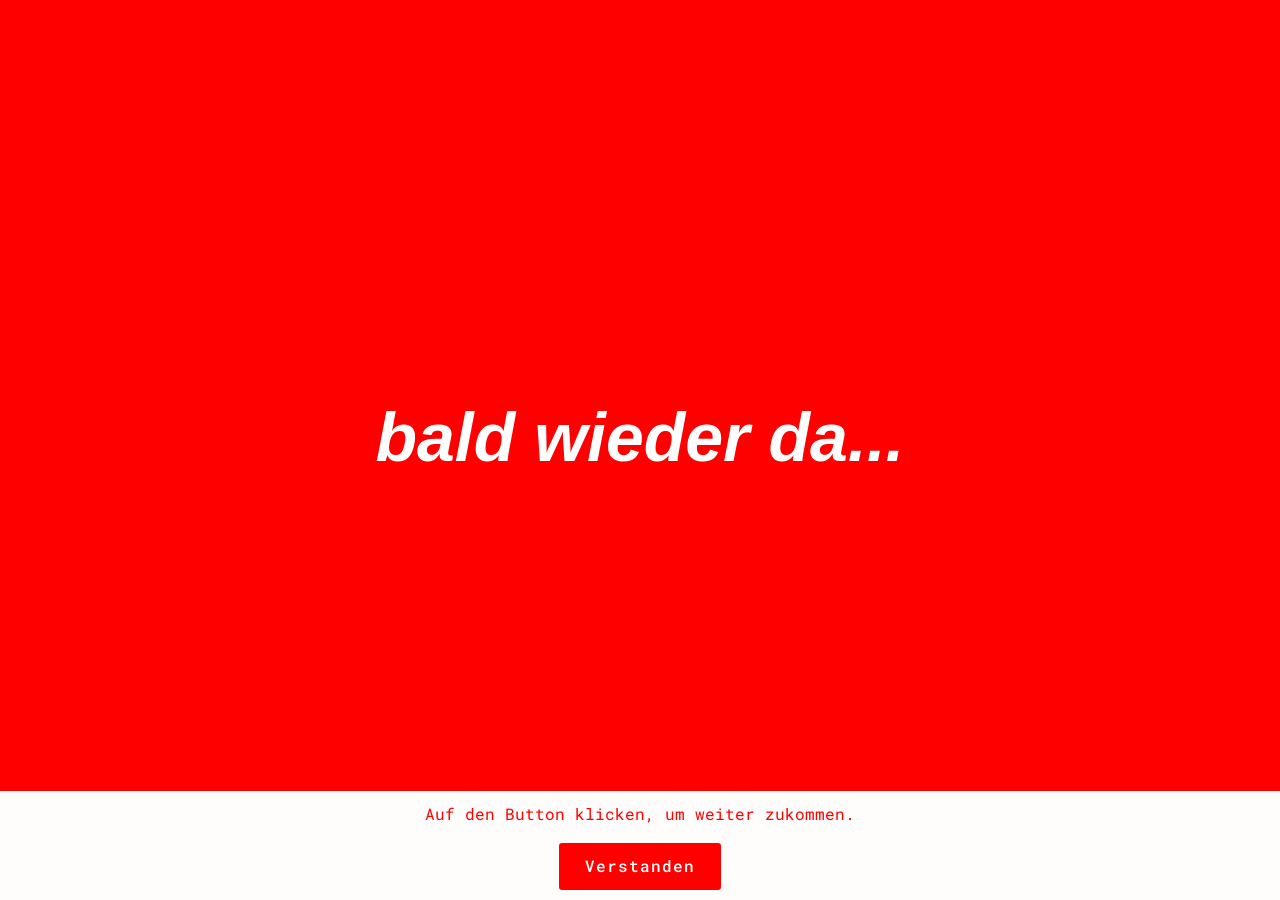
==== commit 946b62ee: "update" ====
--- a/index.html
+++ b/index.html
@@ -7,10 +7,10 @@
   <meta name="generator" content="Mobirise v4.12.4, mobirise.com">
   <meta name="viewport" content="width=device-width, initial-scale=1, minimum-scale=1">
   <link rel="shortcut icon" href="assets/images/g460200x200-128x128.png" type="image/x-icon">
-  <meta name="description" content="">
+  <meta name="description" content="baldwiederda">
   
   
-  <title>Home</title>
+  <title>bald wieder da...</title>
   <link rel="stylesheet" href="assets/web/assets/mobirise-icons/mobirise-icons.css">
   <link rel="stylesheet" href="assets/bootstrap/css/bootstrap.min.css">
   <link rel="stylesheet" href="assets/bootstrap/css/bootstrap-grid.min.css">
@@ -23,7 +23,7 @@
   
 </head>
 <body>
-  <section class="cid-sK14iHFfjO mbr-fullscreen" id="header2-1">
+  <section class="cid-sKw6OwJN5Q mbr-fullscreen" id="header2-3">
 
     
 
@@ -32,10 +32,10 @@
     <div class="container align-center">
         <div class="row justify-content-md-center">
             <div class="mbr-white col-md-10">
-                <h1 class="mbr-section-title mbr-bold pb-3 mbr-fonts-style display-1"><a href="https://leonseeger.de/?p=56"><strong><em>weiter geht's...</em></strong></a></h1>
+                <h1 class="mbr-section-title mbr-bold pb-3 mbr-fonts-style display-1"><em>bald wieder da...</em></h1>
                 
                 
-                <div class="mbr-section-btn"><a class="btn btn-md btn-white-outline display-4" href="https://leonseeger.de"><span class="mbri-play mbr-iconfont mbr-iconfont-btn"></span></a></div>
+                
             </div>
         </div>
     </div>
@@ -43,7 +43,7 @@
 </section>
 
 
-  <section class="engine"><a href="https://mobirise.info/v">html templates</a></section><script src="assets/web/assets/jquery/jquery.min.js"></script>
+  <section class="engine"><a href="https://mobirise.info/l">free web templates</a></section><script src="assets/web/assets/jquery/jquery.min.js"></script>
   <script src="assets/popper/popper.min.js"></script>
   <script src="assets/bootstrap/js/bootstrap.min.js"></script>
   <script src="assets/web/assets/cookies-alert-plugin/cookies-alert-core.js"></script>
--- a/assets/mobirise/css/mbr-additional.css
+++ b/assets/mobirise/css/mbr-additional.css
@@ -629,3 +629,6 @@
 .cid-sK14iHFfjO {
   background-color: #ff0000;
 }
+.cid-sKw6OwJN5Q {
+  background-color: #ff0000;
+}
--- a/assets/mobirise/css/mbr-additional.css
+++ b/assets/mobirise/css/mbr-additional.css
@@ -629,3 +629,6 @@
 .cid-sK14iHFfjO {
   background-color: #ff0000;
 }
+.cid-sKw6OwJN5Q {
+  background-color: #ff0000;
+}
